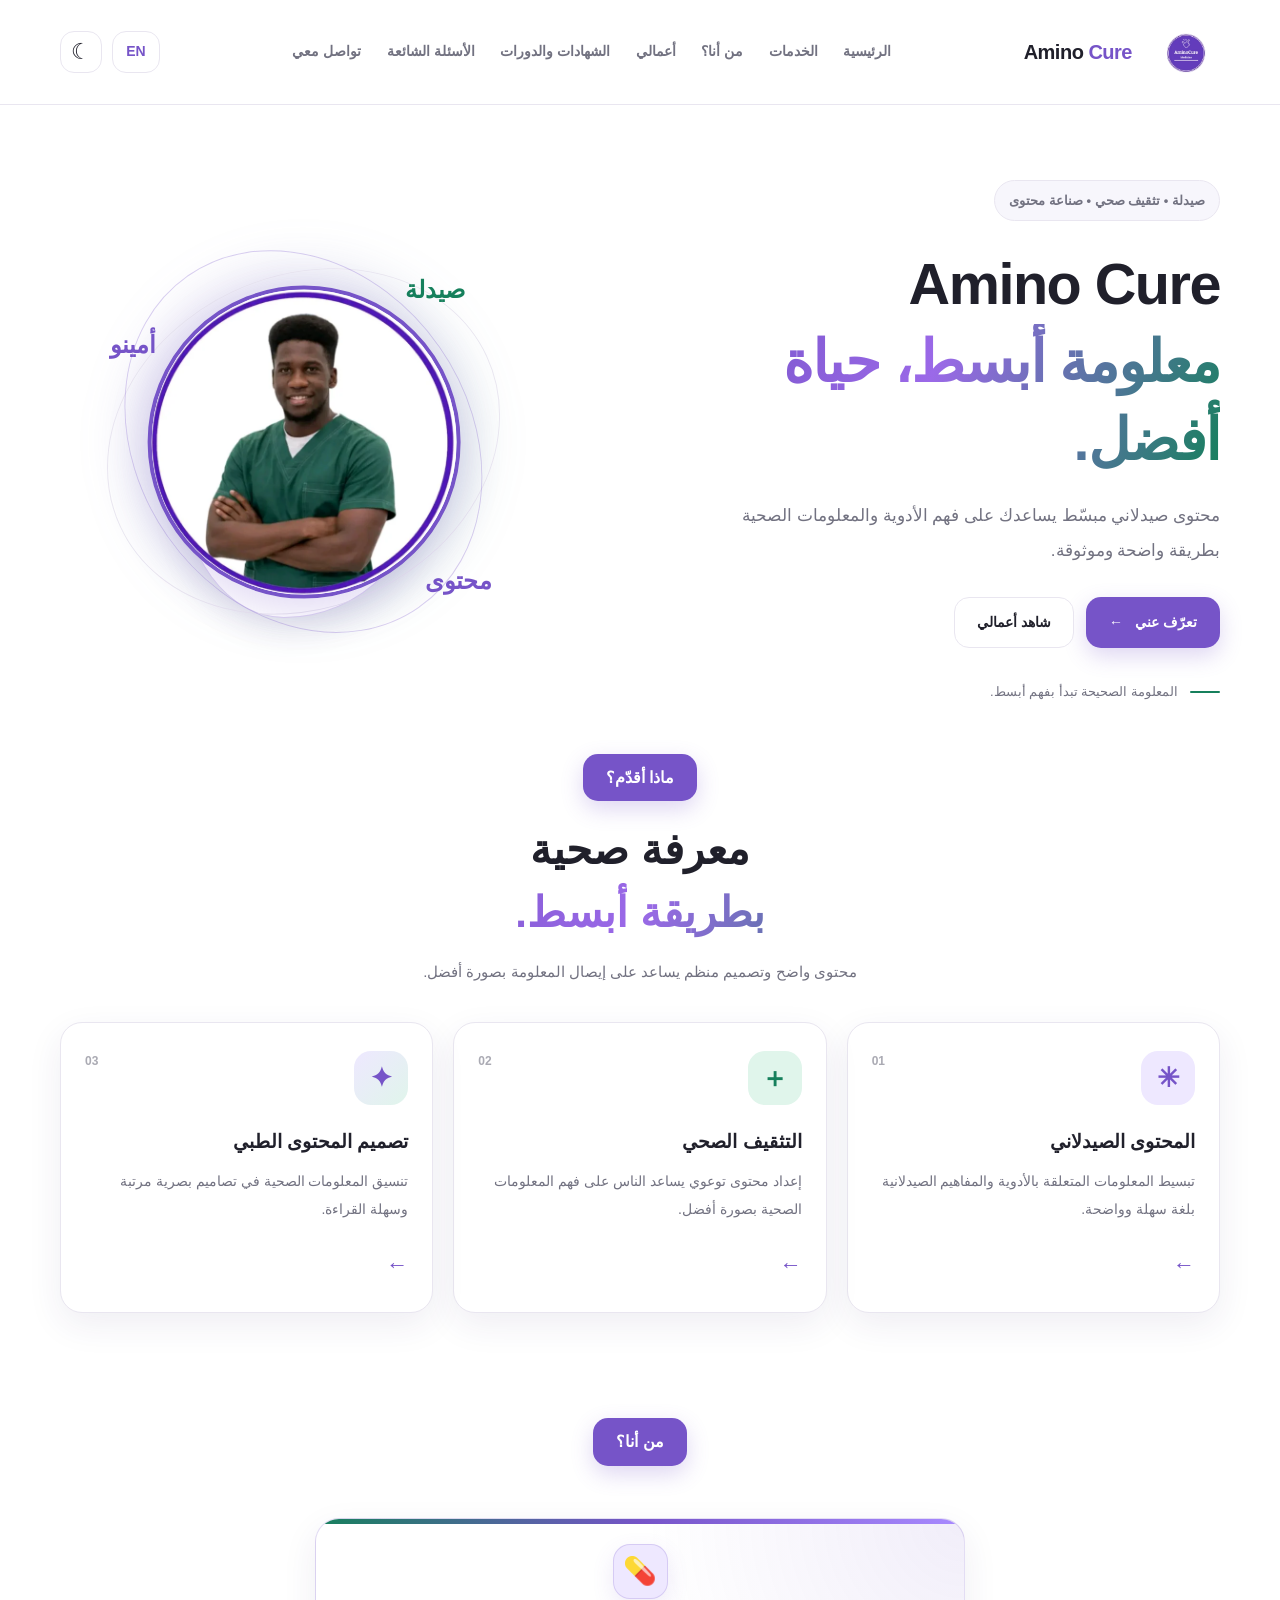
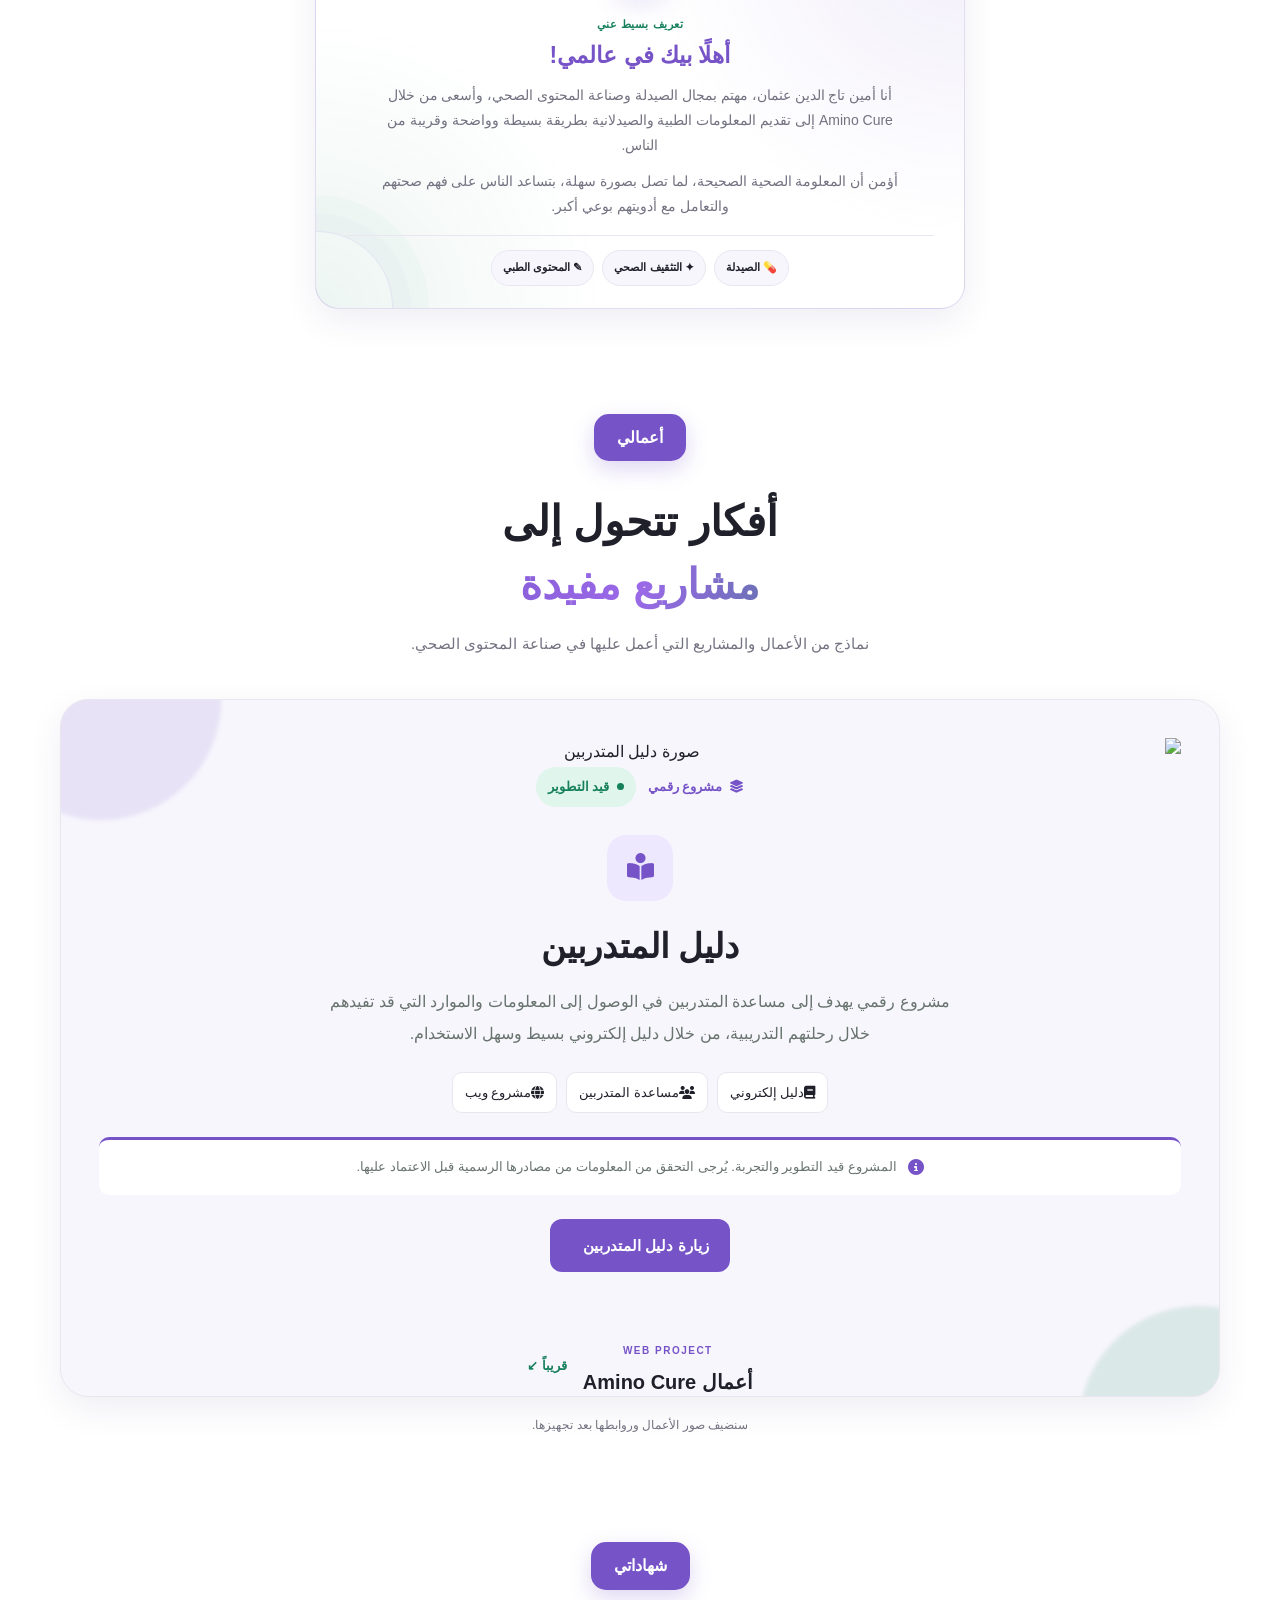
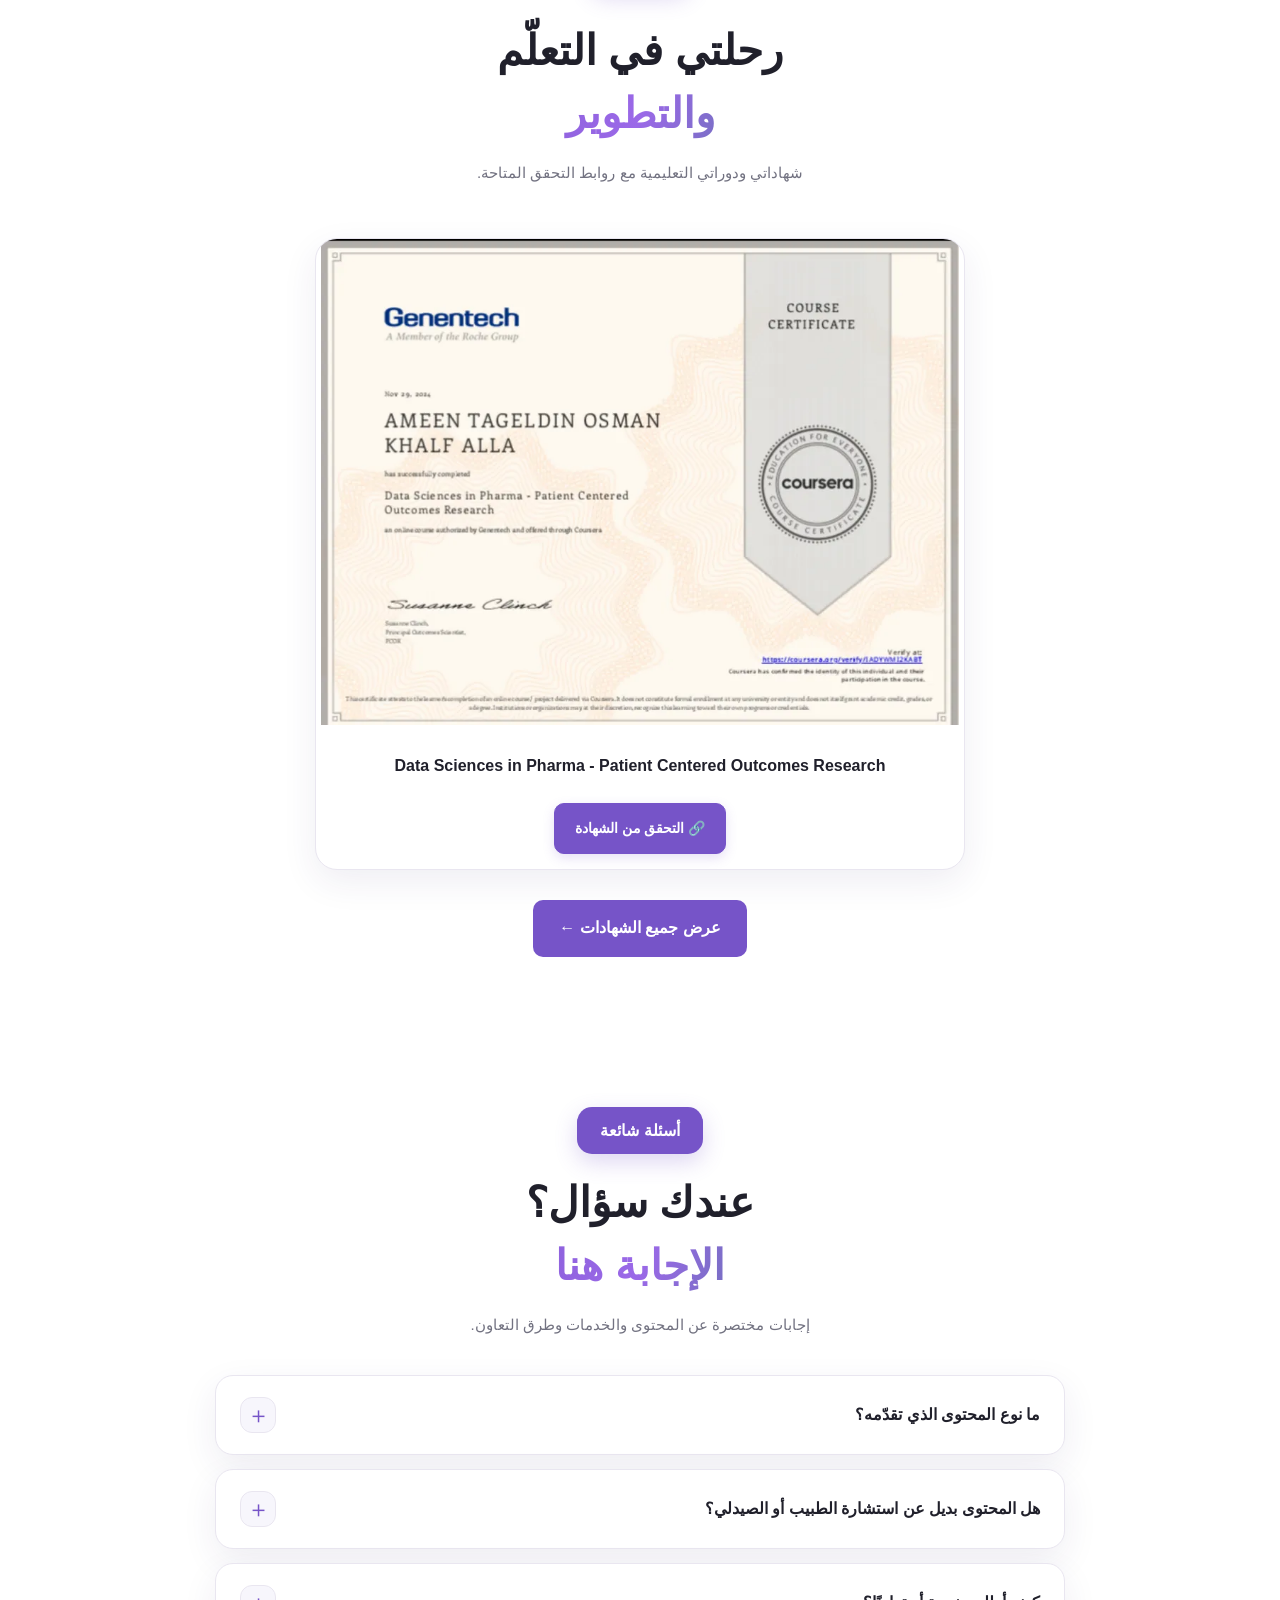
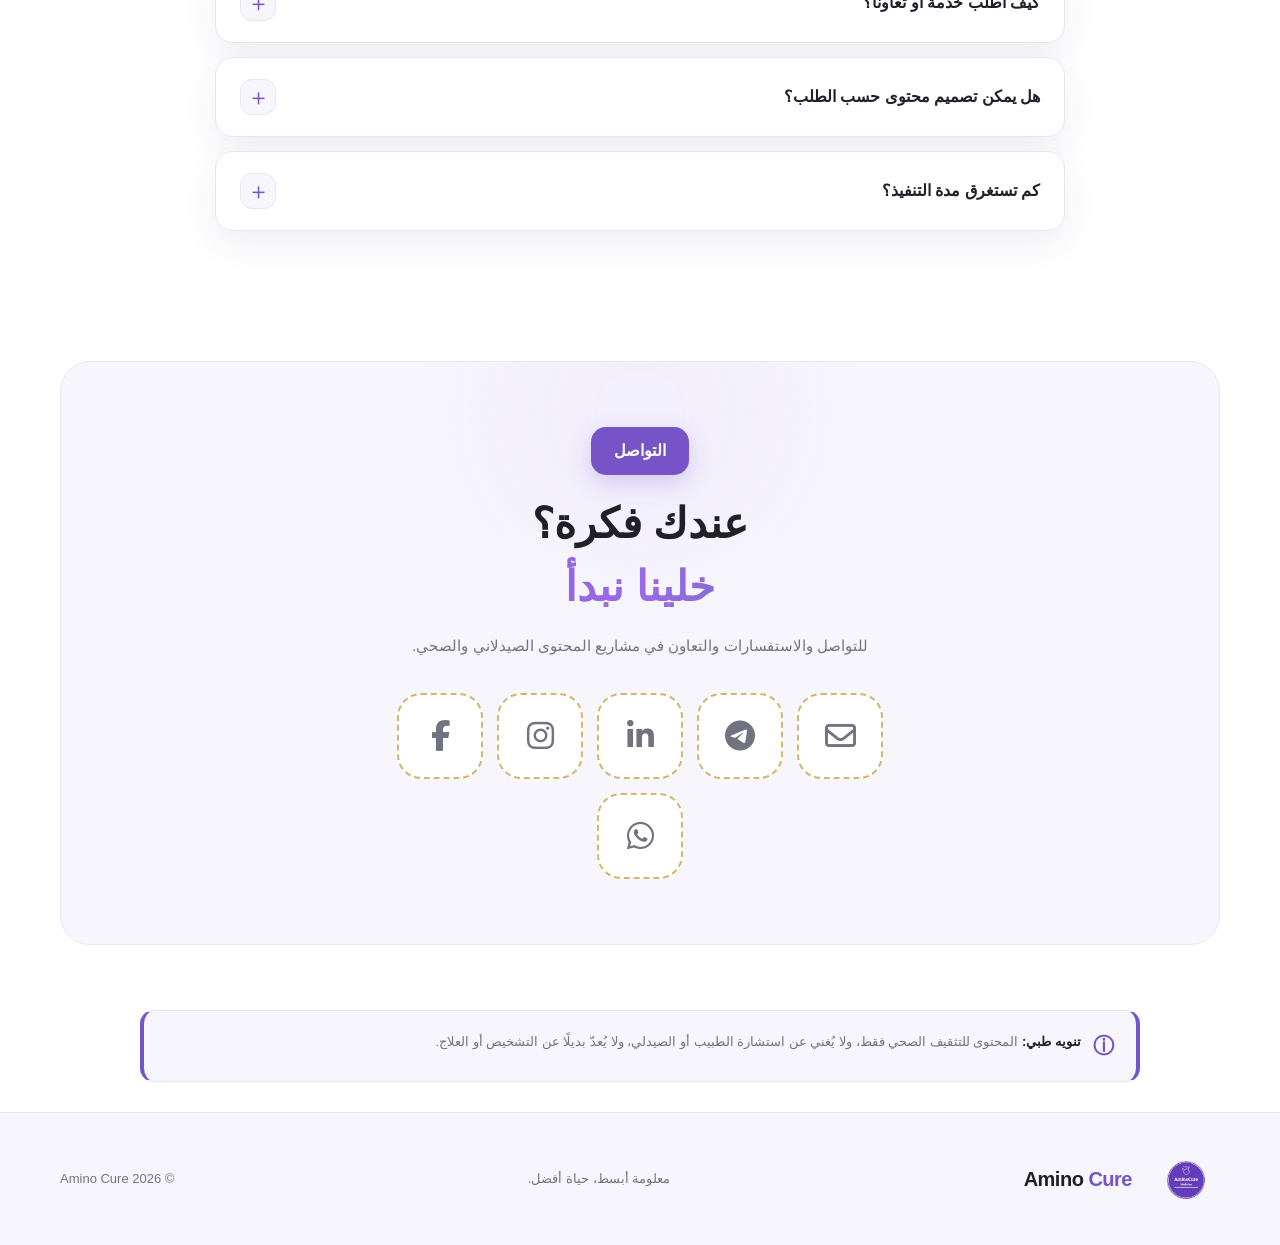
==== index.html @ ef3777fc "Add trainee project image to index.html Added an image element for the trainee project." ====
<!DOCTYPE html>
<html lang="ar" dir="rtl">
<head>
  <meta charset="UTF-8">
  <meta name="viewport" content="width=device-width, initial-scale=1.0">

  <meta name="theme-color" content="#7654c8">
  <meta name="description" content="Amino Cure | أمين تاج الدين عثمان. محتوى صيدلاني وتثقيف صحي مبسط، ومعلومات دوائية وتصميم محتوى طبي.">

  <title>Amino Cure | أمين تاج الدين عثمان</title>

  <link rel="canonical" href="https://aminocure1.github.io/AminoCure/">
  <link rel="icon" type="image/png" href="favicon1.png">
  <link rel="apple-touch-icon" href="favicon1.png">

  <!-- Open Graph -->
  <meta property="og:type" content="website">
  <meta property="og:site_name" content="Amino Cure">
  <meta property="og:title" content="Amino Cure | أمين تاج الدين عثمان">
  <meta property="og:description" content="محتوى صيدلاني وتثقيف صحي مبسط وتصميم محتوى طبي.">
  <meta property="og:url" content="https://aminocure1.github.io/AminoCure/">
  <meta property="og:image" content="https://aminocure1.github.io/AminoCure/logo.png">

  <!-- تحميل مسبق لصورة البروفايل حتى تظهر مباشرة -->
  <link rel="preload" as="image" href="profile.webp" type="image/webp" fetchpriority="high">

  <link rel="stylesheet" href="style.css">

  <!-- Font Awesome -->
  <link
    rel="stylesheet"
    href="https://cdnjs.cloudflare.com/ajax/libs/font-awesome/6.7.2/css/all.min.css">

  <!-- Structured Data -->
  <script type="application/ld+json">
  {
    "@context": "https://schema.org",
    "@graph": [
      {
        "@type": "WebSite",
        "@id": "https://aminocure1.github.io/AminoCure/#website",
        "url": "https://aminocure1.github.io/AminoCure/",
        "name": "Amino Cure",
        "alternateName": "Amino Cure | أمين تاج الدين عثمان",
        "description": "محتوى صيدلاني وتثقيف صحي مبسط وتصميم محتوى طبي.",
        "inLanguage": "ar",
        "publisher": {
          "@id": "https://aminocure1.github.io/AminoCure/#person"
        }
      },
      {
        "@type": "Person",
        "@id": "https://aminocure1.github.io/AminoCure/#person",
        "name": "أمين تاج الدين عثمان",
        "alternateName": "Amin Taj Al-Din Othman",
        "url": "https://aminocure1.github.io/AminoCure/",
        "image": "https://aminocure1.github.io/AminoCure/profile.png",
        "description": "مهتم بمجال الصيدلة وصناعة المحتوى الصيدلاني والتثقيف الصحي وتصميم المحتوى الطبي.",
        "brand": {
          "@type": "Brand",
          "name": "Amino Cure"
        },
        "sameAs": [
          "https://www.linkedin.com/in/ameentageldin",
          "https://www.instagram.com/amin.8os/",
          "https://www.facebook.com/profile.php?id=61567925348751",
          "https://t.me/Amlodipeine"
        ]
      }
    ]
  }
  </script>
</head>

<body>

  <!-- شريط التنقل -->
  <header class="header" id="top">

    <a href="#home" class="logo">
      <picture>
        <source srcset="logo.webp" type="image/webp">
        <img src="logo.png" alt="Amino Cure" class="logo-image" width="76" height="76" decoding="async">
      </picture>
      <span>Amino <b>Cure</b></span>
    </a>

    <nav class="nav" id="nav">
      <a href="#home">الرئيسية</a>
      <a href="#services">الخدمات</a>
      <a href="#about">من أنا؟</a>
      <a href="#work">أعمالي</a>
      <a href="#certificates">الشهادات والدورات</a>
      <a href="#faq">الأسئلة الشائعة</a>
      <a href="#contact">تواصل معي</a>
    </nav>

    <div class="header-actions">

      <button
        class="language-toggle"
        id="languageToggle"
        type="button"
        aria-label="Switch language"
        title="Switch language">
        EN
      </button>

      <button
        class="theme-toggle"
        id="themeToggle"
        type="button"
        aria-label="تبديل الوضع اللوني"
        title="تبديل الوضع اللوني">☾</button>

      <button
        class="menu-toggle"
        id="menuToggle"
        type="button"
        aria-label="فتح القائمة"
        aria-expanded="false">☰</button>

    </div>
  </header>

  <main>

    <!-- الواجهة الرئيسية -->
    <section class="hero section" id="home">

      <div class="hero-content">

        <span class="eyebrow">
          <span class="status-dot"></span>
          صيدلة • تثقيف صحي • صناعة محتوى
        </span>

        <h1>
          Amino Cure
          <span class="gradient-text">معلومة أبسط، حياة أفضل.</span>
        </h1>

        <p class="hero-description">
          محتوى صيدلاني مبسّط يساعدك على فهم الأدوية
          والمعلومات الصحية بطريقة واضحة وموثوقة.
        </p>

        <div class="hero-actions">

          <a href="#about" class="btn btn-primary">
            نبذة عني <span>←</span>
          </a>

          <a href="#work" class="btn btn-secondary">
            شاهد أعمالي
          </a>

        </div>

        <div class="hero-note">
          <span class="note-line"></span>
          <span>المعلومة الصحيحة تبدأ بفهم أبسط.</span>
        </div>

      </div>

      <!-- الصورة والعناصر البصرية -->
      <div class="hero-visual">

        <picture>
          <source srcset="profile.webp" type="image/webp">
          <img
            src="profile.png"
            alt="صورة صاحب Amino Cure"
            class="profile-image"
            width="640"
            height="640"
            loading="eager"
            fetchpriority="high"
            decoding="async">
        </picture>

        <div class="visual-orbit orbit-one"></div>
        <div class="visual-orbit orbit-two"></div>
        <div class="visual-glow"></div>

        <div class="hero-symbol">
          <span class="symbol-plus">+</span>
          <span class="symbol-name">Amino</span>
          <span class="symbol-name symbol-cure">Cure</span>
          <span class="symbol-caption">HEALTH • KNOWLEDGE</span>
        </div>

        <span class="float-item float-one">صيدلة</span>
        <span class="float-item float-two">محتوى</span>
        <span class="float-item float-three">أمينو</span>

      </div>

    </section>

    <!-- الخدمات -->
    <section class="section content-section reveal" id="services">

      <div class="section-heading reveal">
        <span class="section-tag">ماذا أقدّم؟</span>

        <h2>
          معرفة صحية
          <span class="gradient-text">بطريقة أبسط</span>
        </h2>

        <p>
          محتوى واضح وتصميم منظم يساعد على إيصال المعلومة بصورة أفضل.
        </p>
      </div>

      <div class="services-grid">

        <article class="service-card reveal">
          <div class="card-icon icon-purple">✳</div>
          <span class="card-number">01</span>
          <h3>المحتوى الصيدلاني</h3>
          <p>
            تبسيط المعلومات المتعلقة بالأدوية والمفاهيم الصيدلانية
            بلغة سهلة وواضحة.
          </p>
          <span class="card-arrow">←</span>
        </article>

        <article class="service-card reveal">
          <div class="card-icon icon-green">＋</div>
          <span class="card-number">02</span>
          <h3>التثقيف الصحي</h3>
          <p>
            إعداد محتوى توعوي يساعد الناس على فهم المعلومات الصحية
            بصورة أفضل.
          </p>
          <span class="card-arrow">←</span>
        </article>

        <article class="service-card reveal">
          <div class="card-icon icon-mixed">✦</div>
          <span class="card-number">03</span>
          <h3>تصميم المحتوى الطبي</h3>
          <p>
            تنسيق المعلومات الصحية في تصاميم بصرية مرتبة
            وسهلة القراءة.
          </p>
          <span class="card-arrow">←</span>
        </article>

      </div>
    </section>

    <!-- من أنا -->
    <section class="section content-section reveal" id="about">

  <div class="section-heading">
    <span class="section-tag">من أنا؟</span>
  </div>

  <div class="about-content reveal">

    <div class="about-card-icon" aria-hidden="true">
      💊
    </div>

    <span class="about-card-label">تعريف بسيط عني</span>

    <h3 class="about-card-title">
      أهلًا بيك في عالمي!
    </h3>

    <div class="about-text">
      <p>
        أنا أمين تاج الدين عثمان، مهتم بمجال الصيدلة وصناعة
        المحتوى الصحي، وأسعى من خلال Amino Cure إلى تقديم
        المعلومات الطبية والصيدلانية بطريقة بسيطة وواضحة
        وقريبة من الناس.
      </p>

      <p>
        أؤمن أن المعلومة الصحية الصحيحة، لما تصل بصورة سهلة،
        بتساعد الناس على فهم صحتهم والتعامل مع أدويتهم بوعي أكبر.
      </p>
    </div>

    <div class="about-tags">
      <span>💊 الصيدلة</span>
      <span>✦ التثقيف الصحي</span>
      <span>✎ المحتوى الطبي</span>
    </div>

  </div>
</section>

    <!-- الأعمال -->
    
    <!-- الأعمال والمشاريع -->
    <section class="section content-section reveal" id="work">

      <div class="section-heading reveal">
        <span class="section-tag">أعمالي ومشاريعي</span>

        <h2>
          أفكار تتحول إلى
          <span class="gradient-text">مشاريع مفيدة</span>
        </h2>

        <p>
          نماذج من الأعمال والمشاريع التي أعمل عليها
          في صناعة المحتوى الصحي وتطوير المبادرات الرقمية.
        </p>
      </div>

      <article class="work-panel trainee-project reveal">

        <div class="work-decoration decoration-one"></div>
        <div class="work-decoration decoration-two"></div>

        <div class="project-content">
<img
  src="about.png"
  alt="صورة دليل المتدربين"
  class="trainee-project-image"
>
          <div class="project-topline">

            <span class="project-category">
              <i class="fa-solid fa-layer-group" aria-hidden="true"></i>
              مشروع رقمي
            </span>

            <span class="project-status">
              <span class="project-status-dot"></span>
              قيد التطوير
            </span>

          </div>

          <div class="project-icon" aria-hidden="true">
            <i class="fa-solid fa-book-open-reader"></i>
          </div>

          <h3 class="project-title">
            دليل المتدربين
          </h3>

          <p class="project-description">
            مشروع رقمي يهدف إلى مساعدة المتدربين في الوصول
            إلى المعلومات والموارد التي قد تفيدهم خلال رحلتهم
            التدريبية، من خلال دليل إلكتروني بسيط وسهل الاستخدام.
          </p>

          <div class="project-tags">

            <span>
              <i class="fa-solid fa-book" aria-hidden="true"></i>
              دليل إلكتروني
            </span>

            <span>
              <i class="fa-solid fa-users" aria-hidden="true"></i>
              مساعدة المتدربين
            </span>

            <span>
              <i class="fa-solid fa-globe" aria-hidden="true"></i>
              مشروع ويب
            </span>

          </div>

          <div class="project-notice">

            <i
              class="fa-solid fa-circle-info"
              aria-hidden="true"></i>

            <p>
              المشروع قيد التطوير والتجربة. يُرجى التحقق من
              المعلومات من مصادرها الرسمية قبل الاعتماد عليها.
            </p>

          </div>

          <a
            href="https://aminocure1.github.io/AminoCure-Trainee-Guide/"
            class="project-button"
            target="_blank"
            rel="noopener noreferrer">

            <span>زيارة دليل المتدربين</span>

            <i
              class="fa-solid fa-arrow-up-left-from-circle"
              aria-hidden="true"></i>

          </a>

        </div>

        <div class="work-footer project-footer">

          <div>
            <span class="work-label">WEB PROJECT</span>
            <h3>دليل المتدربين</h3>
          </div>

          <span
            class="work-count"
            aria-label="حالة المشروع: قيد التطوير">
            قيد التطوير ↙
          </span>

        </div>

      </article>

      <p class="section-footnote reveal">
        ستُضاف المزيد من الأعمال والمشاريع عند تجهيزها.
      </p>

    </section>

    <!-- الشهادات والدورات -->
    <section class="section content-section reveal" id="certificates">

      <div class="section-heading reveal">
        <span class="section-tag">شهاداتي</span>
        <h2>رحلتي في التعلّم <span class="gradient-text">والتطوير</span></h2>
        <p>شهاداتي ودوراتي التعليمية مع روابط التحقق المتاحة.</p>
      </div>

      <div class="certificates-container">

        <!-- الشهادة الأولى -->
        <div class="certificates-grid certificates-featured-grid">

          <article class="certificate-card">

            <a
              href="certificate12.png"
              target="_blank"
              rel="noopener noreferrer"
              aria-label="عرض شهادة Data Sciences in Pharma">
              <picture>
                <source srcset="certificate12.webp" type="image/webp">
                <img
                  src="certificate12.png"
                  alt="Data Sciences in Pharma - Patient Centered Outcomes Research"
                  class="certificate-image"
                  width="900"
                  height="685"
                  loading="eager"
                  decoding="async">
              </picture>
            </a>

            <div class="certificate-content">
              <h3>Data Sciences in Pharma - Patient Centered Outcomes Research</h3>

              <a
                href="https://www.coursera.org/account/accomplishments/verify/IADYWMI2KABT"
                target="_blank"
                rel="noopener noreferrer"
                class="certificate-button">
                🔗 التحقق من الشهادة
              </a>
            </div>

          </article>

        </div>

        <!-- زر جميع الشهادات -->
        <div style="text-align: center; margin: 30px 0;">
          <a
            href="./certificates.html"
            style="
              display: inline-block;
              padding: 14px 26px;
              background: #7654c8;
              color: #ffffff;
              text-decoration: none;
              border-radius: 10px;
              font-size: 16px;
              font-weight: bold;
              cursor: pointer;
            ">
            عرض جميع الشهادات ←
          </a>
        </div>

      </div>
    </section>

    <!-- الأسئلة الشائعة -->
    <section class="section content-section reveal" id="faq">

      <div class="section-heading reveal">
        <span class="section-tag">أسئلة شائعة</span>

        <h2>
          عندك سؤال؟
          <span class="gradient-text">الإجابة هنا</span>
        </h2>

        <p>
          إجابات مختصرة عن المحتوى والخدمات وطرق التعاون.
        </p>
      </div>

      <div class="faq">

        <details class="reveal">
          <summary>
            ما نوع المحتوى الذي تقدّمه؟
            <span class="faq-icon">＋</span>
          </summary>
          <p>
            أقدّم محتوى صيدلانيًا وتثقيفًا صحيًا مبسّطًا،
            إضافة إلى تصميم منشورات وصور تساعد على توصيل المعلومة بوضوح.
          </p>
        </details>

        <details class="reveal">
          <summary>
            هل المحتوى بديل عن استشارة الطبيب أو الصيدلي؟
            <span class="faq-icon">＋</span>
          </summary>
          <p>
            لا، المحتوى للتثقيف العام فقط، ولا يغني عن استشارة الطبيب
            أو الصيدلي، خاصة عند اختيار دواء أو تعديل جرعته.
          </p>
        </details>

        <details class="reveal">
          <summary>
            كيف أطلب خدمة أو تعاونًا؟
            <span class="faq-icon">＋</span>
          </summary>
          <p>
            يمكنك التواصل معي عبر وسائل التواصل الموجودة في قسم
            «تواصل معي»، مع توضيح نوع الخدمة أو فكرة التعاون.
          </p>
        </details>

        <details class="reveal">
          <summary>
            هل يمكن تصميم محتوى حسب الطلب؟
            <span class="faq-icon">＋</span>
          </summary>
          <p>
            نعم، يمكن مناقشة فكرة المحتوى والهدف منه وتحديد
            التفاصيل المناسبة قبل بدء العمل.
          </p>
        </details>

        <details class="reveal">
          <summary>
            كم تستغرق مدة التنفيذ؟
            <span class="faq-icon">＋</span>
          </summary>
          <p>
            تختلف المدة حسب نوع العمل وحجمه، ويتم الاتفاق على
            موعد التسليم بعد تحديد التفاصيل.
          </p>
        </details>

      </div>
    </section>

    <!-- التواصل -->
    <section class="section content-section reveal" id="contact">

      <div class="contact-panel reveal">

        <div class="contact-decoration"></div>

        <span class="section-tag">التواصل</span>

        <h2>
          عندك فكرة؟
          <span class="gradient-text">خلينا نبدأ</span>
        </h2>

        <p>
          للتواصل والاستفسارات والتعاون في مشاريع
          المحتوى الصيدلاني والصحي.
        </p>

        <!-- أيقونات التواصل الاجتماعي -->
        <div class="social-links">

          <a
            href="mailto:Ameentageldin56@gmail.com"
            class="social-link"
            aria-label="البريد الإلكتروني"
            title="البريد الإلكتروني">
            <i class="fa-regular fa-envelope"></i>
          </a>

          <a
            href="https://t.me/Amlodipeine"
            class="social-link"
            aria-label="تلغرام"
            title="تلغرام"
            target="_blank"
            rel="noopener noreferrer">
            <i class="fa-brands fa-telegram"></i>
          </a>

          <a
            href="https://www.linkedin.com/in/ameentageldin?utm_source=share_via&utm_content=profile&utm_medium=member_android"
            class="social-link"
            aria-label="لينكدإن"
            title="لينكدإن"
            target="_blank"
            rel="noopener noreferrer">
            <i class="fa-brands fa-linkedin-in"></i>
          </a>

          <a
            href="https://www.instagram.com/amin.8os/"
            class="social-link"
            aria-label="إنستغرام"
            title="إنستغرام"
            target="_blank"
            rel="noopener noreferrer">
            <i class="fa-brands fa-instagram"></i>
          </a>

          <a
            href="https://www.facebook.com/profile.php?id=61567925348751"
            class="social-link"
            aria-label="فيسبوك"
            title="فيسبوك"
            target="_blank"
            rel="noopener noreferrer">
            <i class="fa-brands fa-facebook-f"></i>
          </a>

          <a
            href="https://wa.me/201130389749"
            class="social-link"
            aria-label="واتساب"
            title="واتساب"
            target="_blank"
            rel="noopener noreferrer">
            <i class="fa-brands fa-whatsapp"></i>
          </a>

        </div>

      </div>
    </section>

  </main>

  <!-- التنويه الطبي -->
  <section class="medical-disclaimer" aria-label="التنويه الطبي">
    <span class="disclaimer-icon" aria-hidden="true">ⓘ</span>
    <p>
      <strong>تنويه طبي:</strong>
      المحتوى للتثقيف الصحي فقط، ولا يُغني عن استشارة الطبيب أو الصيدلي،
      ولا يُعدّ بديلًا عن التشخيص أو العلاج.
    </p>
  </section>

  <!-- تذييل الموقع -->
  <footer class="footer">

    <a href="#top" class="logo">
      <picture>
        <source srcset="logo.webp" type="image/webp">
        <img src="logo.png" alt="Amino Cure" class="logo-image" width="76" height="76" decoding="async">
      </picture>
      <span>Amino <b>Cure</b></span>
    </a>

    <p>معلومة أبسط، حياة أفضل.</p>

    <p class="copyright">
      © <span id="year">2026</span> Amino Cure
    </p>

  </footer>

  <!-- زر الرجوع للأعلى -->
  <button
    class="back-to-top"
    id="backToTop"
    type="button"
    aria-label="الرجوع إلى أعلى الصفحة"
    title="الرجوع للأعلى">
    ↑
  </button>

  <script src="script.js"></script>

  <!-- توسيط بطاقة الشهادة في الصفحة الرئيسية فقط -->
  <style>
    #certificates .certificates-featured-grid {
      display: grid;
      grid-template-columns: minmax(0, 650px);
      justify-content: center;
      width: 100%;
      margin-inline: auto;
    }

    #certificates .certificates-featured-grid .certificate-card {
      width: 100%;
      min-width: 0;
    }

    @media (max-width: 600px) {
      #certificates .certificates-featured-grid {
        grid-template-columns: minmax(0, 1fr);
      }
    }
  </style>

</body>
  </html>
---- style.css ----
/* ========================================
   AMINO CURE — DESIGN SYSTEM
   Responsive • RTL • Light & Dark Mode
======================================== */

/* 1. الألوان والإعدادات الأساسية */

:root {
  color-scheme: light;

  --purple: #7654c8;
  --purple-dark: #5d3db0;
  --purple-light: #eee8ff;

  --green: #16805c;
  --green-light: #e0f5eb;

  --bg: #ffffff;
  --bg-soft: #f7f6fc;
  --surface: #ffffff;

  --text: #20202b;
  --text-muted: #727281;

  --border: #e9e6f0;
  --shadow: 0 12px 35px rgba(57, 39, 100, 0.08);
  --shadow-hover: 0 20px 45px rgba(83, 53, 155, 0.15);

  --header-bg: rgba(255, 255, 255, 0.88);

  --radius: 22px;
  --container: 1160px;

  --transition: 250ms ease;
}

/* 2. الوضع الداكن */

body.dark {
  color-scheme: dark;

  --purple: #a88aff;
  --purple-dark: #8b68e8;
  --purple-light: #30254a;

  --green: #55d6a1;
  --green-light: #193b30;

  --bg: #111116;
  --bg-soft: #191920;
  --surface: #202027;

  --text: #f3f1f8;
  --text-muted: #b2afc0;

  --border: #33313e;
  --shadow: 0 12px 35px rgba(0, 0, 0, 0.2);
  --shadow-hover: 0 20px 45px rgba(0, 0, 0, 0.35);

  --header-bg: rgba(17, 17, 22, 0.88);
}

/* 3. إعادة ضبط العناصر */

* {
  box-sizing: border-box;
}

html {
  scroll-behavior: smooth;
  scroll-padding-top: 100px;
}

body {
  margin: 0;
  min-width: 0;
  width: 100%;
  overflow-x: clip;

  font-family: Tahoma, Arial, sans-serif;
  font-size: 16px;
  line-height: 1.8;

  background: var(--bg);
  color: var(--text);

  transition:
    background-color var(--transition),
    color var(--transition);
}

body,
button,
a {
  -webkit-tap-highlight-color: transparent;
}

button,
input,
textarea {
  font: inherit;
}

button,
a {
  touch-action: manipulation;
}

button {
  color: inherit;
}

a {
  color: inherit;
  text-decoration: none;
}

img,
video,
svg {
  display: block;
  max-width: 100%;
}

button:focus-visible,
a:focus-visible {
  outline: 3px solid var(--purple);
  outline-offset: 4px;
}

::selection {
  background: var(--purple);
  color: #ffffff;
}

/* 4. الحاويات العامة */

.section {
  width: min(
    calc(100% - 48px),
    var(--container)
  );

  margin-inline: auto;
}

main {
  width: 100%;
  min-width: 0;
}

h1,
h2,
h3,
p {
  overflow-wrap: anywhere;
}

h1,
h2,
h3 {
  line-height: 1.35;
}

p {
  margin-top: 0;
}

/* 5. شريط التنقل */

.header {
  position: sticky;
  top: 0;
  z-index: 1000;

  display: flex;
  align-items: center;
  justify-content: space-between;
  gap: 24px;

  width: 100%;
  padding: 14px max(24px, calc((100% - 1160px) / 2));

  background: var(--header-bg);
  border-bottom: 1px solid var(--border);

  -webkit-backdrop-filter: blur(16px);
  backdrop-filter: blur(16px);

  transition:
    background-color var(--transition),
    border-color var(--transition);
}

.logo {
  display: inline-flex;
  align-items: center;
  gap: 10px;

  flex-shrink: 0;

  font-size: 20px;
  font-weight: 800;
  letter-spacing: -0.5px;
}

.logo b {
  color: var(--purple);
}

.logo-icon {
  display: grid;
  place-items: center;

  width: 42px;
  height: 42px;

  border-radius: 14px;
  background: var(--purple);
  color: #ffffff;

  font-size: 17px;
  font-weight: 900;

  box-shadow: 0 6px 18px rgba(118, 84, 200, 0.25);
}

.nav {
  display: flex;
  align-items: center;
  justify-content: center;
  gap: clamp(12px, 2vw, 28px);
}

.nav a {
  position: relative;
  padding: 8px 0;

  color: var(--text-muted);
  font-size: 14px;
  font-weight: 700;

  transition: color var(--transition);
}

.nav a::after {
  content: "";
  position: absolute;
  bottom: 0;
  right: 0;

  width: 0;
  height: 2px;
  border-radius: 10px;

  background: var(--purple);

  transition: width var(--transition);
}

.nav a:hover {
  color: var(--purple);
}

.nav a:hover::after {
  width: 100%;
}

.header-actions {
  display: flex;
  align-items: center;
  gap: 10px;
}

.theme-toggle,
.menu-toggle {
  display: grid;
  place-items: center;

  width: 42px;
  height: 42px;
  padding: 0;

  border: 1px solid var(--border);
  border-radius: 14px;

  background: var(--surface);
  color: var(--text);

  cursor: pointer;

  transition:
    transform var(--transition),
    background-color var(--transition),
    border-color var(--transition);
}

.theme-toggle {
  font-size: 22px;
}

.menu-toggle {
  display: none;
  font-size: 22px;
}

.theme-toggle:hover,
.menu-toggle:hover {
  transform: translateY(-2px);
  border-color: var(--purple);
}

/* 6. الواجهة الرئيسية */

.hero {
  position: relative;

  display: grid;
  grid-template-columns: minmax(0, 1.1fr) minmax(0, 0.9fr);
  align-items: center;

  gap: clamp(28px, 6vw, 80px);

  min-height: 610px;
  padding-top: 75px;
  padding-bottom: 85px;
}

.hero-content {
  position: relative;
  z-index: 2;

  min-width: 0;

  animation: hero-enter 800ms ease both;
}

.eyebrow {
  display: inline-flex;
  align-items: center;
  flex-wrap: wrap;
  gap: 9px;

  max-width: 100%;
  padding: 8px 14px;

  border: 1px solid var(--border);
  border-radius: 50px;

  background: var(--bg-soft);
  color: var(--text-muted);

  font-size: 13px;
  font-weight: 700;
}

.status-dot {
  flex: 0 0 auto;

  width: 8px;
  height: 8px;

  border-radius: 50%;
  background: var(--green);

  box-shadow: 0 0 0 5px var(--green-light);
}

.hero h1 {
  margin: 25px 0 18px;

  font-size: clamp(34px, 4.5vw, 58px);
  font-weight: 900;
  letter-spacing: -1.5px;

  line-height: 1.35;
}

.gradient-text {
  display: block;

  max-width: 100%;

  background: linear-gradient(
    110deg,
    var(--purple) 10%,
    #9b69e8 50%,
    var(--green) 100%
  );

  -webkit-background-clip: text;
  background-clip: text;
  color: transparent;
}

.hero-description {
  max-width: 510px;
  margin-bottom: 28px;

  color: var(--text-muted);
  font-size: clamp(15px, 1.5vw, 17px);
  line-height: 2.1;
}

.hero-actions {
  display: flex;
  flex-wrap: wrap;
  align-items: center;
  gap: 12px;
}

.btn {
  display: inline-flex;
  align-items: center;
  justify-content: center;
  gap: 12px;

  min-height: 50px;
  max-width: 100%;
  padding: 12px 22px;

  border: 1px solid transparent;
  border-radius: 15px;

  font-size: 14px;
  font-weight: 800;
  text-align: center;

  cursor: pointer;

  transition:
    transform var(--transition),
    box-shadow var(--transition),
    background-color var(--transition),
    border-color var(--transition);
}

.btn-primary {
  background: var(--purple);
  color: #ffffff;

  box-shadow: 0 8px 22px rgba(118, 84, 200, 0.24);
}

body.dark .btn-primary {
  color: #17111f;
}

.btn-primary:hover {
  transform: translateY(-3px);
  box-shadow: 0 14px 28px rgba(118, 84, 200, 0.3);
}

.btn-secondary {
  border-color: var(--border);
  background: var(--surface);
  color: var(--text);
}

.btn-secondary:hover {
  transform: translateY(-3px);
  border-color: var(--purple);
  color: var(--purple);
}

.hero-note {
  display: flex;
  align-items: center;
  gap: 12px;

  margin-top: 32px;

  color: var(--text-muted);
  font-size: 13px;
}

.note-line {
  width: 30px;
  height: 2px;
  flex: 0 0 auto;

  border-radius: 10px;
  background: var(--green);
}

/* 7. المساحة البصرية المؤقتة */

.hero-visual {
  position: relative;

  display: grid;
  place-items: center;

  width: 100%;
  max-width: 460px;
  aspect-ratio: 1 / 1;

  justify-self: center;
  isolation: isolate;
}

.visual-glow {
  position: absolute;
  z-index: -1;

  width: 75%;
  height: 75%;

  border-radius: 50%;

  background: linear-gradient(
    135deg,
    rgba(118, 84, 200, 0.19),
    rgba(22, 128, 92, 0.15)
  );

  filter: blur(25px);

  animation: glow-breathe 6s ease-in-out infinite alternate;
}

.visual-orbit {
  position: absolute;

  width: 88%;
  height: 88%;

  border: 1px solid var(--border);
  border-radius: 50%;
}

.orbit-one {
  transform: rotate(-25deg) scaleY(0.82);
}

.orbit-two {
  transform: rotate(55deg) scaleY(0.82);
  border-color: rgba(118, 84, 200, 0.28);
}

.hero-symbol {
  display: flex;
  flex-direction: column;
  align-items: center;
  justify-content: center;

  width: min(64%, 245px);
  aspect-ratio: 1 / 1;

  border: 1px solid rgba(118, 84, 200, 0.25);
  border-radius: 34% 66% 58% 42% / 43% 40% 60% 57%;

  background: var(--surface);
  box-shadow: var(--shadow);

  animation: symbol-float 6s ease-in-out infinite;
}

.symbol-plus {
  display: grid;
  place-items: center;

  width: 58px;
  height: 58px;
  margin-bottom: 8px;

  border-radius: 19px;

  background: var(--purple);
  color: #ffffff;

  font-size: 38px;
  font-weight: 900;

  box-shadow: 0 10px 25px rgba(118, 84, 200, 0.25);
}

.symbol-name {
  color: var(--text);
  font-size: clamp(22px, 3vw, 30px);
  font-weight: 900;
  line-height: 1.2;
}

.symbol-cure {
  color: var(--green);
}

.symbol-caption {
  margin-top: 12px;

  color: var(--text-muted);
  font-size: 8px;
  font-weight: 800;
  letter-spacing: 2px;
}

.float-item {
  position: absolute;

  display: grid;
  place-items: center;

  width: 45px;
  height: 45px;

  border: 1px solid var(--border);
  border-radius: 15px;

  background: var(--surface);
  box-shadow: var(--shadow);

  font-size: 24px;
  font-weight: 900;
}

.float-one {
  top: 12%;
  right: 15%;

  color: var(--green);

  animation: float-one 5s ease-in-out infinite;
}

.float-two {
  bottom: 15%;
  right: 9%;

  color: var(--purple);

  animation: float-two 4.5s ease-in-out infinite;
}

.float-three {
  top: 24%;
  left: 8%;

  color: var(--purple);

  animation: float-three 5.5s ease-in-out infinite;
}

/* 8. التذييل */

.footer {
  display: flex;
  flex-wrap: wrap;
  align-items: center;
  justify-content: space-between;
  gap: 16px;

  width: 100%;
  padding: 28px max(24px, calc((100% - 1160px) / 2));

  border-top: 1px solid var(--border);
  background: var(--bg-soft);
}

.footer p {
  margin: 0;
  color: var(--text-muted);
  font-size: 13px;
}

.copyright {
  direction: rtl;
}

/* 9. الحركات */

@keyframes hero-enter {
  from {
    opacity: 0;
    transform: translateY(22px);
  }

  to {
    opacity: 1;
    transform: translateY(0);
  }
}

@keyframes symbol-float {
  0%, 100% {
    transform: translateY(0) rotate(-2deg);
  }

  50% {
    transform: translateY(-10px) rotate(2deg);
  }
}

@keyframes glow-breathe {
  from {
    opacity: 0.65;
    transform: scale(0.94);
  }

  to {
    opacity: 1;
    transform: scale(1.06);
  }
}

@keyframes float-one {
  0%, 100% {
    transform: translateY(0) rotate(0);
  }

  50% {
    transform: translateY(-12px) rotate(10deg);
  }
}

@keyframes float-two {
  0%, 100% {
    transform: translateY(0);
  }

  50% {
    transform: translateY(10px);
  }
}

@keyframes float-three {
  0%, 100% {
    transform: translateY(0) rotate(0);
  }

  50% {
    transform: translateY(-9px) rotate(-12deg);
  }
}

/* 10. الأجهزة المتوسطة */

@media (max-width: 950px) {
  .header {
    gap: 14px;
  }

  .nav {
    gap: 13px;
  }

  .nav a {
    font-size: 12px;
  }

  .logo {
    font-size: 18px;
  }

  .hero {
    gap: 25px;
    min-height: 540px;
  }

  .hero h1 {
    letter-spacing: -0.7px;
  }
}

/* 11. الهواتف والأجهزة الصغيرة */

@media (max-width: 700px) {
  html {
    scroll-padding-top: 85px;
  }

  .section {
    width: calc(100% - 36px);
  }

  .header {
    padding: 12px 18px;
    gap: 10px;
  }

  .logo {
    gap: 8px;
    font-size: 17px;
  }

  .logo-icon {
    width: 38px;
    height: 38px;
    border-radius: 12px;
  }

  .header-actions {
    gap: 8px;
  }

  .theme-toggle,
  .menu-toggle {
    width: 40px;
    height: 40px;
    border-radius: 12px;
  }

  .menu-toggle {
    display: grid;
  }

  .nav {
    position: absolute;
    top: calc(100% + 8px);
    right: 18px;
    left: 18px;

    display: flex;
    flex-direction: column;
    align-items: stretch;
    gap: 4px;

    max-height: calc(100dvh - 100px);
    overflow-y: auto;

    padding: 10px;

    border: 1px solid var(--border);
    border-radius: 18px;

    background: var(--surface);
    box-shadow: var(--shadow);

    visibility: hidden;
    opacity: 0;
    pointer-events: none;

    transform: translateY(-8px);

    transition:
      opacity var(--transition),
      transform var(--transition),
      visibility var(--transition);
  }

  .nav.open {
    visibility: visible;
    opacity: 1;
    pointer-events: auto;
    transform: translateY(0);
  }

  .nav a {
    padding: 11px 14px;
    border-radius: 10px;
    font-size: 14px;
  }

  .nav a:hover {
    background: var(--bg-soft);
  }

  .nav a::after {
    display: none;
  }

  .hero {
    grid-template-columns: minmax(0, 1fr);
    gap: 20px;

    min-height: auto;
    padding-top: 52px;
    padding-bottom: 55px;
  }

  .hero-content {
    text-align: center;
  }

  .eyebrow {
    justify-content: center;
    font-size: 11px;
  }

  .hero h1 {
    margin-top: 22px;
    font-size: clamp(32px, 8vw, 46px);
    letter-spacing: -0.8px;
  }

  .hero-description {
    margin-inline: auto;
    max-width: 500px;
    font-size: 15px;
    line-height: 2;
  }

  .hero-actions {
    justify-content: center;
  }

  .btn {
    min-height: 48px;
    padding: 11px 17px;
  }

  .hero-note {
    justify-content: center;
    flex-wrap: wrap;
    margin-top: 24px;
  }

  .hero-visual {
    width: min(100%, 340px);
    margin-inline: auto;
  }

  .footer {
    flex-direction: column;
    justify-content: center;
    text-align: center;
    padding: 28px 18px;
  }
}

/* 12. الهواتف الضيقة */

@media (max-width: 380px) {
  .section {
    width: calc(100% - 28px);
  }

  .header {
    padding-inline: 14px;
  }

  .logo {
    font-size: 15px;
    gap: 6px;
  }

  .logo-icon {
    width: 34px;
    height: 34px;
  }

  .header-actions {
    gap: 6px;
  }

  .theme-toggle,
  .menu-toggle {
    width: 36px;
    height: 36px;
  }

  .hero {
    padding-top: 38px;
  }

  .hero h1 {
    font-size: 31px;
  }

  .hero-actions {
    flex-direction: column;
    align-items: stretch;
  }

  .hero-actions .btn {
    width: 100%;
  }

  .hero-visual {
    width: min(100%, 290px);
  }

  .float-item {
    width: 38px;
    height: 38px;
  }
}

/* 13. تقليل الحركة لمن يفضّل ذلك */

@media (prefers-reduced-motion: reduce) {
  *,
  *::before,
  *::after {
    scroll-behavior: auto !important;
    animation-duration: 0.01ms !important;
    animation-iteration-count: 1 !important;
    transition-duration: 0.01ms !important;
  }
}

/* ========================================
   CONTENT SECTIONS
======================================== */

.content-section {
  padding-top: 85px;
  padding-bottom: 85px;
}

.section-heading {
  max-width: 700px;
  margin: 0 auto 42px;
  text-align: center;
}

.section-tag {
  display: inline-block;
  padding: 6px 13px;

  border: 1px solid var(--border);
  border-radius: 30px;

  background: var(--bg-soft);
  color: var(--purple);

  font-size: 12px;
  font-weight: 800;
}

.section-heading h2,
.contact-panel h2 {
  margin: 17px 0 13px;
  font-size: clamp(27px, 4vw, 42px);
  font-weight: 900;
  overflow-wrap: anywhere;
}

.section-heading p,
.contact-panel > p {
  max-width: 580px;
  margin: 0 auto;

  color: var(--text-muted);
  font-size: 15px;
  line-height: 2;
}

/* بطاقات الخدمات */

.services-grid {
  display: grid;
  grid-template-columns: repeat(3, minmax(0, 1fr));
  gap: 20px;
}

.service-card {
  position: relative;
  min-width: 0;
  padding: 28px 24px;

  overflow: hidden;

  border: 1px solid var(--border);
  border-radius: var(--radius);

  background: var(--surface);
  box-shadow: var(--shadow);

  transition:
    transform 300ms ease,
    border-color 300ms ease,
    box-shadow 300ms ease,
    background-color 250ms ease;
}

.service-card::before {
  content: "";
  position: absolute;
  top: 0;
  right: 0;

  width: 100%;
  height: 3px;

  background: linear-gradient(
    90deg,
    var(--purple),
    var(--green)
  );

  transform: scaleX(0);
  transform-origin: right;

  transition: transform 300ms ease;
}

.service-card:hover {
  transform: translateY(-8px);
  border-color: var(--purple);
  box-shadow: var(--shadow-hover);
}

.service-card:hover::before {
  transform: scaleX(1);
}

.card-icon {
  display: grid;
  place-items: center;

  width: 54px;
  height: 54px;
  margin-bottom: 24px;

  border-radius: 17px;
  font-size: 27px;
  font-weight: 900;
}

.icon-purple {
  background: var(--purple-light);
  color: var(--purple);
}

.icon-green {
  background: var(--green-light);
  color: var(--green);
}

.icon-mixed {
  background: linear-gradient(
    135deg,
    var(--purple-light),
    var(--green-light)
  );
  color: var(--purple);
}

.card-number {
  position: absolute;
  top: 28px;
  left: 24px;

  color: var(--text-muted);
  opacity: 0.6;

  font-size: 12px;
  font-weight: 800;
  direction: ltr;
}

.service-card h3 {
  margin: 0 0 12px;
  font-size: 19px;
}

.service-card p {
  margin: 0;
  color: var(--text-muted);
  font-size: 14px;
  line-height: 2;
}

.card-arrow {
  display: inline-block;
  margin-top: 22px;

  color: var(--purple);
  font-size: 22px;

  transition: transform 250ms ease;
}

.service-card:hover .card-arrow {
  transform: translateX(-5px);
}

/* مساحة الأعمال */

.work-panel {
  position: relative;
  overflow: hidden;

  min-width: 0;
  padding: clamp(22px, 5vw, 45px);

  border: 1px solid var(--border);
  border-radius: 28px;

  background: var(--bg-soft);
  box-shadow: var(--shadow);
}

.work-decoration {
  position: absolute;
  pointer-events: none;

  width: 240px;
  height: 240px;

  border-radius: 50%;
  filter: blur(2px);
}

.decoration-one {
  top: -120px;
  left: -80px;

  background: rgba(118, 84, 200, 0.12);
}

.decoration-two {
  right: -100px;
  bottom: -150px;

  background: rgba(22, 128, 92, 0.12);
}

.work-placeholder {
  position: relative;
  z-index: 1;

  display: flex;
  flex-direction: column;
  align-items: center;
  justify-content: center;
  gap: 8px;

  min-height: 210px;
  padding: 25px 15px;

  border: 1px dashed var(--border);
  border-radius: 20px;

  background: var(--surface);
  text-align: center;
}

.work-placeholder-icon {
  display: grid;
  place-items: center;

  width: 58px;
  height: 58px;
  margin-bottom: 8px;

  border-radius: 19px;
  background: var(--purple-light);
  color: var(--purple);

  font-size: 30px;
}

.work-placeholder-title {
  font-size: 19px;
  font-weight: 900;
}

.work-placeholder-text {
  color: var(--text-muted);
  font-size: 13px;
}

.work-footer {
  position: relative;
  z-index: 1;

  display: flex;
  flex-wrap: wrap;
  align-items: center;
  justify-content: space-between;
  gap: 15px;

  padding-top: 25px;
}

.work-footer h3 {
  margin: 6px 0 0;
  font-size: 20px;
}

.work-label {
  color: var(--purple);
  font-size: 10px;
  font-weight: 900;
  letter-spacing: 1.5px;
  direction: ltr;
}

.work-count {
  color: var(--green);
  font-size: 13px;
  font-weight: 800;
}

.section-footnote {
  margin: 18px 0 0;
  color: var(--text-muted);
  font-size: 12px;
  text-align: center;
}

/* الشهادات */

.certificate-card {
  display: flex;
  align-items: center;
  gap: 22px;

  min-width: 0;
  padding: 28px;

  border: 1px solid var(--border);
  border-radius: var(--radius);

  background: var(--surface);
  box-shadow: var(--shadow);

  transition:
    transform 250ms ease,
    border-color 250ms ease;
}

.certificate-card:hover {
  transform: translateY(-4px);
  border-color: var(--purple);
}

.certificate-symbol {
  display: grid;
  place-items: center;

  flex: 0 0 65px;
  height: 65px;

  border-radius: 20px;
  background: var(--purple-light);
  color: var(--purple);

  font-size: 35px;
}

.certificate-content {
  flex: 1;
  min-width: 0;
}

.certificate-content h3 {
  margin: 7px 0;
  font-size: 20px;
}

.certificate-content p {
  margin: 0;
  color: var(--text-muted);
  font-size: 14px;
  line-height: 2;
}

.certificate-arrow {
  flex: 0 0 auto;
  color: var(--green);
  font-size: 25px;
}

/* التواصل */

.contact-panel {
  position: relative;
  isolation: isolate;
  overflow: hidden;

  padding: clamp(28px, 6vw, 65px) 24px;

  border: 1px solid var(--border);
  border-radius: 30px;

  background: var(--bg-soft);
  text-align: center;
}

.contact-decoration {
  position: absolute;
  z-index: -1;
  top: -100px;
  left: 50%;

  width: 300px;
  height: 300px;

  border-radius: 50%;
  background: var(--purple-light);
  opacity: 0.5;
  filter: blur(45px);

  transform: translateX(-50%);
  pointer-events: none;
}

.contact-panel > p {
  position: relative;
}

.contact-placeholder {
  display: flex;
  align-items: center;
  justify-content: center;
  flex-wrap: wrap;
  gap: 12px;

  width: fit-content;
  max-width: 100%;
  margin: 26px auto 0;
  padding: 13px 18px;

  border: 1px dashed var(--border);
  border-radius: 15px;

  background: var(--surface);
  color: var(--text-muted);
  font-size: 13px;
}

.contact-symbol {
  color: var(--green);
  font-size: 20px;
}

/* ظهور العناصر عند التمرير */

.reveal {
  opacity: 0;
  transform: translateY(22px);

  transition:
    opacity 650ms ease,
    transform 650ms ease;
}

.reveal.visible {
  opacity: 1;
  transform: translateY(0);
}

/* الأجهزة المتوسطة */

@media (max-width: 850px) {
  .services-grid {
    grid-template-columns: repeat(2, minmax(0, 1fr));
  }

  .service-card:last-child {
    grid-column: 1 / -1;
  }

  .content-section {
    padding-top: 65px;
    padding-bottom: 65px;
  }
}

/* الهواتف */

@media (max-width: 600px) {
  .content-section {
    padding-top: 48px;
    padding-bottom: 48px;
  }

  .section-heading {
    margin-bottom: 28px;
  }

  .section-heading h2,
  .contact-panel h2 {
    font-size: clamp(25px, 7vw, 33px);
  }

  .section-heading p,
  .contact-panel > p {
    font-size: 14px;
  }

  .services-grid {
    grid-template-columns: minmax(0, 1fr);
    gap: 14px;
  }

  .service-card,
  .service-card:last-child {
    grid-column: auto;
    padding: 24px 20px;
  }

  .service-card h3 {
    font-size: 18px;
  }

  .work-panel {
    padding: 18px;
    border-radius: 22px;
  }

  .work-placeholder {
    min-height: 180px;
  }

  .work-footer h3 {
    font-size: 17px;
  }

  .certificate-card {
    align-items: flex-start;
    gap: 14px;
    padding: 20px 16px;
  }

  .certificate-symbol {
    flex-basis: 45px;
    height: 45px;
    border-radius: 14px;
    font-size: 26px;
  }

  .certificate-content h3 {
    font-size: 17px;
  }

  .certificate-content p {
    font-size: 13px;
  }

  .certificate-arrow {
    font-size: 19px;
  }

  .contact-panel {
    padding: 35px 18px;
    border-radius: 23px;
  }

  .contact-placeholder {
    width: 100%;
  }
}

/* الشاشات الضيقة */

@media (max-width: 360px) {
  .section {
    width: calc(100% - 28px);
  }

  .service-card {
    padding: 21px 17px;
  }

  .certificate-card {
    flex-wrap: wrap;
  }

  .certificate-arrow {
    margin-inline-start: auto;
  }
}

/* احترام تفضيل تقليل الحركة */

@media (prefers-reduced-motion: reduce) {
  .reveal {
    opacity: 1;
    transform: none;
    transition: none;
  }

  .service-card,
  .certificate-card {
    transition: none;
  }
}


/* ========================================
   FINAL OVERRIDES — AMINO CURE
======================================== */

/* عناوين الأقسام الصغيرة */
.section-heading .section-tag,
.contact-panel > .section-tag {
  display: inline-block;
  padding: 8px 16px;
  font-size: 23px;
  font-weight: 800;
  line-height: 1.6;
}

/* العناوين الرئيسية للأقسام */
.section-heading h2,
.contact-panel h2 {
  font-size: clamp(30px, 4vw, 42px);
  line-height: 1.5;
  font-weight: 900;
}

/* اللوقو في الشريط العلوي والتذييل */
.header .logo-image,
.footer .logo-image {
  display: block;
  width: 76px !important;
  height: 76px !important;
  min-width: 76px;
  max-width: none;
  object-fit: contain;
  flex-shrink: 0;
}

/* تنسيق اسم Amino Cure بجانب اللوقو */
.header .logo,
.footer .logo {
  display: inline-flex;
  align-items: center;
  gap: 12px;
  flex-shrink: 0;
}

/* ارتفاع شريط التنقل */
.header {
  gap: 16px;
}

/* صورة البروفايل */
.hero-visual {
  position: relative;
  isolation: isolate;
}

.hero-visual .profile-image {
  position: absolute;
  z-index: 3;
  width: 68%;
  height: auto;
  aspect-ratio: 1 / 1;
  max-width: 320px;
  object-fit: cover;
  object-position: center top;
  border: 4px solid var(--purple);
  border-radius: 50%;
  top: 50%;
  left: 50%;
  transform: translate(-50%, -50%);
  box-shadow: 0 12px 40px rgba(118, 84, 200, 0.22);
}

/* تأثير ظهور الأقسام */
.reveal {
  transition:
    opacity 650ms ease,
    transform 650ms ease;
}

.reveal.visible {
  opacity: 1;
  transform: translateY(0);
}

/* تحسين الشاشات المتوسطة */
@media (max-width: 950px) {
  .header .logo-image {
    width: 64px !important;
    height: 64px !important;
    min-width: 64px;
  }

  .header .logo {
    gap: 8px;
    font-size: 17px;
  }
}

/* الهاتف */
@media (max-width: 700px) {
  .header {
    padding: 10px 14px;
    gap: 8px;
  }

  .header .logo-image {
    width: 58px !important;
    height: 58px !important;
    min-width: 58px;
  }

  .footer .logo-image {
    width: 50px !important;
    height: 50px !important;
    min-width: 50px;
  }

  .header .logo,
  .footer .logo {
    gap: 8px;
  }

  .header .logo {
    font-size: 16px;
  }

  .section-heading .section-tag,
  .contact-panel > .section-tag {
    font-size: 21px;
  }

  .section-heading h2,
  .contact-panel h2 {
    font-size: clamp(27px, 7vw, 34px);
  }

  .hero-visual .profile-image {
    width: 65%;
    max-width: 250px;
  }
}

/* الهواتف الصغيرة جدًا */
@media (max-width: 360px) {
  .header .logo-image {
    width: 48px !important;
    height: 48px !important;
    min-width: 48px;
  }

  .header .logo {
    font-size: 14px;
    gap: 6px;
  }

  .header {
    padding-inline: 10px;
  }
}

/* احترام إعداد تقليل الحركة */
@media (prefers-reduced-motion: reduce) {
  .reveal {
    transition: none;
  }
}
.logo-image {
  width: 100px !important;
  height: 100px !important;
  min-width: 100px !important;
  max-width: none !important;
  object-fit: contain;
  display: block;
}
.header a.logo img.logo-image,
.footer a.logo img.logo-image {
  display: block !important;
  width: 120px !important;
  height: 120px !important;
  min-width: 120px !important;
  max-width: none !important;
  flex: 0 0 120px !important;
  object-fit: contain !important;
}

/* ========================================
   FINAL FIX — AMINO CURE
   المسافات + قسم من أنا؟
======================================== */

/* تقليل المسافة بين البروفايل والخدمات */
.hero {
  padding-bottom: 30px !important;
}

#services {
  padding-top: 30px !important;
  margin-top: 0 !important;
}

/* تنسيق قسم من أنا */
#about {
  padding-top: 65px;
  padding-bottom: 65px;
  scroll-margin-top: 100px;
}

#about .section-heading {
  margin-bottom: 25px;
}

#about .about-content {
  max-width: 800px;
  margin-inline: auto;
  padding: 30px;
  border: 1px solid var(--border);
  border-radius: var(--radius);
  background: var(--surface);
  box-shadow: var(--shadow);
  text-align: right;
}

#about .about-content p {
  margin: 0 0 16px;
  color: var(--text-muted);
  font-size: 16px;
  line-height: 2.1;
}

#about .about-content p:last-child {
  margin-bottom: 0;
}

/* تحسين المسافات على الهاتف */
@media (max-width: 700px) {
  .hero {
    padding-bottom: 22px !important;
  }

  #services {
    padding-top: 25px !important;
  }

  #about {
    padding-top: 45px;
    padding-bottom: 45px;
    scroll-margin-top: 85px;
  }

  #about .section-heading {
    margin-bottom: 20px;
  }

  #about .about-content {
    padding: 20px 17px;
    border-radius: 18px;
  }

  #about .about-content p {
    font-size: 14px;
    line-height: 2;
  }
}

/* الهواتف الصغيرة */
@media (max-width: 360px) {
  #about .about-content {
    padding: 17px 14px;
  }
}
/* صورة قسم من أنا */
.about-image {
  width: 240px;
  aspect-ratio: 1 / 1;
  margin-inline: auto;
  overflow: hidden;
  border-radius: 50%;
}

.about-image img {
  display: block;
  width: 100%;
  height: 100%;
  object-fit: cover;
  object-position: center;
}

/* الهواتف */
@media (max-width: 768px) {
  .about-image {
    width: 200px;
  }
}
/* ========================================
   SOCIAL LINKS — AMINO CURE
======================================== */

.social-links {
  position: relative;
  z-index: 2;

  display: flex;
  flex-wrap: wrap;
  align-items: center;
  justify-content: center;
  gap: 14px;

  width: 100%;
  max-width: 520px;
  margin: 32px auto 0;
}

.social-link {
  display: flex;
  align-items: center;
  justify-content: center;

  width: 86px;
  height: 86px;
  flex: 0 0 86px;

  border: 2px dashed rgba(190, 145, 35, 0.65);
  border-radius: 24px;

  background: var(--surface);
  color: var(--text-muted);

  font-size: 31px;
  text-decoration: none;

  transition:
    color 250ms ease,
    background-color 250ms ease,
    border-color 250ms ease,
    transform 250ms ease,
    box-shadow 250ms ease;
}

.social-link i {
  display: block;
  line-height: 1;
}

.social-link:hover {
  transform: translateY(-5px);

  border-color: var(--purple);
  background: var(--purple-light);
  color: var(--purple);

  box-shadow: 0 8px 22px rgba(118, 84, 200, 0.16);
}

/* تحسين مظهر الروابط في الوضع الداكن */
body.dark .social-link {
  border-color: rgba(190, 145, 35, 0.65);
  background: var(--surface);
  color: var(--text-muted);
}

body.dark .social-link:hover {
  border-color: var(--purple);
  background: var(--purple-light);
  color: var(--purple);
}

/* الشاشات المتوسطة */
@media (max-width: 700px) {
  .social-links {
    gap: 10px;
    max-width: 100%;
    margin-top: 28px;
  }

  .social-link {
    width: 72px;
    height: 72px;
    flex-basis: 72px;

    border-radius: 21px;
    font-size: 27px;
  }
}

/* الهواتف الصغيرة */
@media (max-width: 400px) {
  .social-links {
    gap: 9px;
  }

  .social-link {
    width: 58px;
    height: 58px;
    flex-basis: 58px;

    border-radius: 17px;
    font-size: 23px;
  }
}

/* تقليل الحركة عند الحاجة */
@media (prefers-reduced-motion: reduce) {
  .social-link {
    transition: none;
  }

  .social-link:hover {
    transform: none;
  }
}
/* ========================================
   FAQ — AMINO CURE
   الأسئلة الشائعة
======================================== */

#faq {
  scroll-margin-top: 100px;
}

/* قائمة الأسئلة */
#faq .faq {
  display: flex;
  flex-direction: column;
  gap: 14px;

  width: 100%;
  max-width: 850px;
  margin-inline: auto;
}

/* بطاقة السؤال */
#faq .faq details {
  min-width: 0;
  overflow: hidden;

  border: 1px solid var(--border);
  border-radius: 18px;

  background: var(--surface);
  box-shadow: var(--shadow);

  transition:
    border-color 250ms ease,
    background-color 250ms ease,
    box-shadow 250ms ease;
}

/* عنوان السؤال */
#faq .faq summary {
  display: flex;
  align-items: center;
  justify-content: space-between;
  gap: 18px;

  padding: 21px 24px;

  color: var(--text);
  font-size: 16px;
  font-weight: 800;
  line-height: 1.8;

  cursor: pointer;
  list-style: none;

  transition:
    color 250ms ease,
    background-color 250ms ease;
}

/* إخفاء علامة الفتح الافتراضية */
#faq .faq summary::-webkit-details-marker {
  display: none;
}

#faq .faq summary::marker {
  content: "";
}

/* أيقونة + */
#faq .faq .faq-icon {
  display: grid;
  place-items: center;

  flex: 0 0 36px;
  width: 36px;
  height: 36px;

  border: 1px solid var(--border);
  border-radius: 12px;

  background: var(--bg-soft);
  color: var(--purple);

  font-size: 23px;
  font-weight: 500;
  line-height: 1;

  transition:
    transform 250ms ease,
    background-color 250ms ease,
    color 250ms ease,
    border-color 250ms ease;
}

/* حالة فتح السؤال */
#faq .faq details[open] {
  border-color: var(--purple);
  box-shadow: var(--shadow-hover);
}

#faq .faq details[open] summary {
  color: var(--purple);
  background: var(--bg-soft);
}

#faq .faq details[open] .faq-icon {
  transform: rotate(45deg);

  background: var(--purple);
  border-color: var(--purple);
  color: #ffffff;
}

/* إجابة السؤال */
#faq .faq details > p {
  margin: 0;
  padding: 0 24px 23px;

  color: var(--text-muted);
  font-size: 14px;
  line-height: 2.1;

  animation: faq-answer-in 250ms ease both;
}

/* تأثير ظهور الإجابة */
@keyframes faq-answer-in {
  from {
    opacity: 0;
    transform: translateY(-5px);
  }

  to {
    opacity: 1;
    transform: translateY(0);
  }
}

/* تأثير المرور بالفأرة */
@media (hover: hover) {
  #faq .faq details:not([open]):hover {
    border-color: var(--purple);
    box-shadow: var(--shadow-hover);
  }

  #faq .faq details:not([open]):hover summary {
    color: var(--purple);
  }
}

/* دعم لوحة المفاتيح */
#faq .faq summary:focus-visible {
  outline: 3px solid var(--purple);
  outline-offset: -4px;
  border-radius: 18px;
}

/* الهواتف */
@media (max-width: 600px) {
  #faq {
    scroll-margin-top: 85px;
  }

  #faq .faq {
    gap: 11px;
  }

  #faq .faq details {
    border-radius: 15px;
  }

  #faq .faq summary {
    gap: 12px;
    padding: 17px 15px;
    font-size: 14px;
    line-height: 1.9;
  }

  #faq .faq .faq-icon {
    flex-basis: 32px;
    width: 32px;
    height: 32px;
    border-radius: 10px;
    font-size: 21px;
  }

  #faq .faq details > p {
    padding: 0 15px 19px;
    font-size: 13px;
    line-height: 2;
  }
}

/* الهواتف الصغيرة */
@media (max-width: 360px) {
  #faq .faq summary {
    padding: 15px 12px;
    font-size: 13px;
  }

  #faq .faq .faq-icon {
    flex-basis: 29px;
    width: 29px;
    height: 29px;
  }

  #faq .faq details > p {
    padding-inline: 12px;
  }
}

/* احترام تفضيل تقليل الحركة */
@media (prefers-reduced-motion: reduce) {
  #faq .faq details,
  #faq .faq summary,
  #faq .faq .faq-icon {
    transition: none;
  }

  #faq .faq details > p {
    animation: none;
  }
}
/* ========================================
   BACK TO TOP — AMINO CURE
======================================== */

.back-to-top {
  position: fixed;
  left: 22px;
  bottom: 22px;
  z-index: 999;

  display: grid;
  place-items: center;

  width: 48px;
  height: 48px;
  padding: 0;

  border: 1px solid var(--border);
  border-radius: 16px;

  background: var(--purple);
  color: #ffffff;

  font-size: 28px;
  font-weight: 700;
  line-height: 1;

  box-shadow: var(--shadow);

  cursor: pointer;

  opacity: 0;
  visibility: hidden;
  pointer-events: none;
  transform: translateY(12px);

  transition:
    opacity 250ms ease,
    visibility 250ms ease,
    transform 250ms ease,
    background-color 250ms ease,
    box-shadow 250ms ease;
}

.back-to-top.visible {
  opacity: 1;
  visibility: visible;
  pointer-events: auto;
  transform: translateY(0);
}

.back-to-top:hover {
  background: var(--purple-dark);
  box-shadow: var(--shadow-hover);
  transform: translateY(-4px);
}

.back-to-top:focus-visible {
  outline: 3px solid var(--green);
  outline-offset: 4px;
}

@media (max-width: 600px) {
  .back-to-top {
    left: 15px;
    bottom: 15px;
    width: 44px;
    height: 44px;
    border-radius: 14px;
    font-size: 25px;
  }
}

@media (prefers-reduced-motion: reduce) {
  .back-to-top {
    transition: none;
  }

  .back-to-top:hover {
    transform: none;
  }
}

/* ========================================
   FINAL SPACING ADJUSTMENT — AMINO CURE
   تقليل المسافات بين الأقسام
======================================== */

/* الكمبيوتر */
.content-section {
  padding-top: 65px;
  padding-bottom: 65px;
}

/* الشاشات المتوسطة */
@media (max-width: 850px) {
  .content-section {
    padding-top: 55px;
    padding-bottom: 55px;
  }
}

/* الهواتف */
@media (max-width: 600px) {
  .content-section {
    padding-top: 38px;
    padding-bottom: 38px;
  }
}

/* ========================================
   MEDICAL DISCLAIMER — AMINO CURE
======================================== */

.medical-disclaimer {
  display: flex;
  align-items: flex-start;
  gap: 12px;

  width: min(calc(100% - 48px), 1000px);
  margin: 0 auto 30px;
  padding: 18px 22px;

  border: 1px solid var(--border);
  border-right: 4px solid var(--purple);
  border-radius: 14px;

  background: var(--bg-soft);
  color: var(--text-muted);
}

.disclaimer-icon {
  flex: 0 0 auto;
  color: var(--purple);
  font-size: 21px;
  font-weight: 700;
  line-height: 1.6;
}

.medical-disclaimer p {
  margin: 0;
  font-size: 13px;
  line-height: 2;
}

.medical-disclaimer strong {
  color: var(--text);
}

/* الهواتف */
@media (max-width: 600px) {
  .medical-disclaimer {
    width: calc(100% - 36px);
    margin-bottom: 24px;
    padding: 14px 15px;
    gap: 9px;
  }

  .medical-disclaimer p {
    font-size: 12px;
    line-height: 2;
  }
}
/* إزالة المربعات خلف الكلمات العائمة */
.float-item {
  background: transparent !important;
  border: none !important;
  box-shadow: none !important;
  border-radius: 0 !important;
}
/* توسيط عناوين الأقسام ورفعها قليلًا */
.section-heading {
  text-align: center;
  margin-top: -10px;
  margin-bottom: 35px;
}

.section-heading h2,
.section-heading p,
.section-heading .section-tag {
  text-align: center;
}

/* ضبط المسافة على الهواتف */
@media (max-width: 600px) {
  .section-heading {
    margin-top: -6px;
    margin-bottom: 28px;
  }
}
/* رفع عناوين من أنا وأعمالي والشهادات */
#about .section-heading,
#work .section-heading,
#certificates .section-heading {
  position: relative;
  top: -15px;
}
/* زيادة المسافة بين عنوان القسم والوصف */
#about .section-heading,
#work .section-heading,
#certificates .section-heading {
  margin-bottom: 25px;
}

/* مسافة إضافية أسفل عنوان القسم */
#about .section-tag,
#work .section-tag,
#certificates .section-tag {
  display: inline-block;
  margin-bottom: 12px;
}
/* توحيد جانبي التنويه الطبي */
.medical-disclaimer {
  border-right: 4px solid var(--purple);
  border-left: 4px solid var(--purple);
}
/* ========================================
   LANGUAGE TOGGLE — AMINO CURE
======================================== */

.language-toggle {
  display: grid;
  place-items: center;

  min-width: 48px;
  height: 42px;
  padding: 0 10px;

  border: 1px solid var(--border);
  border-radius: 14px;

  background: var(--surface);
  color: var(--purple);

  font-family: Arial, sans-serif;
  font-size: 14px;
  font-weight: 800;
  direction: ltr;

  cursor: pointer;

  transition:
    transform var(--transition),
    background-color var(--transition),
    border-color var(--transition);
}

.language-toggle:hover {
  transform: translateY(-2px);
  border-color: var(--purple);
  background: var(--purple-light);
}

@media (max-width: 700px) {
  .language-toggle {
    min-width: 44px;
    height: 40px;
    padding: 0 8px;
    border-radius: 12px;
    font-size: 13px;
  }
}

@media (max-width: 380px) {
  .language-toggle {
    min-width: 38px;
    height: 36px;
    padding: 0 6px;
  }
}

/* اتجاه الصفحة الإنجليزية */
html[lang="en"] body {
  direction: ltr;
}

html[lang="en"] .nav a::after {
  right: auto;
  left: 0;
  transform-origin: left;
}

html[lang="en"] .service-card::before {
  right: auto;
  left: 0;
  transform-origin: left;
}

html[lang="en"] #about .about-content {
  text-align: left;
}

html[lang="en"] .card-number {
  left: auto;
  right: 24px;
}

html[lang="en"] .copyright {
  direction: ltr;
}

html[lang="en"] .nav {
  direction: ltr;
}

@media (max-width: 700px) {
  html[lang="en"] .nav {
    right: 18px;
    left: 18px;
  }
}

@media (max-width: 380px) {
  html[lang="en"] .nav {
    right: 14px;
    left: 14px;
  }
}

/* ========================================
   SECTION TITLES — AMINO CURE
   توحيد عناوين الأقسام مع زر تعرّف عني
======================================== */

.section-heading .section-tag,
.contact-panel > .section-tag {
  display: inline-flex;
  align-items: center;
  justify-content: center;

  padding: 10px 22px;

  border: 1px solid transparent;
  border-radius: 15px;

  background: var(--purple);
  color: #ffffff;

  font-size: 16px;
  font-weight: 800;
  line-height: 1.6;

  box-shadow: 0 8px 22px rgba(118, 84, 200, 0.24);
}

/* الهواتف */
@media (max-width: 600px) {
  .section-heading .section-tag,
  .contact-panel > .section-tag {
    padding: 9px 18px;
    border-radius: 13px;
    font-size: 15px;
  }
}
/* ========================================
   AMINO CURE — CERTIFICATES
======================================== */

.certificates-container {
  width: 100%;
  max-width: 850px;
  margin: 35px auto 0;
}

.certificate-item {
  display: grid;
  grid-template-columns: minmax(0, 0.9fr) minmax(0, 1.1fr);
  gap: 25px;
  align-items: center;
  padding: 24px;
  margin-bottom: 22px;
  background: var(--card-bg, #ffffff);
  border: 1px solid rgba(118, 84, 200, 0.18);
  border-radius: 22px;
  box-shadow: 0 10px 30px rgba(30, 25, 50, 0.06);
}

.certificate-image-link {
  display: block;
  overflow: hidden;
  border-radius: 14px;
  background: var(--purple-light, #eee8ff);
}

.certificate-image {
  display: block;
  width: 100%;
  aspect-ratio: 4 / 3;
  object-fit: contain;
  transition: transform 0.3s ease;
}

.certificate-image-link:hover .certificate-image {
  transform: scale(1.03);
}

.certificate-info h3 {
  margin: 12px 0;
  color: var(--text-color, #17201c);
  font-size: 21px;
  line-height: 1.6;
}

.certificate-issuer,
.certificate-description {
  color: var(--text-muted, #68736e);
  font-size: 14px;
  line-height: 1.9;
  margin: 8px 0;
}

.certificate-actions {
  display: flex;
  flex-wrap: wrap;
  gap: 10px;
  margin-top: 20px;
}

.certificate-actions .btn {
  text-decoration: none;
  text-align: center;
  justify-content: center;
  font-size: 13px;
  padding: 10px 14px;
}

/* زر عرض بقية الشهادات */

.more-certificates {
  margin-top: 25px;
  text-align: center;
}

.more-certificates > summary {
  display: flex;
  align-items: center;
  justify-content: center;
  gap: 12px;
  width: fit-content;
  max-width: 100%;
  margin: 0 auto;
  padding: 13px 25px;
  border: 1px solid var(--purple, #7654c8);
  border-radius: 14px;
  color: var(--purple, #7654c8);
  background: transparent;
  font-weight: 700;
  cursor: pointer;
  list-style: none;
  transition: background 0.25s ease, color 0.25s ease;
}

.more-certificates > summary::-webkit-details-marker {
  display: none;
}

.more-certificates > summary:hover {
  background: var(--purple, #7654c8);
  color: #ffffff;
}

.more-certificates > summary span {
  font-size: 20px;
  transition: transform 0.25s ease;
}

.more-certificates[open] > summary span {
  transform: rotate(45deg);
}

.certificates-list {
  margin-top: 25px;
  text-align: right;
}

/* دعم الوضع الداكن */

body.dark .certificate-item {
  background: var(--card-bg, #202124);
  border-color: rgba(180, 155, 255, 0.22);
}

body.dark .certificate-info h3 {
  color: var(--text-color, #ffffff);
}

body.dark .certificate-issuer,
body.dark .certificate-description {
  color: var(--text-muted, #c0c0c0);
}

/* الهواتف */

@media (max-width: 650px) {
  .certificates-container {
    margin-top: 25px;
  }

  .certificate-item {
    grid-template-columns: 1fr;
    gap: 18px;
    padding: 16px;
    border-radius: 18px;
  }

  .certificate-image {
    aspect-ratio: 4 / 3;
  }

  .certificate-info h3 {
    font-size: 19px;
  }

  .certificate-actions {
    flex-direction: column;
  }

  .certificate-actions .btn {
    width: 100%;
    box-sizing: border-box;
  }

  .more-certificates > summary {
    width: 100%;
    box-sizing: border-box;
  }
}

/* ========================================
   FINAL FIXES — AMINO CURE
======================================== */

/* إصلاح حجم الشعار ومنع تعارض الأحجام */
.logo-image {
  display: block;
  width: 76px;
  height: 76px;
  min-width: 0;
  max-width: 100%;
  object-fit: contain;
  flex-shrink: 0;
}

/* الشعار في الشريط العلوي والتذييل */
.header a.logo img.logo-image,
.footer a.logo img.logo-image {
  width: 76px !important;
  height: 76px !important;
  min-width: 0 !important;
  max-width: 100% !important;
  flex: 0 1 auto !important;
  object-fit: contain !important;
}

/* الشعار على الأجهزة المتوسطة */
@media (max-width: 950px) {
  .header a.logo img.logo-image {
    width: 64px !important;
    height: 64px !important;
  }
}

/* الشعار على الهاتف */
@media (max-width: 700px) {
  .header a.logo img.logo-image {
    width: 58px !important;
    height: 58px !important;
  }

  .footer a.logo img.logo-image {
    width: 50px !important;
    height: 50px !important;
  }
}

/* الشعار على الهواتف الصغيرة */
@media (max-width: 360px) {
  .header a.logo img.logo-image {
    width: 48px !important;
    height: 48px !important;
  }
}

/* إصلاح لون عناوين الشهادات */
.certificates-grid .certificate-card .certificate-content {
  display: block;
  min-width: 0;
  padding: 15px;
  text-align: center;
  visibility: visible;
  opacity: 1;
}

.certificates-grid .certificate-card .certificate-content h3 {
  display: block;
  color: var(--text);
  font-size: 16px;
  line-height: 1.7;
  margin: 12px 0;
  visibility: visible;
  opacity: 1;
  overflow-wrap: anywhere;
  white-space: normal;
}

/* ترتيب بطاقات الشهادات */
.certificates-grid {
  display: grid;
  grid-template-columns: repeat(2, minmax(0, 1fr));
  gap: 20px;
  width: 100%;
}

/* تنسيق البطاقة والصورة */
.certificates-grid .certificate-card {
  min-width: 0;
  display: flex;
  flex-direction: column;
  align-items: stretch;
  gap: 0;
  overflow: hidden;
  padding: 0;
}

.certificates-grid .certificate-card > a {
  display: block;
  width: 100%;
  overflow: hidden;
}

.certificates-grid .certificate-card img {
  display: block;
  width: 100%;
  height: auto;
  aspect-ratio: 4 / 3;
  object-fit: contain;
}

/* الشهادات على الهاتف */
@media (max-width: 600px) {
  .certificates-grid {
    grid-template-columns: minmax(0, 1fr);
    gap: 16px;
  }

  .certificates-grid .certificate-card .certificate-content {
    padding: 12px 15px 18px;
  }
}

/* احترام إعداد تقليل الحركة */
@media (prefers-reduced-motion: reduce) {
  .certificates-grid .certificate-card {
    transition: none;
  }
}
/* توسيط النص التعريفي في قسم من أنا */
#about .about-text {
  max-width: 750px;
  width: 100%;
  margin: 0 auto;
  text-align: justify;
  text-align-last: center;
  line-height: 2;
}

#about .about-text p {
  margin-bottom: 20px;
}
/* أزرار التحقق من الشهادات */
.certificate-button {
  display: inline-flex;
  align-items: center;
  justify-content: center;
  gap: 8px;

  padding: 12px 20px;
  margin-top: 12px;

  background: #7654c8;
  color: #ffffff !important;

  font-size: 14px;
  font-weight: bold;
  text-align: center;
  text-decoration: none !important;

  border: 1px solid #7654c8;
  border-radius: 10px;

  transition:
    background 0.25s ease,
    transform 0.25s ease,
    box-shadow 0.25s ease;

  box-shadow: 0 4px 12px rgba(118, 84, 200, 0.18);
}

/* عند مرور المؤشر */
.certificate-button:hover {
  background: #5d3db0;
  border-color: #5d3db0;
  color: #ffffff !important;

  transform: translateY(-2px);
  box-shadow: 0 7px 18px rgba(118, 84, 200, 0.28);
}

/* عند الضغط */
.certificate-button:active {
  transform: scale(0.97);
}

/* عند التنقل باستخدام لوحة المفاتيح */
.certificate-button:focus-visible {
  outline: 3px solid #b8a5f0;
  outline-offset: 3px;
}

/* الوضع الداكن */
[data-theme="dark"] .certificate-button {
  background: #8b6be0;
  border-color: #8b6be0;
  color: #ffffff !important;
}

[data-theme="dark"] .certificate-button:hover {
  background: #a18ae9;
  border-color: #a18ae9;
}
/* ========================================
   ABOUT CARD — AMINO CURE
   بطاقة تعريفية عصرية
======================================== */

#about .about-content {
  position: relative;
  isolation: isolate;
  overflow: hidden;

  max-width: 820px;
  width: 100%;
  margin: 0 auto;
  padding: 42px 35px 32px;

  border: 1px solid rgba(118, 84, 200, 0.2);
  border-radius: 28px;

  background:
    radial-gradient(
      circle at top right,
      rgba(118, 84, 200, 0.10),
      transparent 42%
    ),
    radial-gradient(
      circle at bottom left,
      rgba(22, 128, 92, 0.08),
      transparent 38%
    ),
    var(--surface);

  box-shadow: var(--shadow);

  text-align: center;

  transition:
    border-color 250ms ease,
    box-shadow 250ms ease,
    transform 250ms ease;
}

/* خط زخرفي أعلى البطاقة */
#about .about-content::before {
  content: "";
  position: absolute;
  top: 0;
  right: 0;

  width: 100%;
  height: 5px;

  background: linear-gradient(
    90deg,
    var(--green),
    var(--purple),
    #a88aff
  );
}

/* دوائر زخرفية هادئة */
#about .about-content::after {
  content: "";
  position: absolute;
  z-index: -1;

  width: 150px;
  height: 150px;
  left: -75px;
  bottom: -75px;

  border: 1px solid rgba(118, 84, 200, 0.12);
  border-radius: 50%;

  box-shadow:
    0 0 0 18px rgba(118, 84, 200, 0.025),
    0 0 0 36px rgba(22, 128, 92, 0.025);

  pointer-events: none;
}

/* أيقونة الصيدلة */
#about .about-card-icon {
  display: grid;
  place-items: center;

  width: 72px;
  height: 72px;
  margin: 0 auto 17px;

  border: 1px solid rgba(118, 84, 200, 0.2);
  border-radius: 23px;

  background: var(--purple-light);

  font-size: 35px;

  box-shadow: 0 8px 22px rgba(118, 84, 200, 0.12);

  animation: about-icon-float 4s ease-in-out infinite;
}

/* العبارة الصغيرة */
#about .about-card-label {
  display: inline-block;
  margin-bottom: 8px;

  color: var(--green);

  font-size: 12px;
  font-weight: 800;
  letter-spacing: 0.5px;
}

/* عنوان البطاقة */
#about .about-card-title {
  margin: 0 0 20px;

  color: var(--purple);

  font-size: clamp(22px, 3vw, 28px);
  font-weight: 900;
  line-height: 1.6;
}

/* النص التعريفي */
#about .about-text {
  position: relative;
  z-index: 1;

  max-width: 680px;
  width: 100%;
  margin: 0 auto;

  text-align: center;
  line-height: 2.2;
}

#about .about-text p {
  margin: 0 0 15px;

  color: var(--text-muted);

  font-size: 16px;
  line-height: 2.2;
  text-align: center;
}

#about .about-text p:last-child {
  margin-bottom: 0;
}

/* علامات التخصص والاهتمامات */
#about .about-tags {
  display: flex;
  align-items: center;
  justify-content: center;
  flex-wrap: wrap;
  gap: 10px;

  margin-top: 27px;
  padding-top: 23px;

  border-top: 1px solid var(--border);
}

#about .about-tags span {
  display: inline-flex;
  align-items: center;
  justify-content: center;
  gap: 7px;

  padding: 9px 14px;

  border: 1px solid var(--border);
  border-radius: 30px;

  background: var(--bg-soft);
  color: var(--text);

  font-size: 12px;
  font-weight: 700;

  transition:
    transform 250ms ease,
    border-color 250ms ease,
    color 250ms ease;
}

#about .about-tags span:hover {
  transform: translateY(-3px);
  border-color: var(--purple);
  color: var(--purple);
}

/* حركة الأيقونة */
@keyframes about-icon-float {
  0%, 100% {
    transform: translateY(0);
  }

  50% {
    transform: translateY(-5px);
  }
}

/* الوضع الداكن */
body.dark #about .about-content {
  border-color: rgba(168, 138, 255, 0.25);

  background:
    radial-gradient(
      circle at top right,
      rgba(168, 138, 255, 0.10),
      transparent 42%
    ),
    radial-gradient(
      circle at bottom left,
      rgba(85, 214, 161, 0.07),
      transparent 38%
    ),
    var(--surface);
}

body.dark #about .about-card-title {
  color: var(--purple);
}

body.dark #about .about-tags span {
  background: var(--bg-soft);
}

/* الهواتف */
@media (max-width: 700px) {
  #about .about-content {
    padding: 32px 20px 24px;
    border-radius: 23px;
  }

  #about .about-card-icon {
    width: 62px;
    height: 62px;
    border-radius: 20px;
    font-size: 30px;
  }

  #about .about-card-title {
    font-size: 23px;
    margin-bottom: 15px;
  }

  #about .about-text p {
    font-size: 14px;
    line-height: 2.1;
  }

  #about .about-tags {
    gap: 8px;
    margin-top: 22px;
    padding-top: 19px;
  }

  #about .about-tags span {
    padding: 8px 11px;
    font-size: 11px;
  }
}

/* الهواتف الصغيرة */
@media (max-width: 380px) {
  #about .about-content {
    padding: 28px 15px 21px;
  }

  #about .about-tags {
    gap: 7px;
  }

  #about .about-tags span {
    padding: 7px 9px;
    font-size: 10px;
  }
}

/* احترام تفضيل تقليل الحركة */
@media (prefers-reduced-motion: reduce) {
  #about .about-card-icon {
    animation: none;
  }

  #about .about-content,
  #about .about-tags span {
    transition: none;
  }
}
/* ========================================
   AMINO CURE — بطاقة من أنا؟ بشكل مربع
======================================== */

#about .about-content {
  max-width: 650px;
  min-height: 0;
  margin: 0 auto;
  padding: 25px 30px 22px;
  border-radius: 24px;
}

#about .about-card-icon {
  width: 55px;
  height: 55px;
  margin-bottom: 10px;
  border-radius: 17px;
  font-size: 27px;
}

#about .about-card-label {
  margin-bottom: 4px;
  font-size: 11px;
}

#about .about-card-title {
  margin-bottom: 12px;
  font-size: 23px;
  line-height: 1.4;
}

#about .about-text {
  max-width: 540px;
  line-height: 1.8;
}

#about .about-text p {
  margin-bottom: 10px;
  font-size: 14px;
  line-height: 1.8;
}

#about .about-tags {
  gap: 8px;
  margin-top: 16px;
  padding-top: 14px;
}

#about .about-tags span {
  padding: 7px 11px;
  font-size: 11px;
}

/* تنسيق الموبايل */
@media (max-width: 600px) {
  #about .about-content {
    max-width: 100%;
    padding: 23px 17px 19px;
    border-radius: 21px;
  }

  #about .about-card-icon {
    width: 50px;
    height: 50px;
    font-size: 25px;
  }

  #about .about-card-title {
    font-size: 21px;
  }

  #about .about-text p {
    font-size: 13px;
    line-height: 1.9;
  }

  #about .about-tags {
    gap: 7px;
    margin-top: 14px;
    padding-top: 12px;
  }

  #about .about-tags span {
    padding: 7px 9px;
    font-size: 10px;
  }
}
/* ========================================
   مشروع دليل المتدربين
======================================== */

.trainee-project {
  position: relative;
  overflow: hidden;
  padding: 0;
}

.project-content {
  position: relative;
  z-index: 1;
  padding: clamp(22px, 4vw, 38px);
}

.project-topline {
  display: flex;
  align-items: center;
  justify-content: space-between;
  flex-wrap: wrap;
  gap: 12px;
  margin-bottom: 28px;
}

.project-category,
.project-status {
  display: inline-flex;
  align-items: center;
  gap: 7px;
  font-size: 13px;
  font-weight: 700;
}

.project-category {
  color: var(--purple, #7654c8);
}

.project-status {
  color: var(--green, #16805c);
  background: var(--green-light, #e0f5eb);
  padding: 8px 12px;
  border-radius: 30px;
}

.project-status-dot {
  width: 7px;
  height: 7px;
  flex: 0 0 7px;
  border-radius: 50%;
  background: currentColor;
}

.project-icon {
  display: grid;
  place-items: center;
  width: 66px;
  height: 66px;
  margin-bottom: 20px;
  border-radius: 19px;
  color: var(--purple, #7654c8);
  background: var(--purple-light, #eee8ff);
  font-size: 27px;
}

.project-title {
  margin: 0 0 14px;
  font-size: clamp(25px, 4vw, 34px);
  line-height: 1.5;
  color: var(--text, #20202b);
}

.project-description {
  max-width: 650px;
  margin: 0 0 22px;
  font-size: 16px;
  line-height: 2;
  color: var(--gray, #68736e);
}

.project-tags {
  display: flex;
  flex-wrap: wrap;
  gap: 9px;
  margin-bottom: 24px;
}

.project-tags span {
  display: inline-flex;
  align-items: center;
  padding: 8px 12px;
  border: 1px solid var(--border, #e7e2f0);
  border-radius: 10px;
  font-size: 13px;
  color: var(--text, #20202b);
  background: var(--surface, #ffffff);
}

.project-notice {
  display: flex;
  align-items: flex-start;
  gap: 11px;
  padding: 15px;
  margin-bottom: 24px;
  border-right: 3px solid var(--purple, #7654c8);
  border-radius: 10px;
  background: var(--surface, #ffffff);
}

.project-notice > i {
  margin-top: 5px;
  color: var(--purple, #7654c8);
}

.project-notice p {
  margin: 0;
  font-size: 13px;
  line-height: 1.9;
  color: var(--gray, #68736e);
}

.project-button {
  display: inline-flex;
  justify-content: center;
  align-items: center;
  gap: 12px;
  min-height: 48px;
  padding: 13px 21px;
  border-radius: 12px;
  background: var(--purple, #7654c8);
  color: #ffffff;
  text-decoration: none;
  font-size: 15px;
  font-weight: 700;
  transition:
    background 0.2s ease,
    transform 0.2s ease;
}

.project-button:hover {
  background: var(--purple-dark, #5d3db0);
  transform: translateY(-2px);
}

.project-button:focus-visible {
  outline: 3px solid var(--green, #16805c);
  outline-offset: 4px;
}

.project-footer {
  position: relative;
  z-index: 1;
  gap: 16px;
}

.project-footer-mark {
  display: grid;
  place-items: center;
  width: 42px;
  height: 42px;
  flex-shrink: 0;
  border-radius: 50%;
  color: var(--purple, #7654c8);
  background: var(--purple-light, #eee8ff);
  font-size: 22px;
}

@media (max-width: 600px) {
  .project-content {
    padding: 22px 18px;
  }

  .project-topline {
    align-items: flex-start;
    flex-direction: column;
    margin-bottom: 23px;
  }

  .project-icon {
    width: 58px;
    height: 58px;
    border-radius: 16px;
    font-size: 24px;
  }

  .project-description {
    font-size: 14px;
  }

  .project-tags {
    gap: 8px;
  }

  .project-tags span {
    font-size: 12px;
    padding: 7px 9px;
  }

  .project-button {
    display: flex;
    width: 100%;
    box-sizing: border-box;
  }
}

/* توسيط جميع محتويات بطاقة دليل المتدربين */

.trainee-project .project-content {
  text-align: center;
}

.trainee-project .project-topline {
  justify-content: center;
  align-items: center;
}

.trainee-project .project-icon {
  margin-inline: auto;
}

.trainee-project .project-title,
.trainee-project .project-description {
  text-align: center;
  margin-inline: auto;
}

.trainee-project .project-tags {
  justify-content: center;
}

.trainee-project .project-notice {
  justify-content: center;
  align-items: center;
  text-align: center;
  border-right: none;
  border-top: 3px solid var(--purple, #7654c8);
}

.trainee-project .project-notice > i {
  margin-top: 0;
  flex-shrink: 0;
}

.trainee-project .project-button {
  justify-content: center;
  margin-inline: auto;
}

.trainee-project .project-footer {
  justify-content: center;
  align-items: center;
  text-align: center;
}

.trainee-project .project-footer > div {
  text-align: center;
}

.trainee-project .project-footer-mark {
  display: none;
}

@media (max-width: 600px) {
  .trainee-project .project-topline {
    flex-direction: column;
  }

  .trainee-project .project-notice {
    flex-direction: column;
  }

  .trainee-project .project-button {
    width: 100%;
    box-sizing: border-box;
  }
}
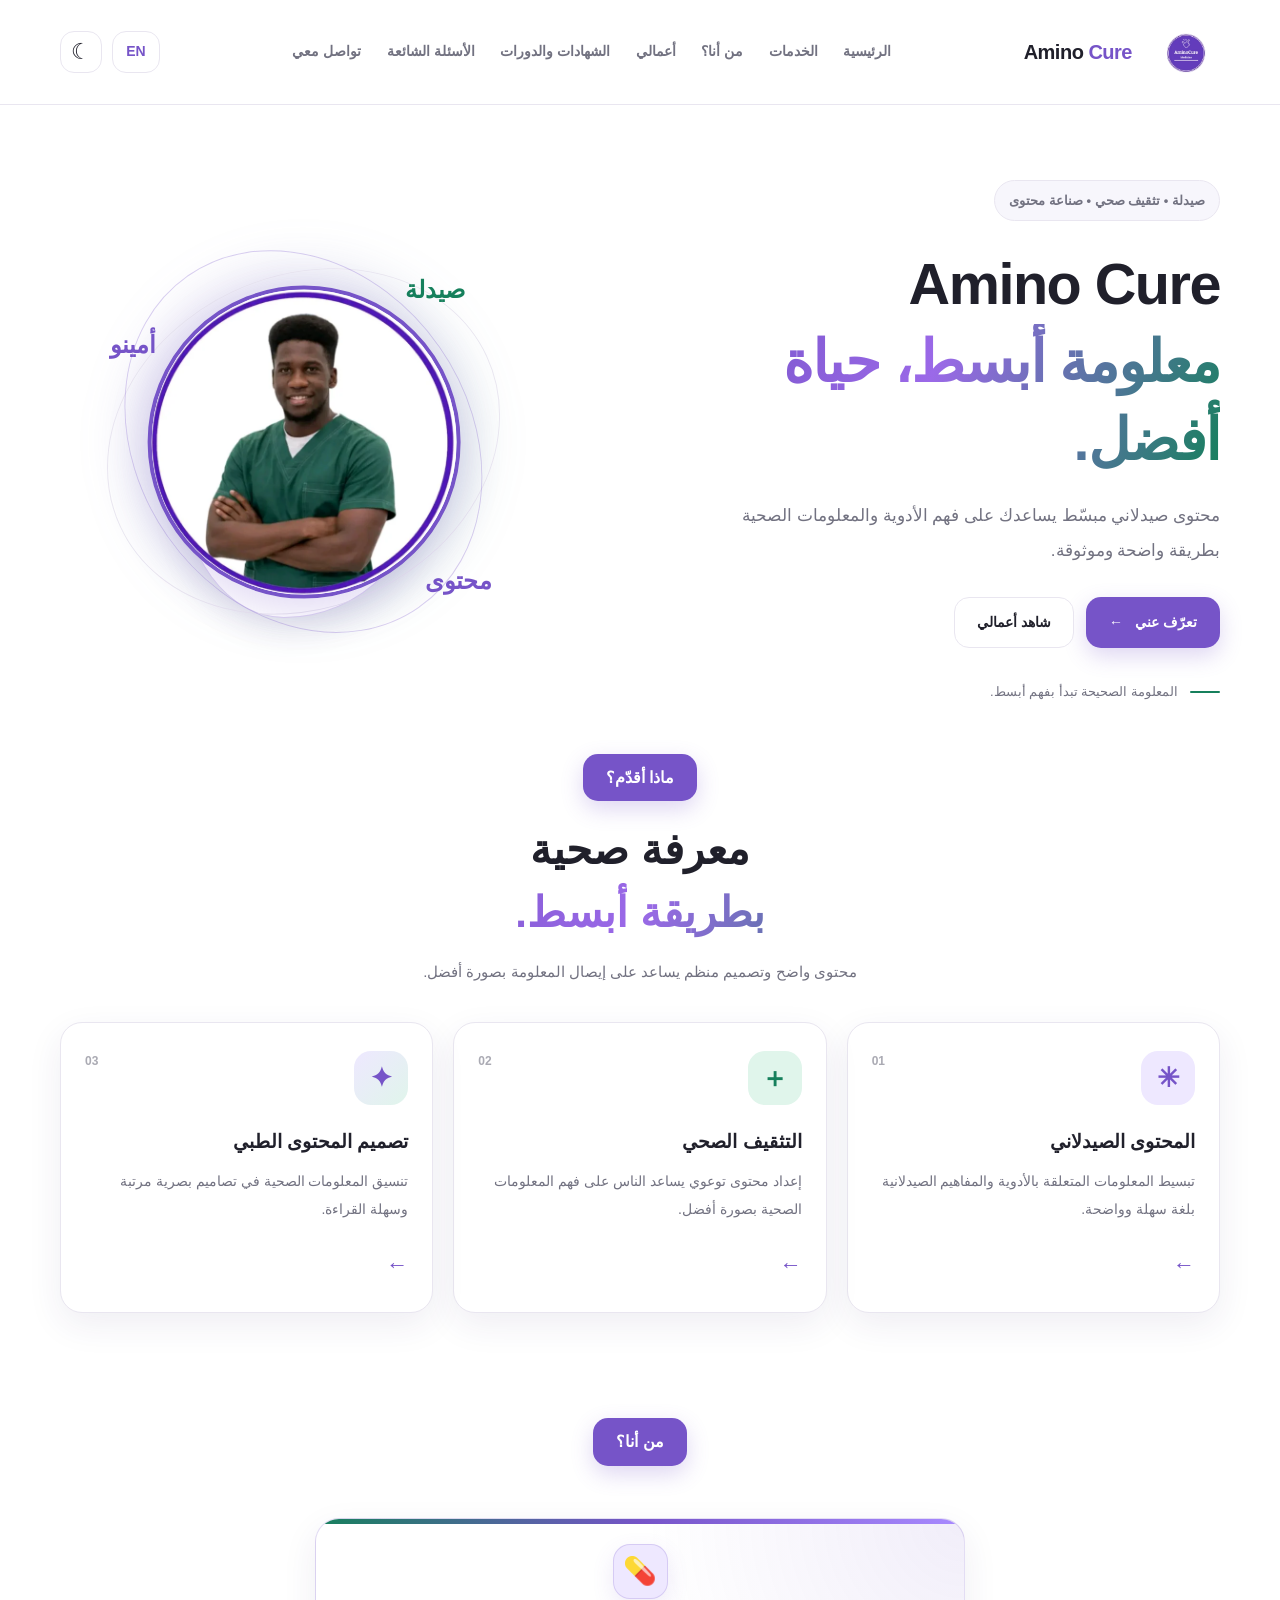
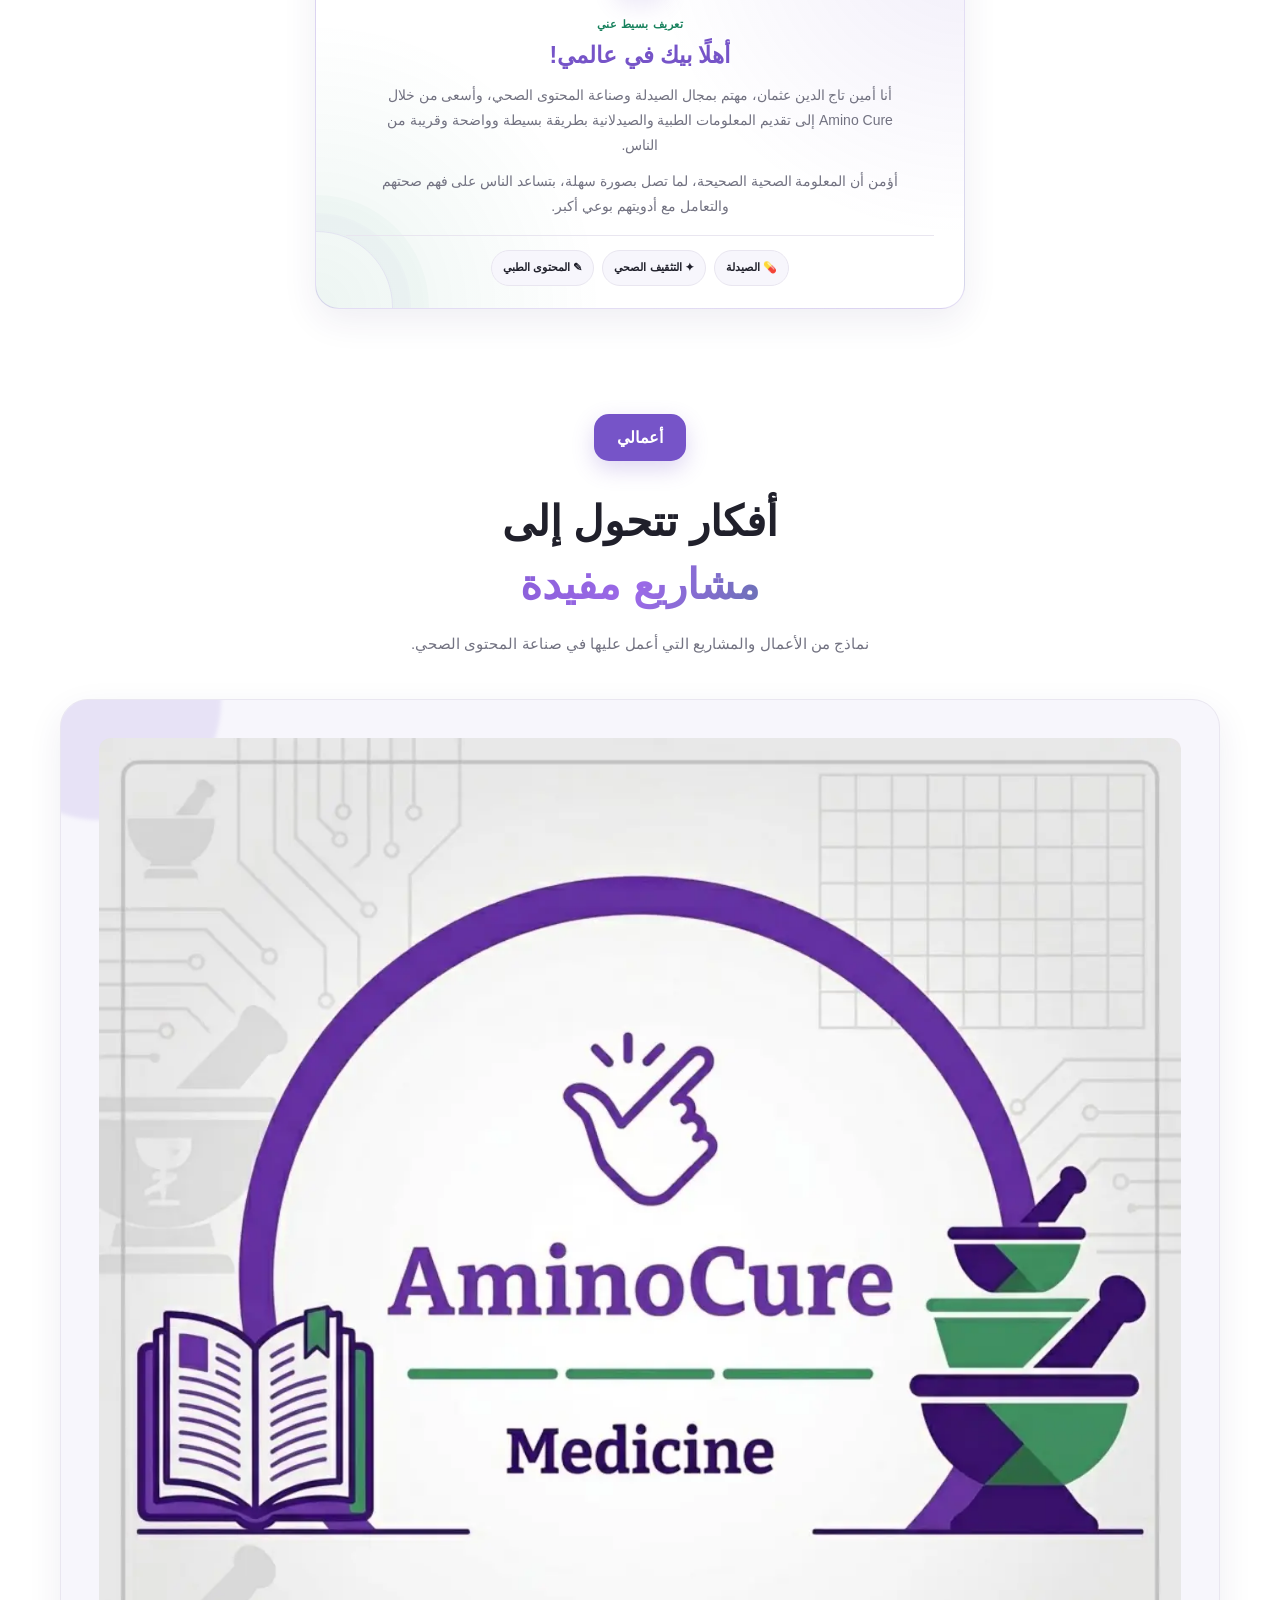
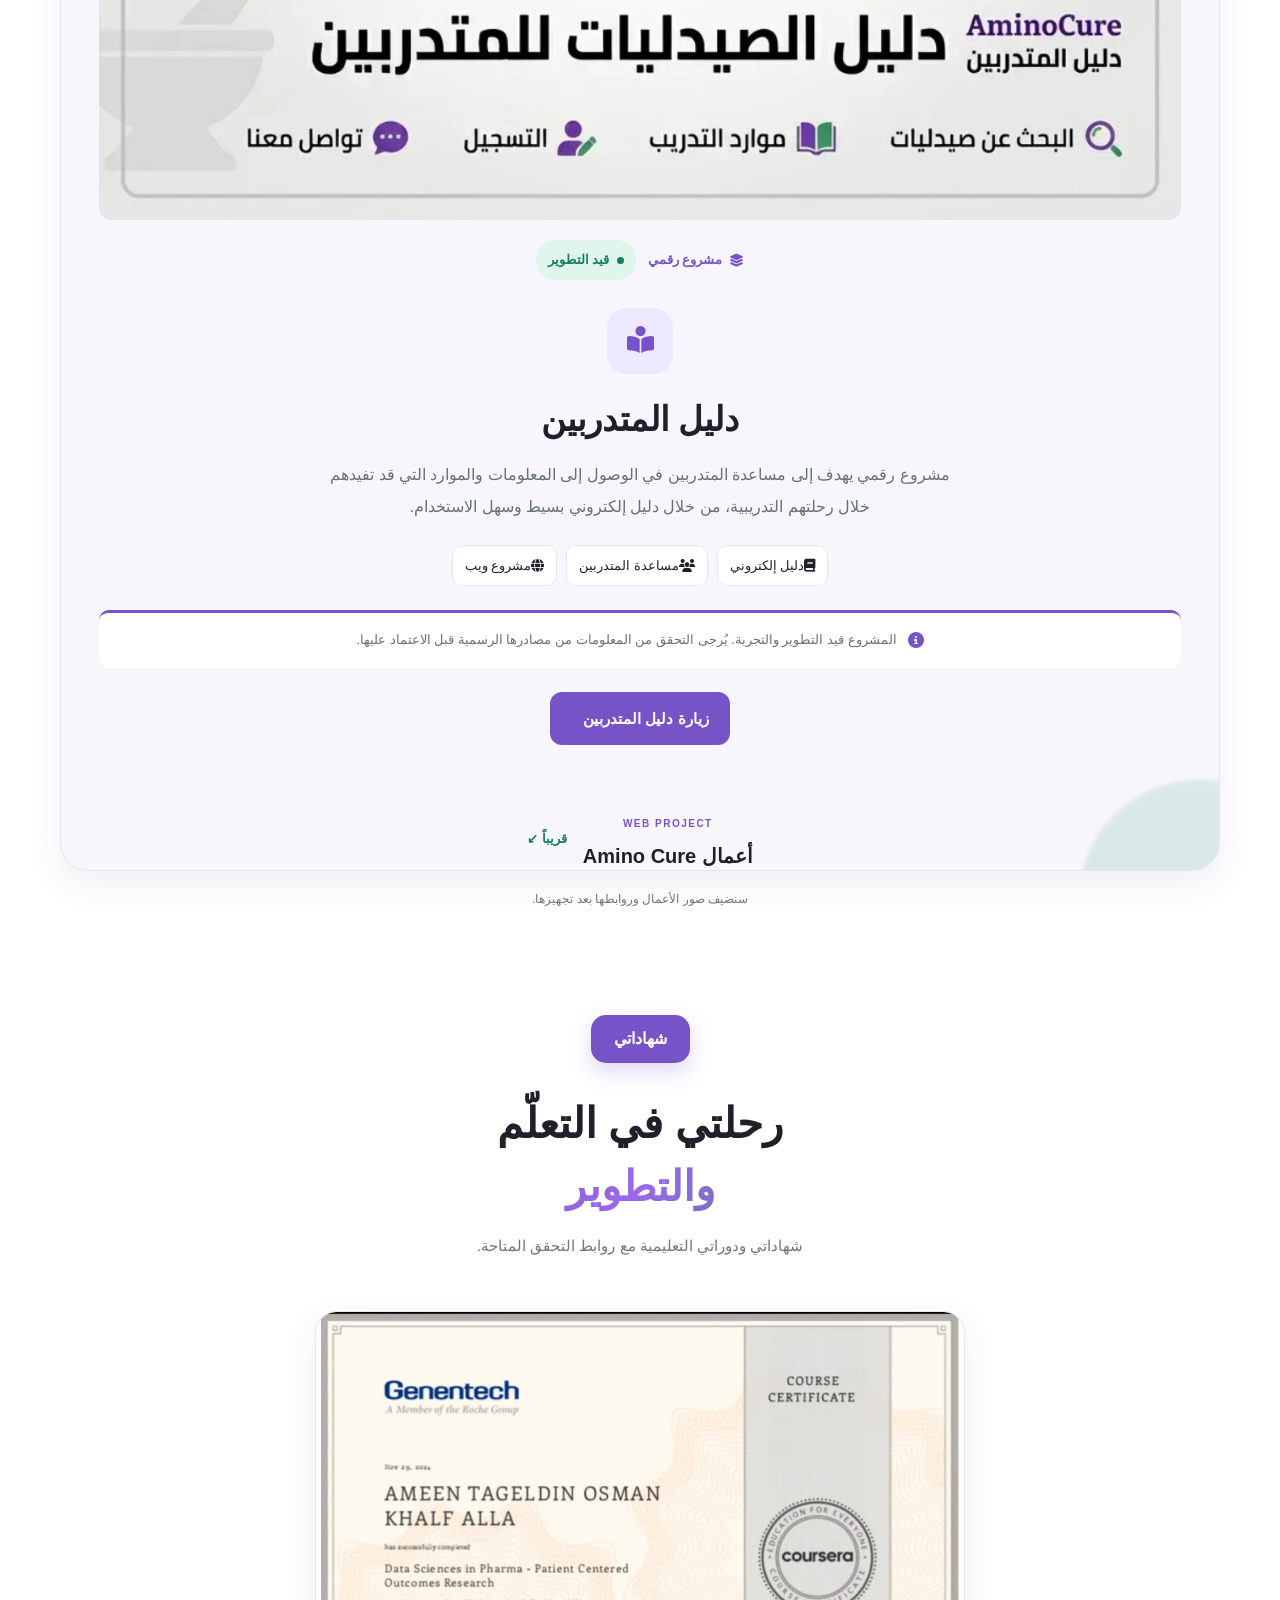
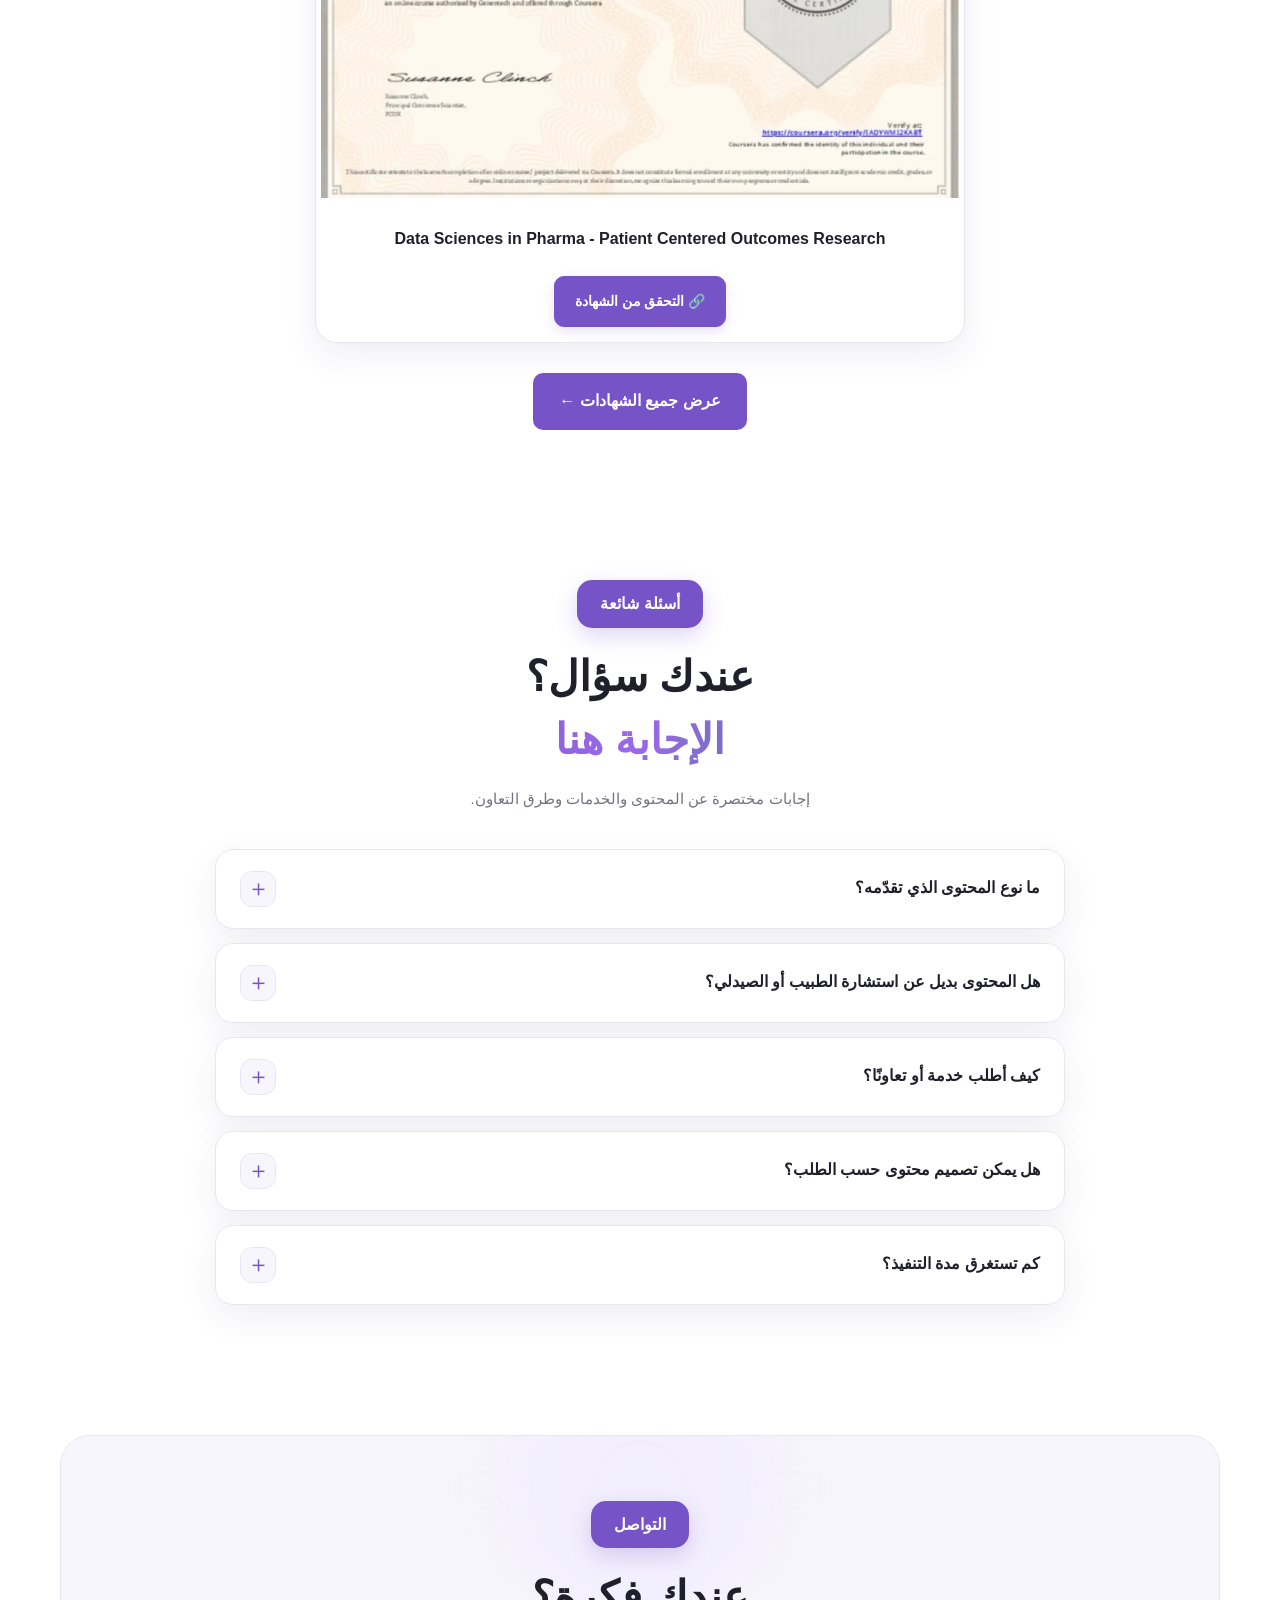
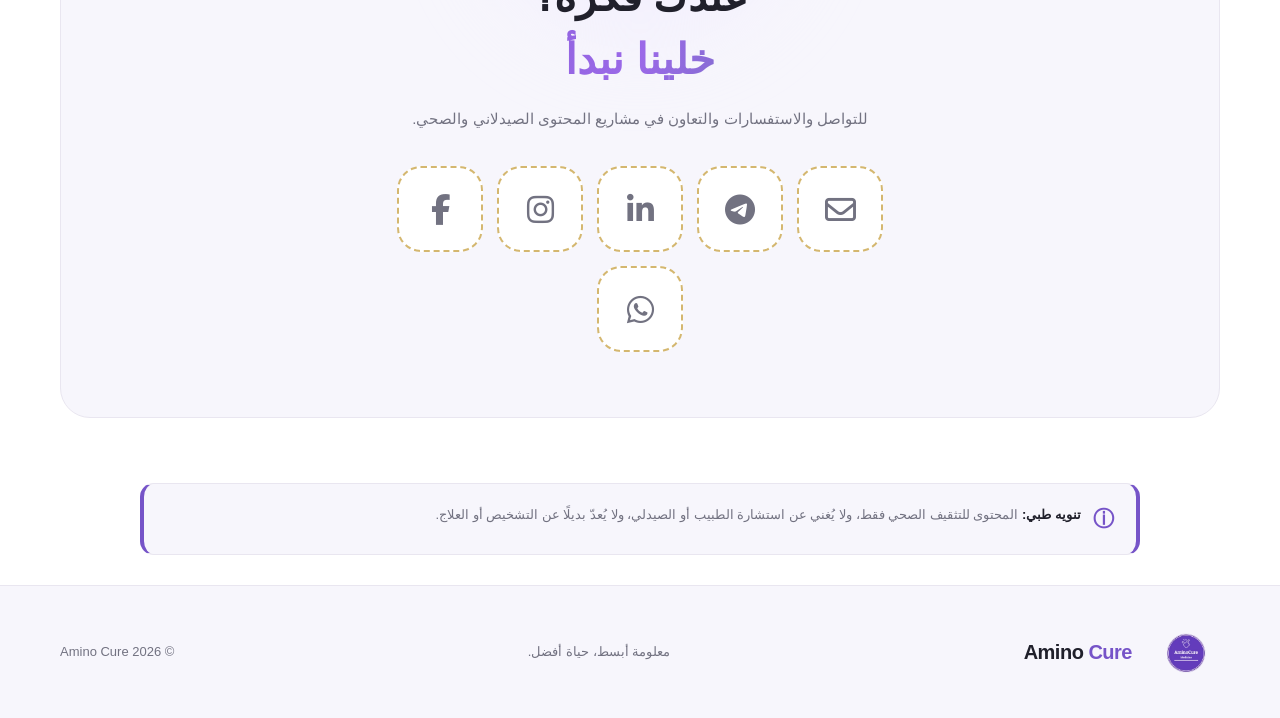
==== commit 9096cdba: "Change image format from PNG to WEBP Updated image source from about.png to about.webp." ====
--- a/index.html
+++ b/index.html
@@ -321,7 +321,7 @@
 
         <div class="project-content">
 <img
-  src="about.png"
+  src="about.webp"
   alt="صورة دليل المتدربين"
   class="trainee-project-image"
 >
--- a/style.css
+++ b/style.css
@@ -3591,3 +3591,13 @@
     box-sizing: border-box;
   }
 }
+/* معاينة دليل المتدربين داخل بطاقة الأعمال */
+.trainee-project-image {
+  display: block;
+  width: 100%;
+  max-width: 100%;
+  height: auto;
+  object-fit: contain;
+  margin: 0 auto 20px;
+  border-radius: 12px;
+}
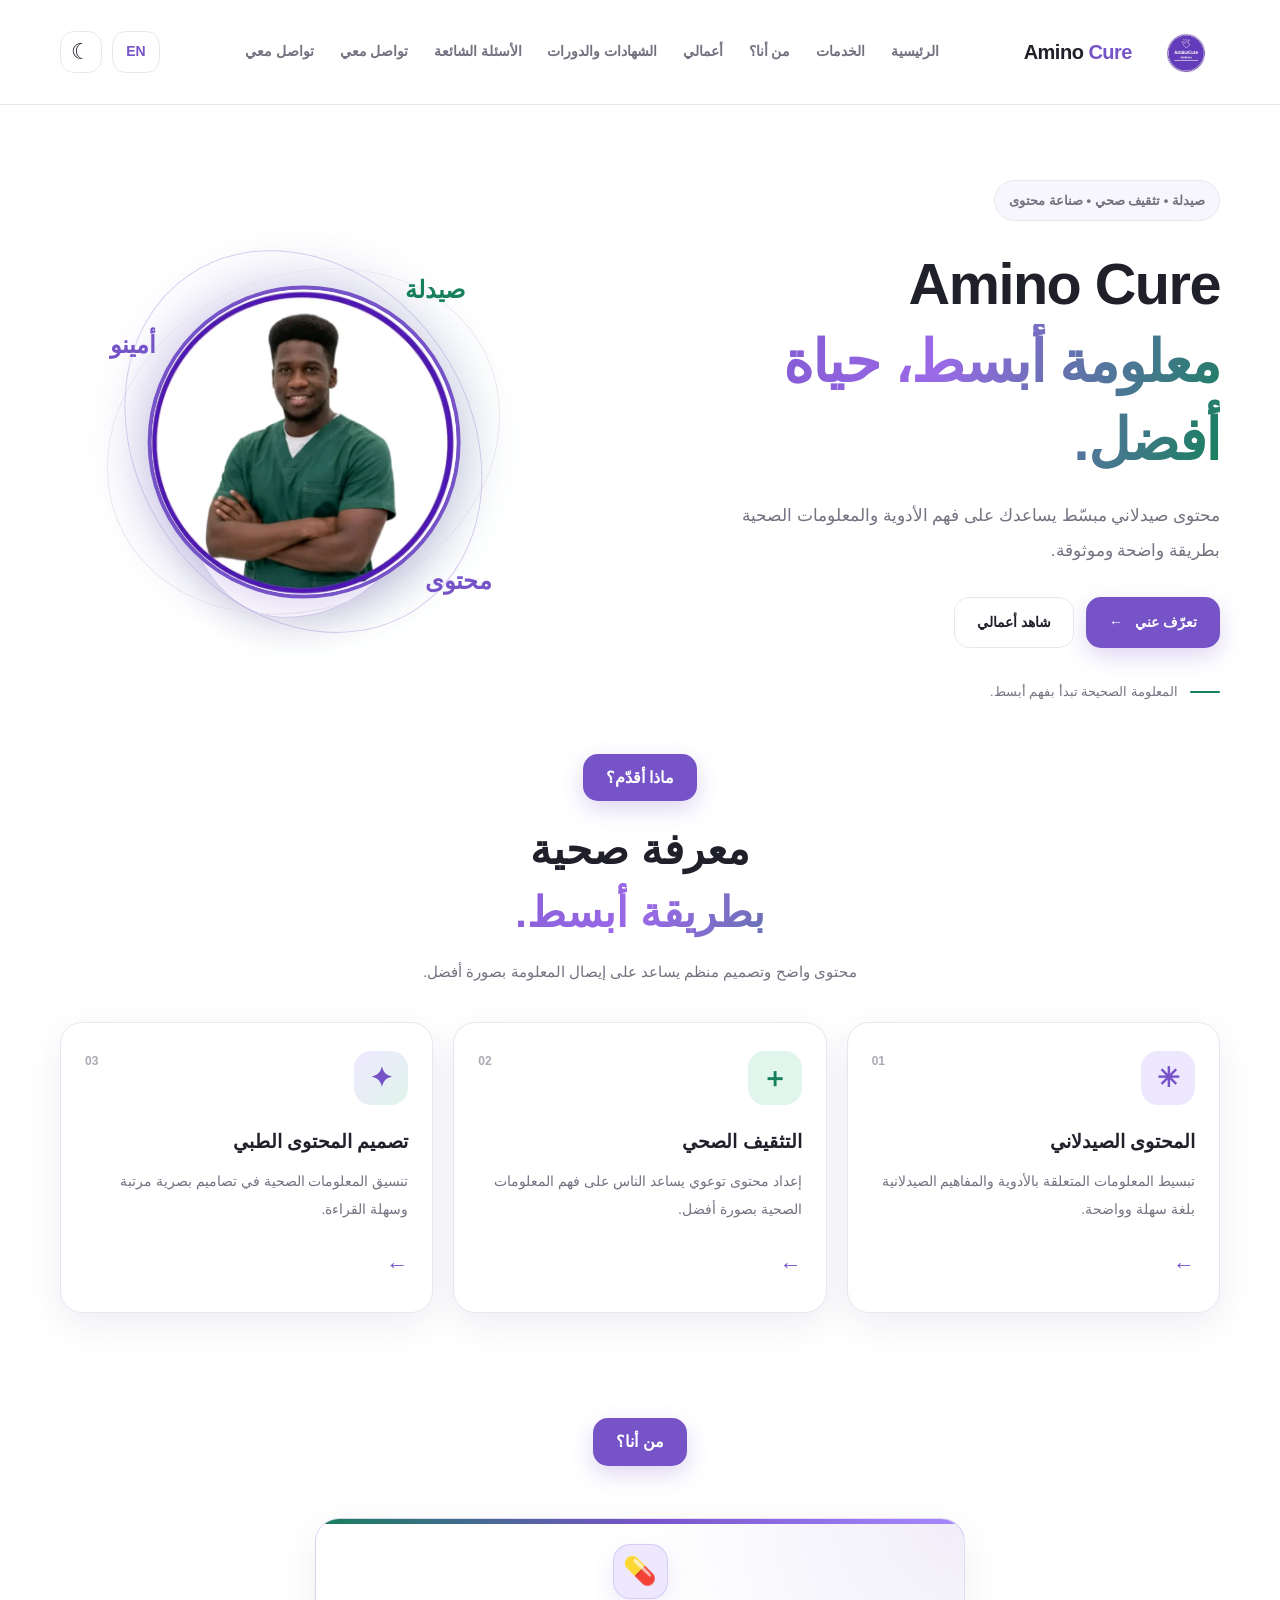
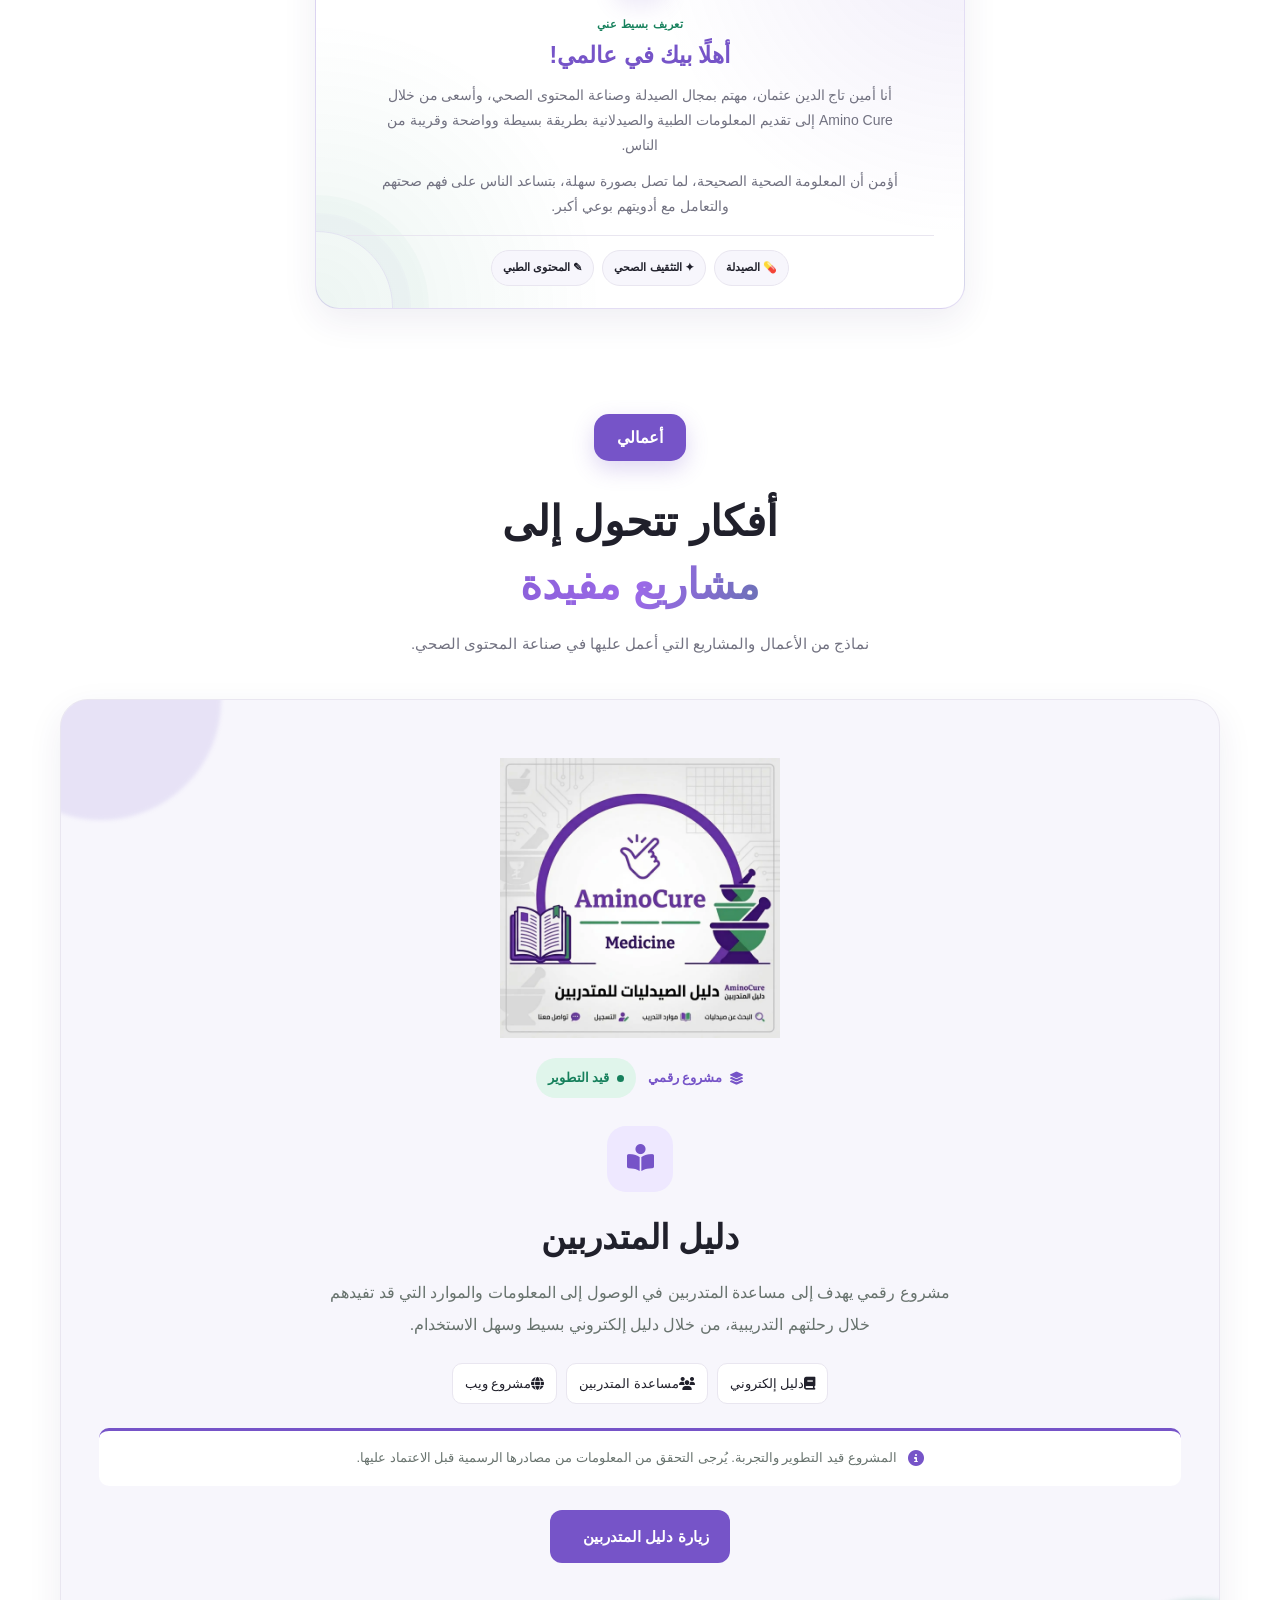
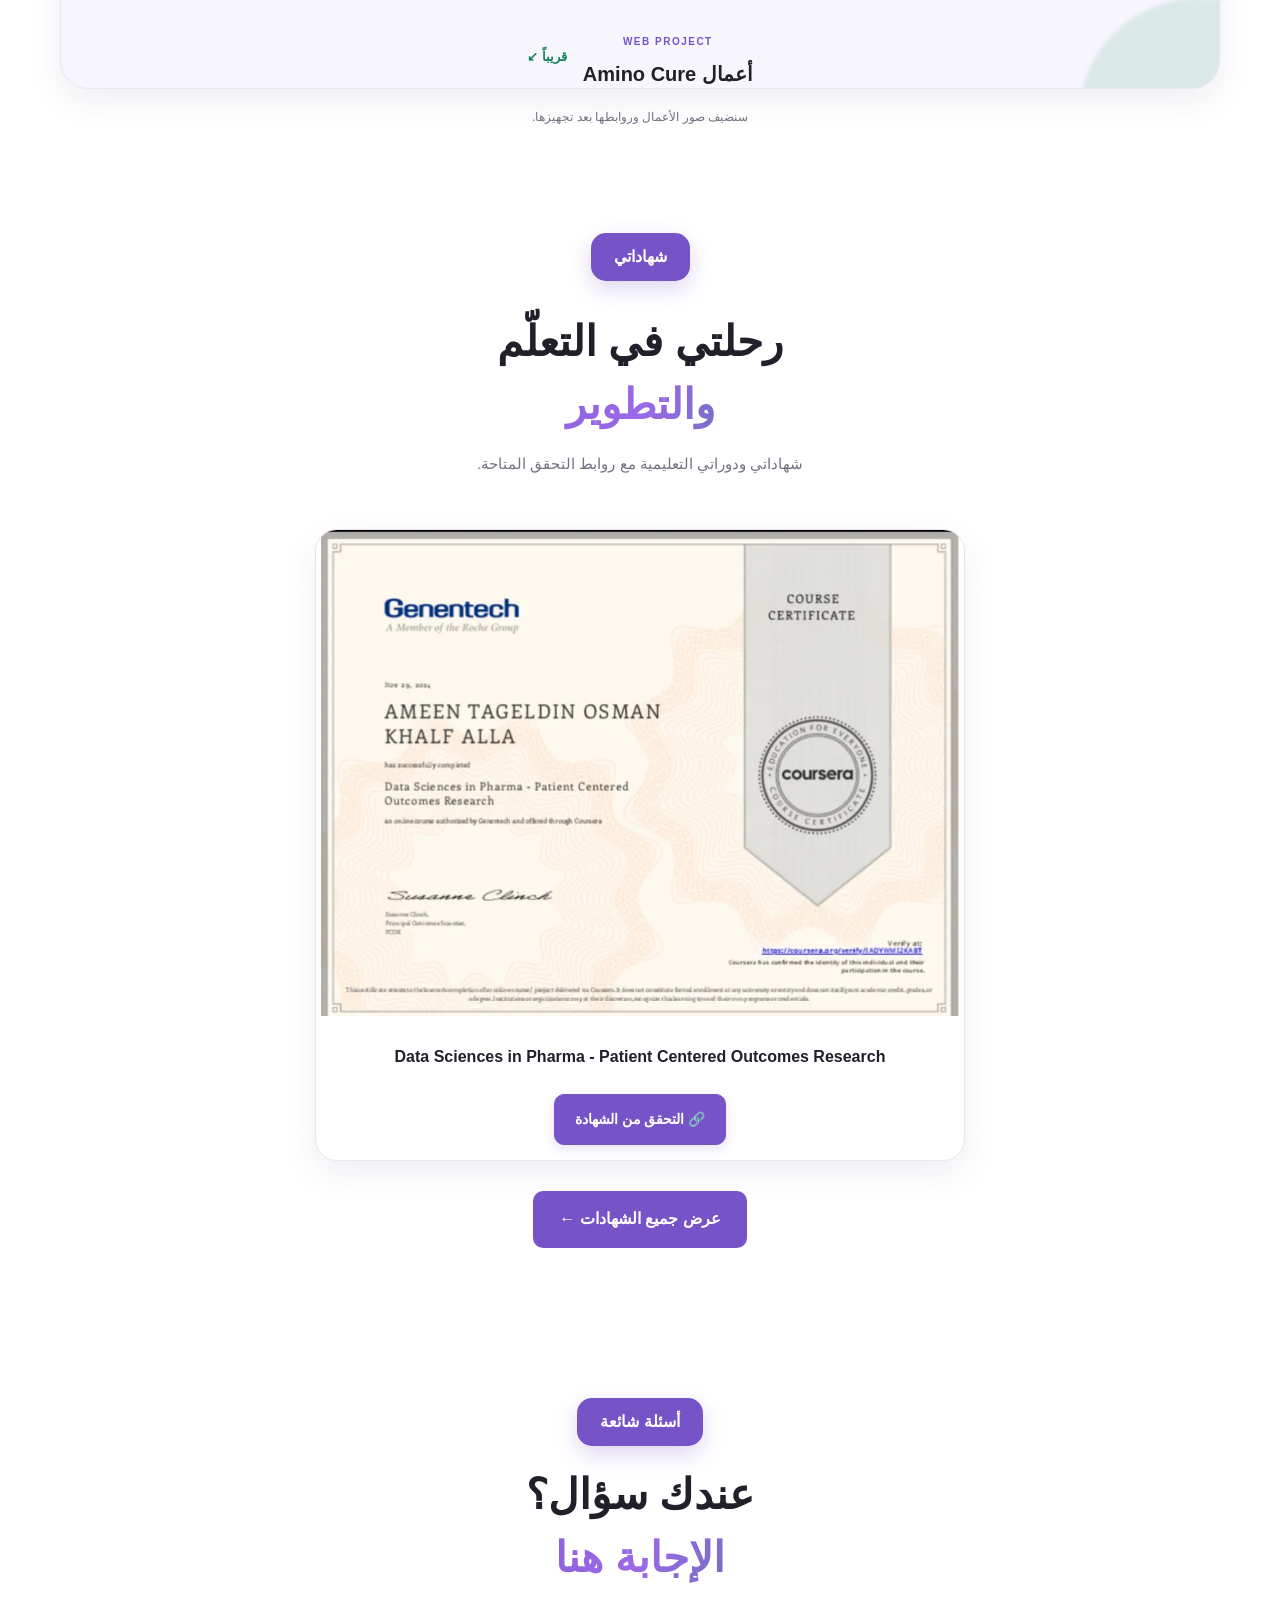
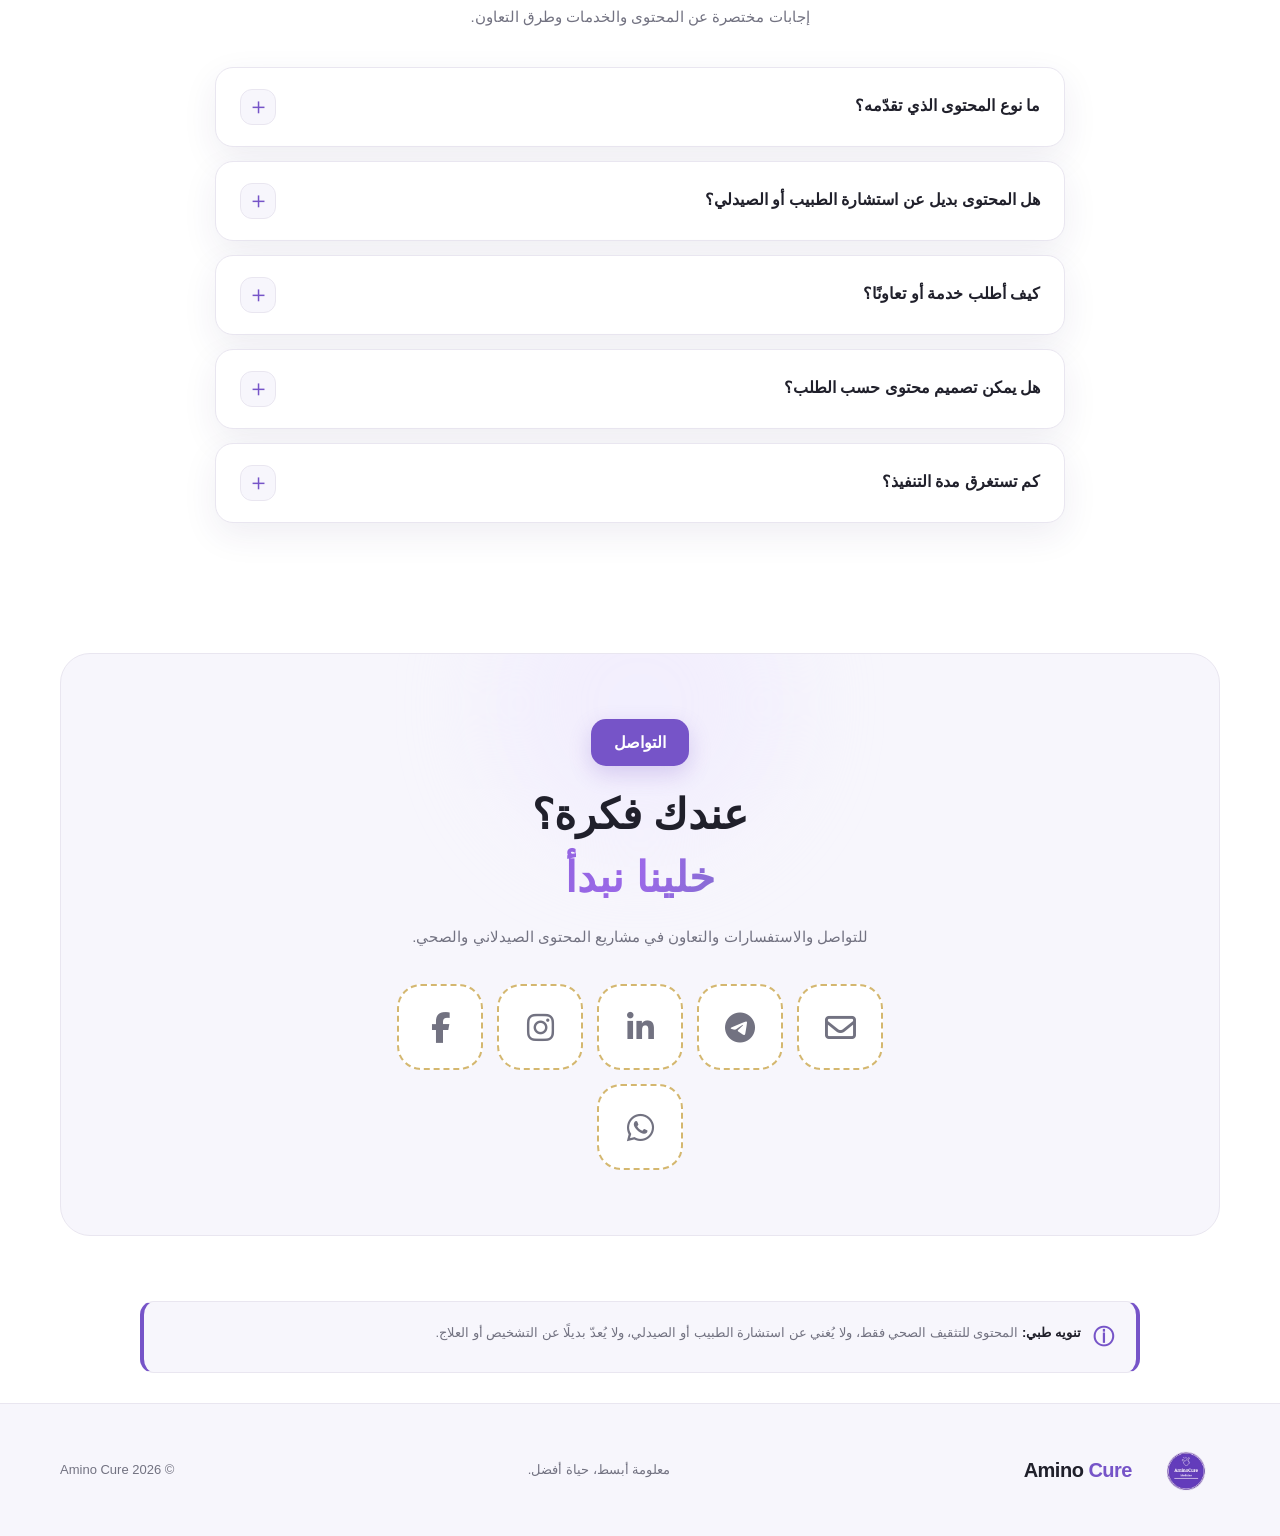
==== commit 4e9d4971: "Update index.html" ====
--- a/index.html
+++ b/index.html
@@ -90,6 +90,9 @@
       <a href="#services">الخدمات</a>
       <a href="#about">من أنا؟</a>
       <a href="#work">أعمالي</a>
+      <a href="https://aminocure1.github.io/AminoCure-Trainee-Guide/" target="_blank" rel="noopener noreferrer">
+  دليل المتدربين
+</a>
       <a href="#certificates">الشهادات والدورات</a>
       <a href="#faq">الأسئلة الشائعة</a>
       <a href="#contact">تواصل معي</a>
--- a/style.css
+++ b/style.css
@@ -3601,3 +3601,15 @@
   margin: 0 auto 20px;
   border-radius: 12px;
 }
+/* ضبط صورة دليل المتدربين على اللابتوب فقط */
+@media (min-width: 769px) {
+  .trainee-project-image {
+    display: block;
+    width: 100%;
+    max-width: 480px;
+    height: 280px;
+    object-fit: contain;
+    object-position: center;
+    margin: 20px auto;
+  }
+}
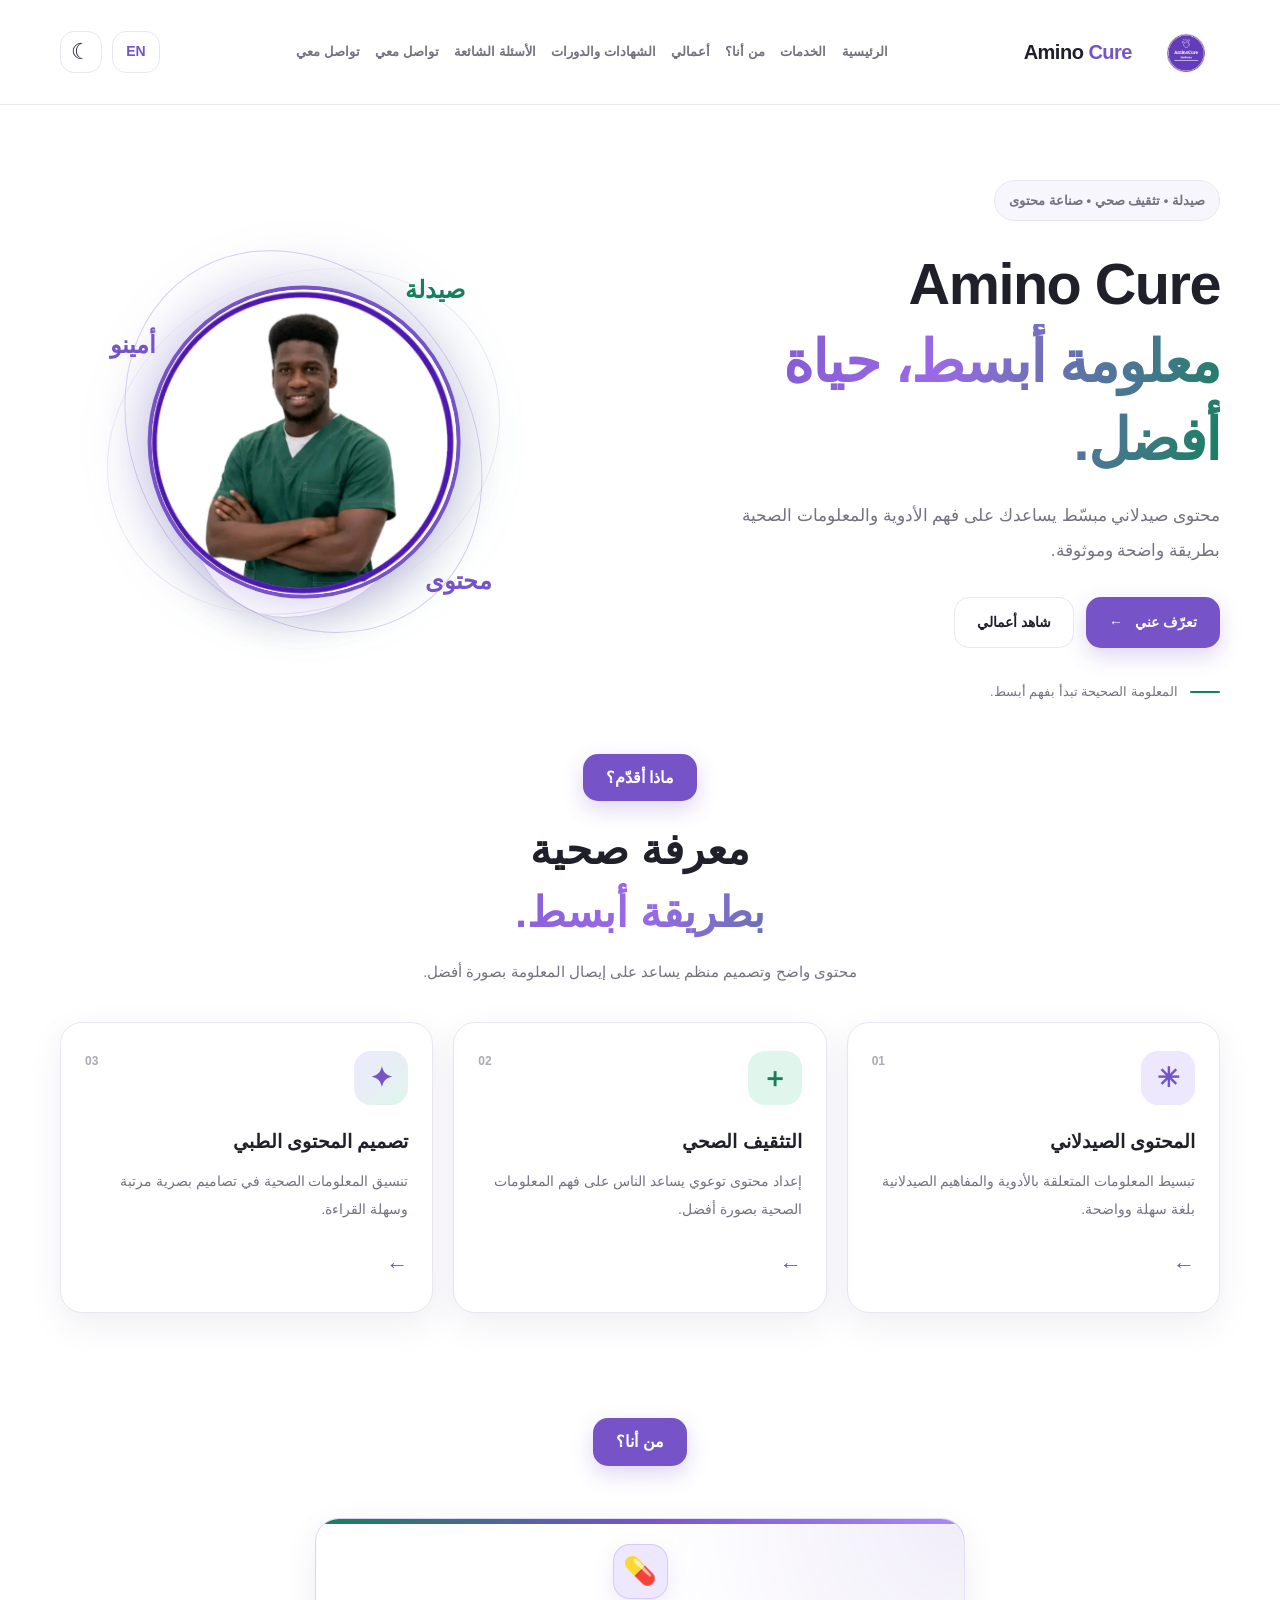
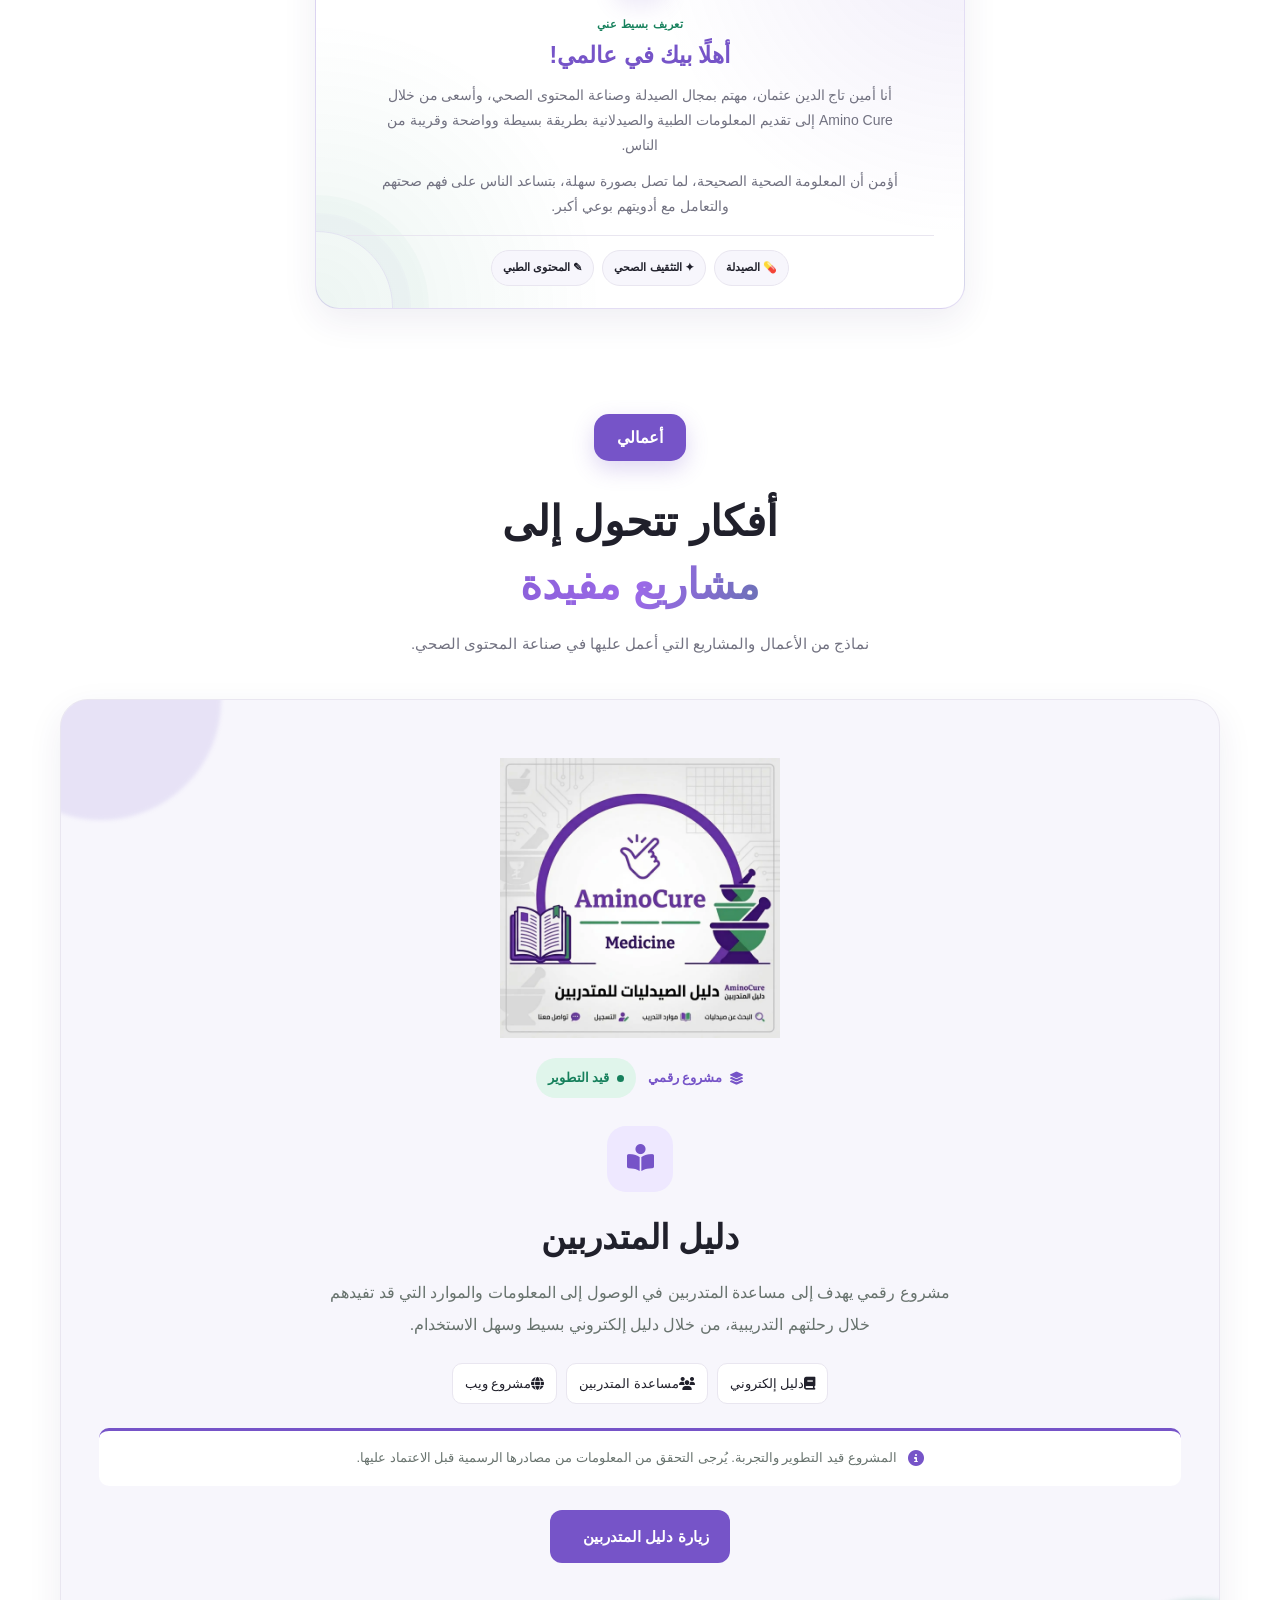
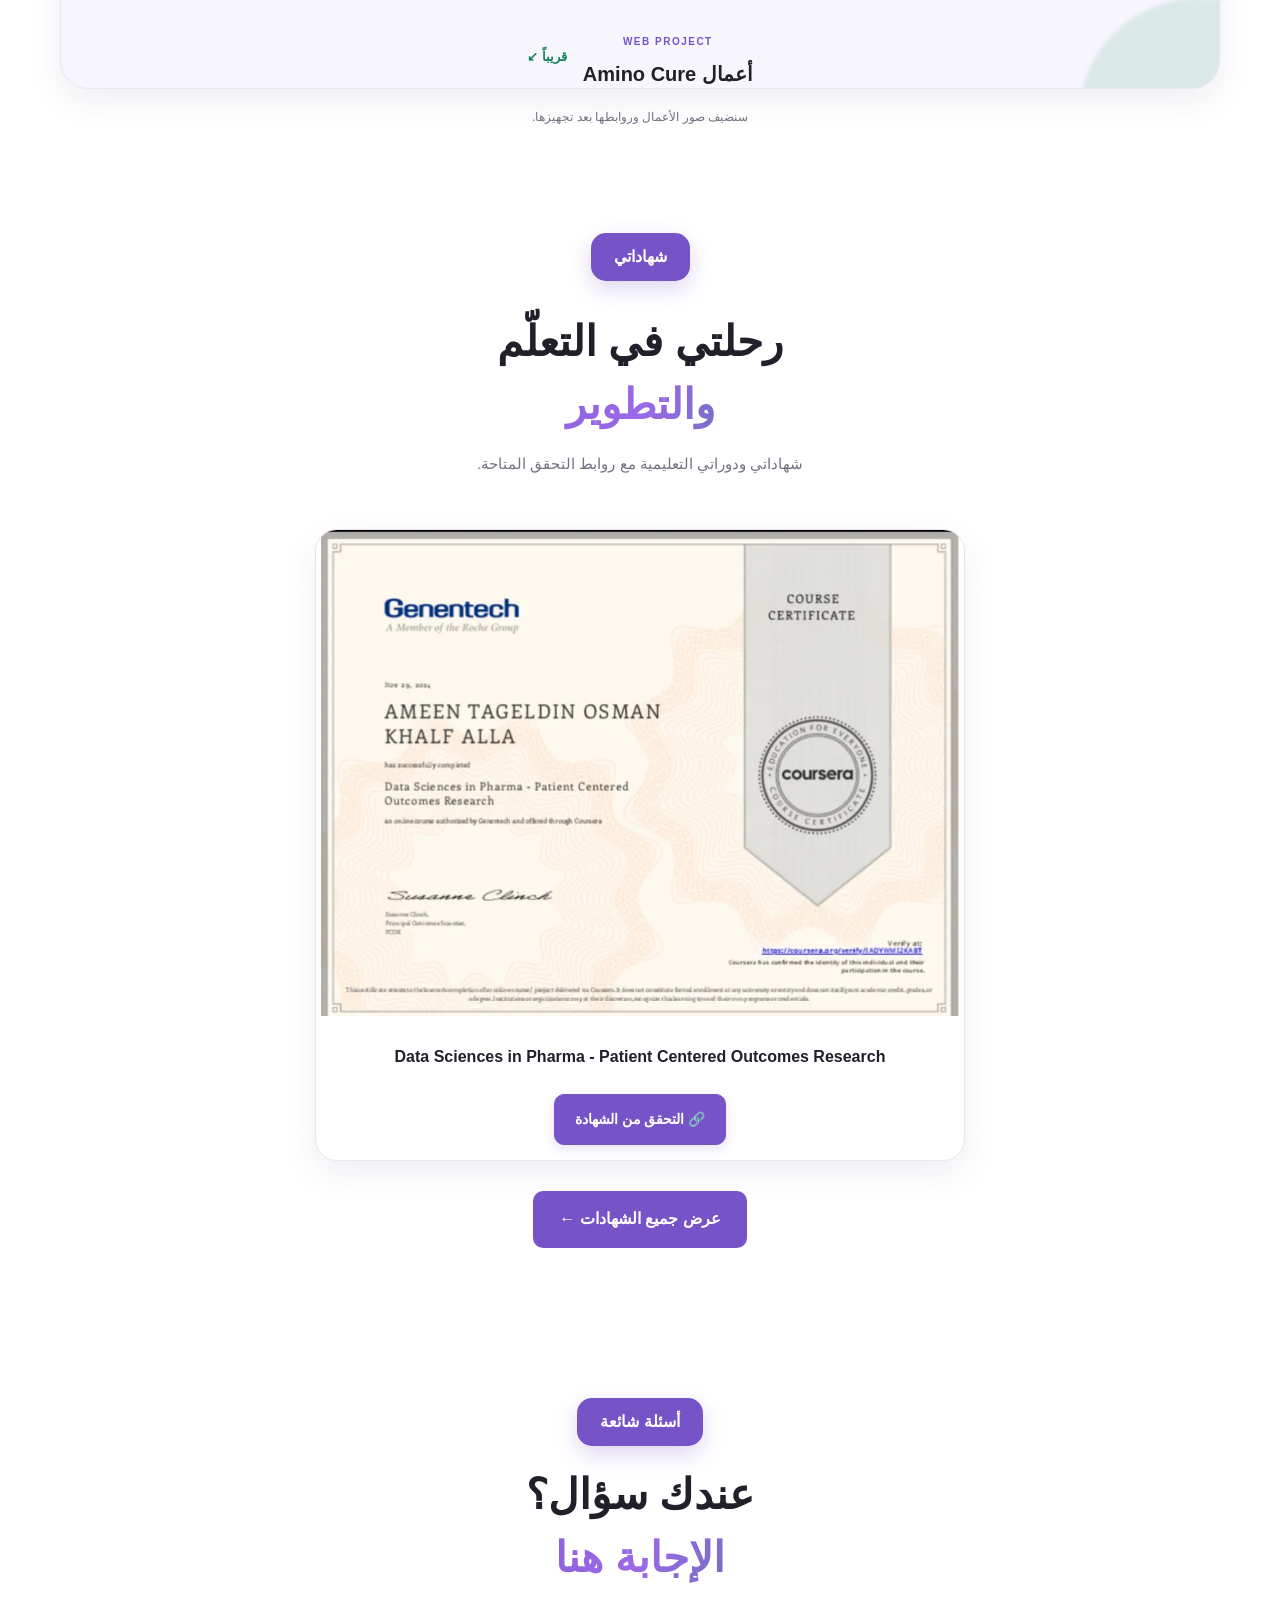
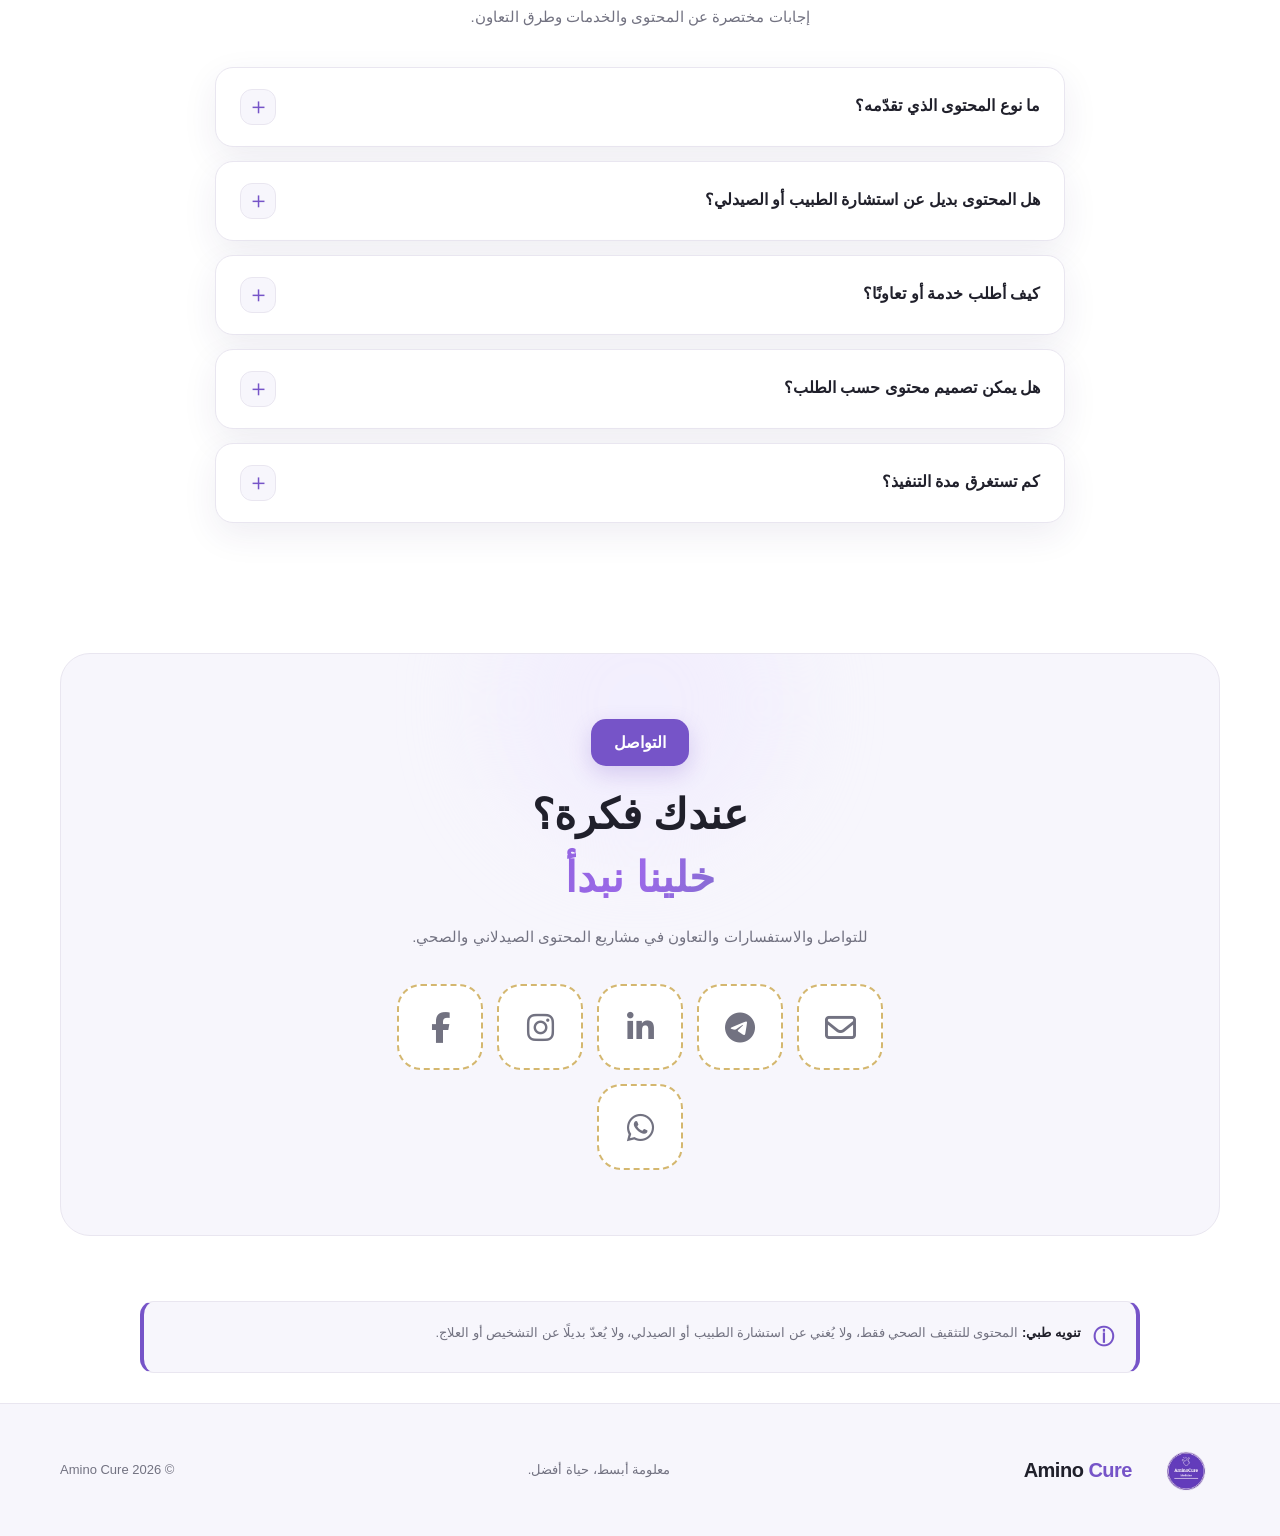
==== commit a6084d4d: "Refactor navigation links in index.html" ====
--- a/index.html
+++ b/index.html
@@ -84,19 +84,23 @@
       </picture>
       <span>Amino <b>Cure</b></span>
     </a>
-
-    <nav class="nav" id="nav">
-      <a href="#home">الرئيسية</a>
-      <a href="#services">الخدمات</a>
-      <a href="#about">من أنا؟</a>
-      <a href="#work">أعمالي</a>
-      <a href="https://aminocure1.github.io/AminoCure-Trainee-Guide/" target="_blank" rel="noopener noreferrer">
-  دليل المتدربين
-</a>
-      <a href="#certificates">الشهادات والدورات</a>
-      <a href="#faq">الأسئلة الشائعة</a>
-      <a href="#contact">تواصل معي</a>
-    </nav>
+<nav class="nav" id="nav">
+  <a href="#home">الرئيسية</a>
+  <a href="#services">الخدمات</a>
+  <a href="#about">من أنا؟</a>
+  <a href="#work">أعمالي</a>
+
+  <a
+    href="https://aminocure1.github.io/AminoCure-Trainee-Guide/"
+    target="_blank"
+    rel="noopener noreferrer">
+    دليل المتدربين
+  </a>
+
+  <a href="#certificates">الشهادات والدورات</a>
+  <a href="#faq">الأسئلة الشائعة</a>
+  <a href="#contact">تواصل معي</a>
+</nav>
 
     <div class="header-actions">
 
--- a/style.css
+++ b/style.css
@@ -3613,3 +3613,59 @@
     margin: 20px auto;
   }
 }
+/* إظهار روابط القائمة */
+.nav a {
+  display: inline-flex;
+  visibility: visible;
+  opacity: 1;
+}
+
+/* منع إخفاء رابط دليل المتدربين */
+.nav a[href*="AminoCure-Trainee-Guide"] {
+  display: inline-flex !important;
+  visibility: visible !important;
+  opacity: 1 !important;
+}
+/* =================================
+   تنظيم قائمة التنقل على اللابتوب
+================================= */
+
+@media (min-width: 1025px) {
+
+  .header {
+    display: flex;
+    align-items: center;
+    justify-content: space-between;
+    gap: 20px;
+  }
+
+  .header .logo {
+    flex-shrink: 0;
+  }
+
+  .header .nav {
+    display: flex;
+    align-items: center;
+    justify-content: center;
+    flex: 1;
+    gap: clamp(10px, 1.2vw, 20px);
+    min-width: 0;
+  }
+
+  .header .nav a {
+    display: inline-flex;
+    align-items: center;
+    justify-content: center;
+    white-space: nowrap;
+    font-size: clamp(13px, 0.95vw, 15px);
+    flex-shrink: 0;
+  }
+
+  .header .header-actions {
+    display: flex;
+    align-items: center;
+    gap: 10px;
+    flex-shrink: 0;
+  }
+
+}
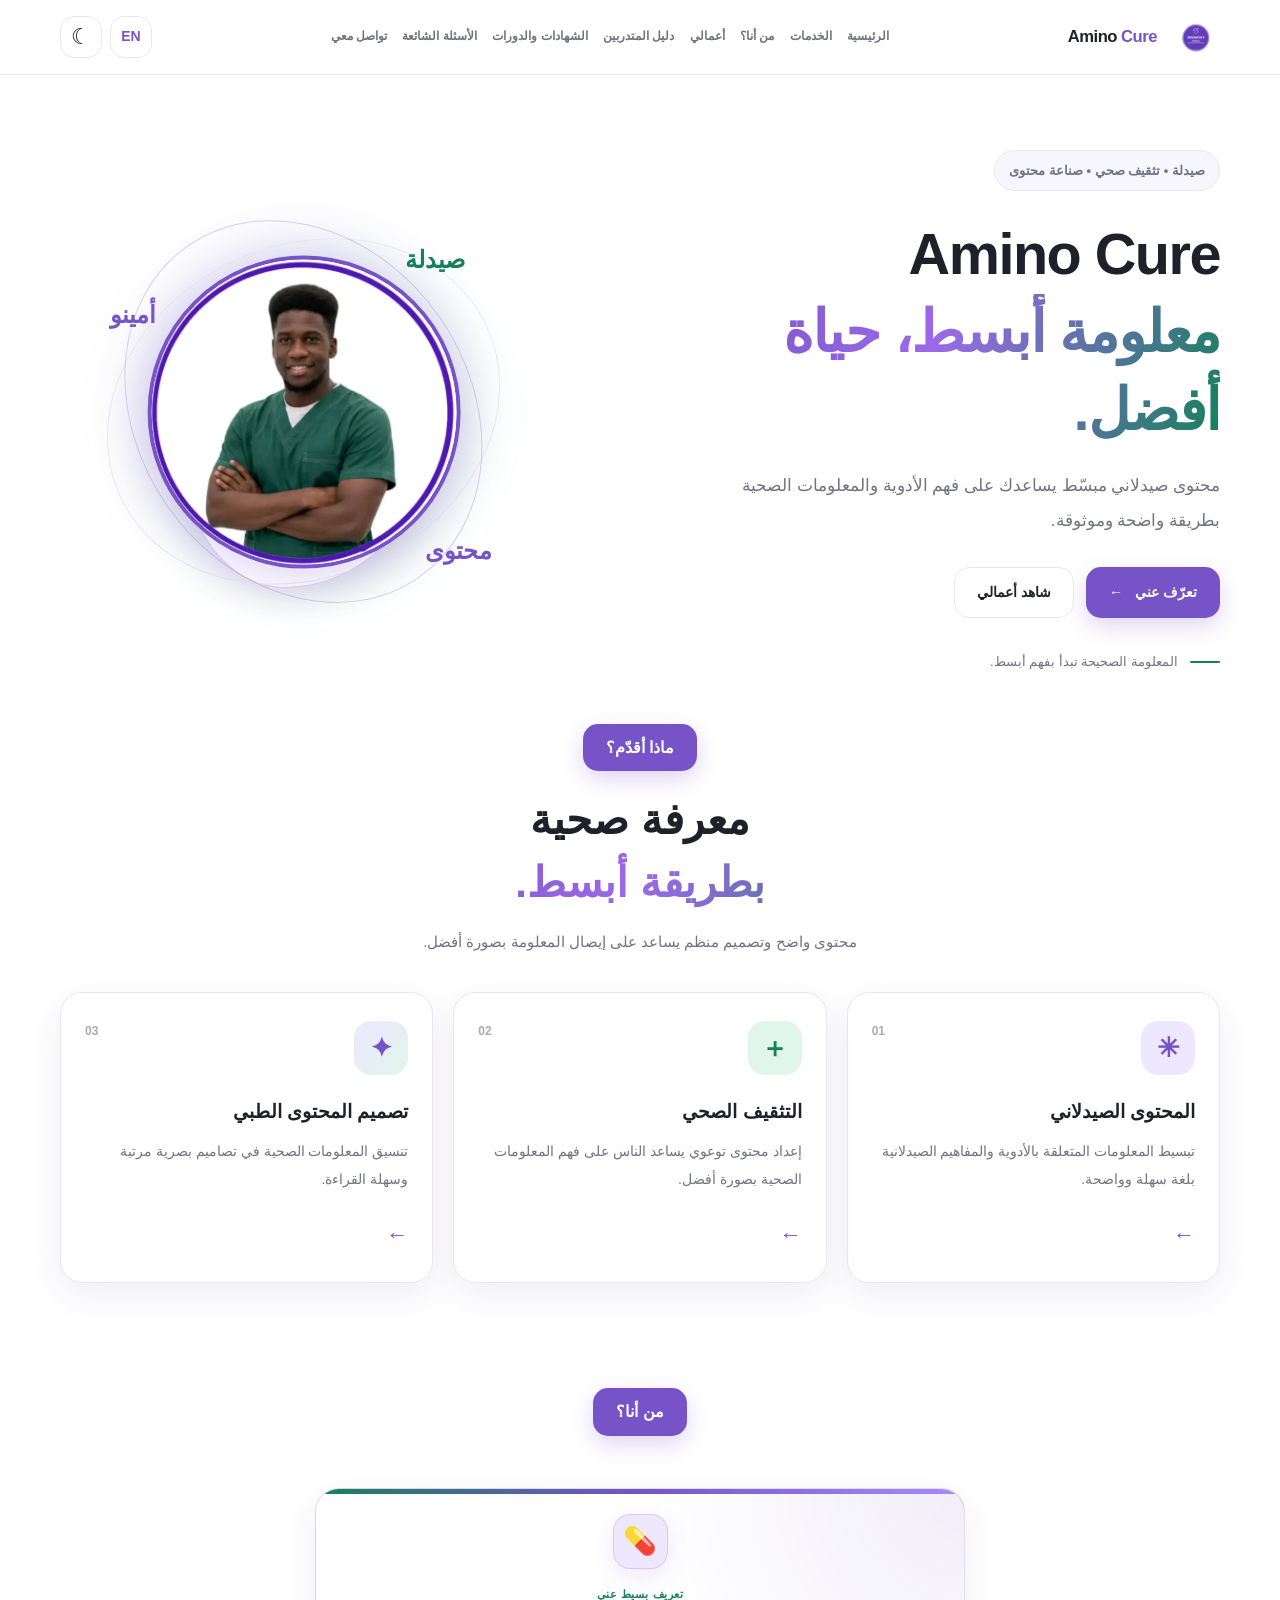
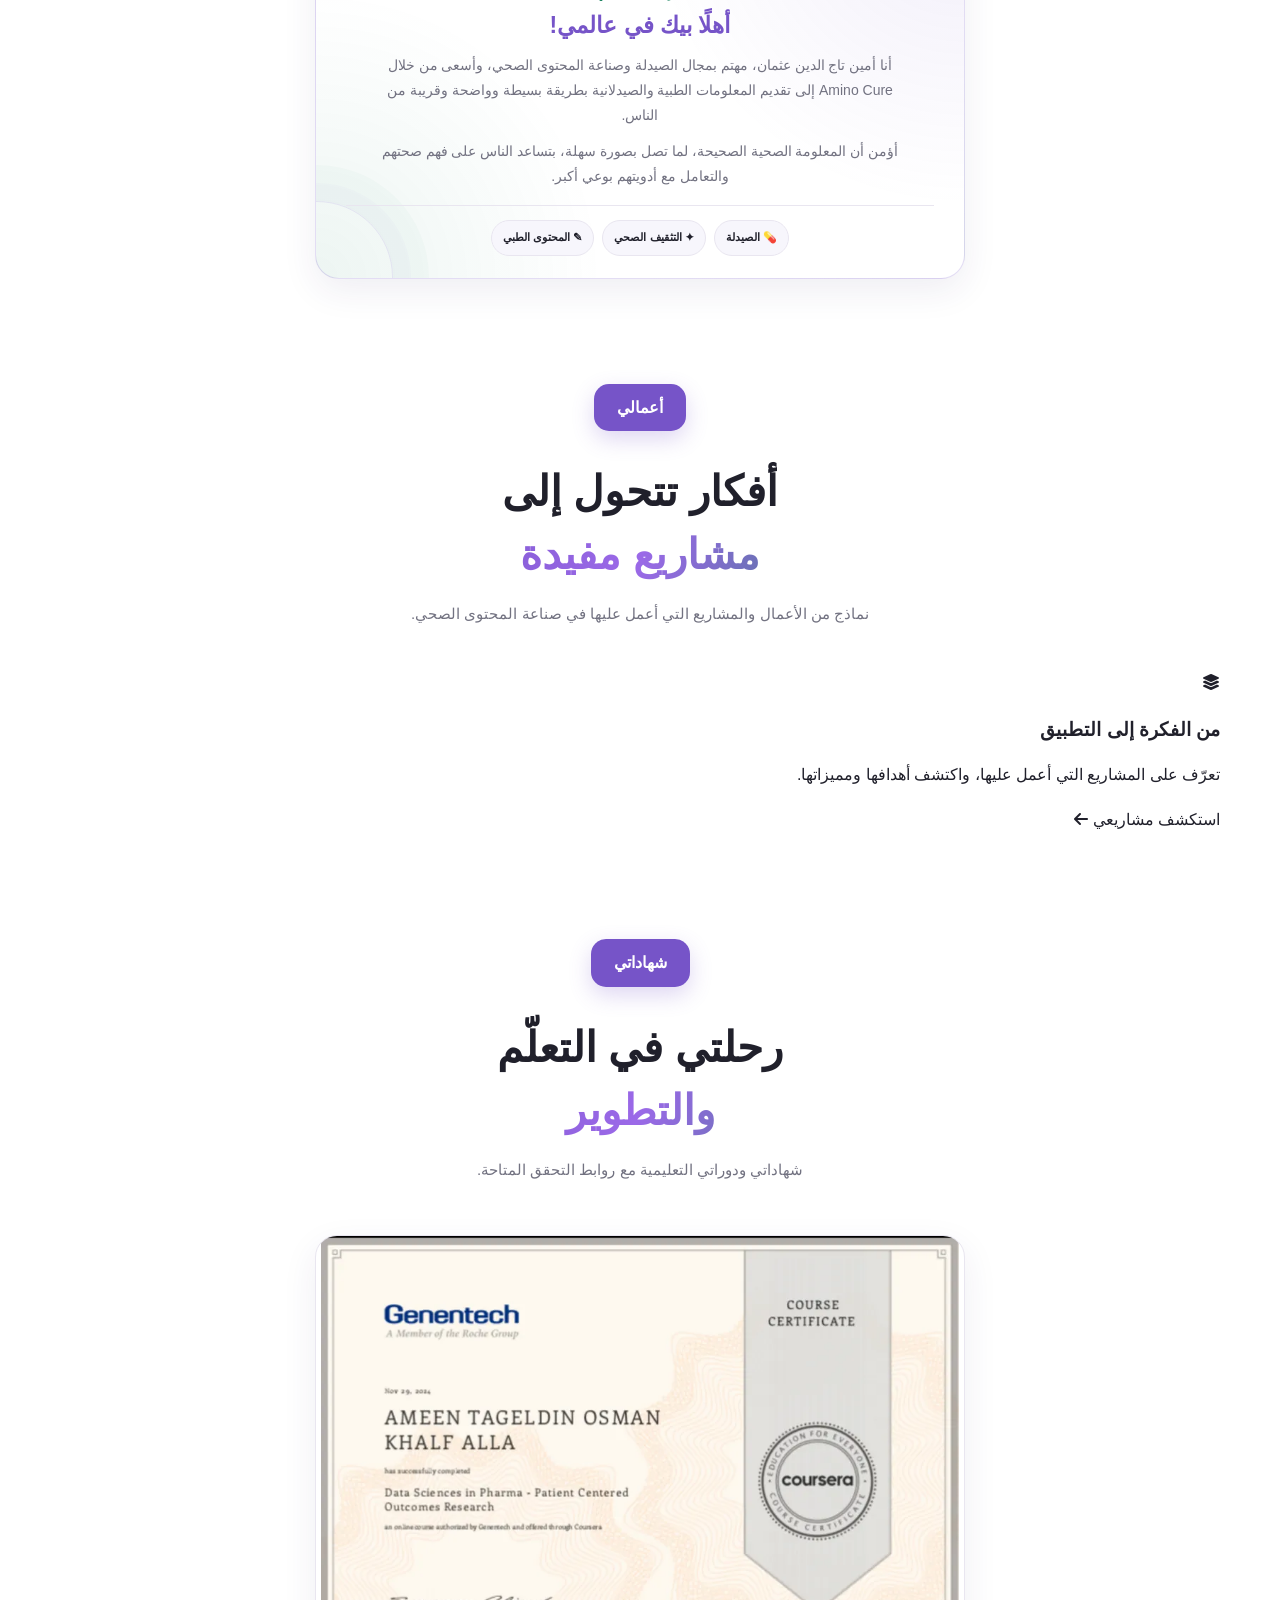
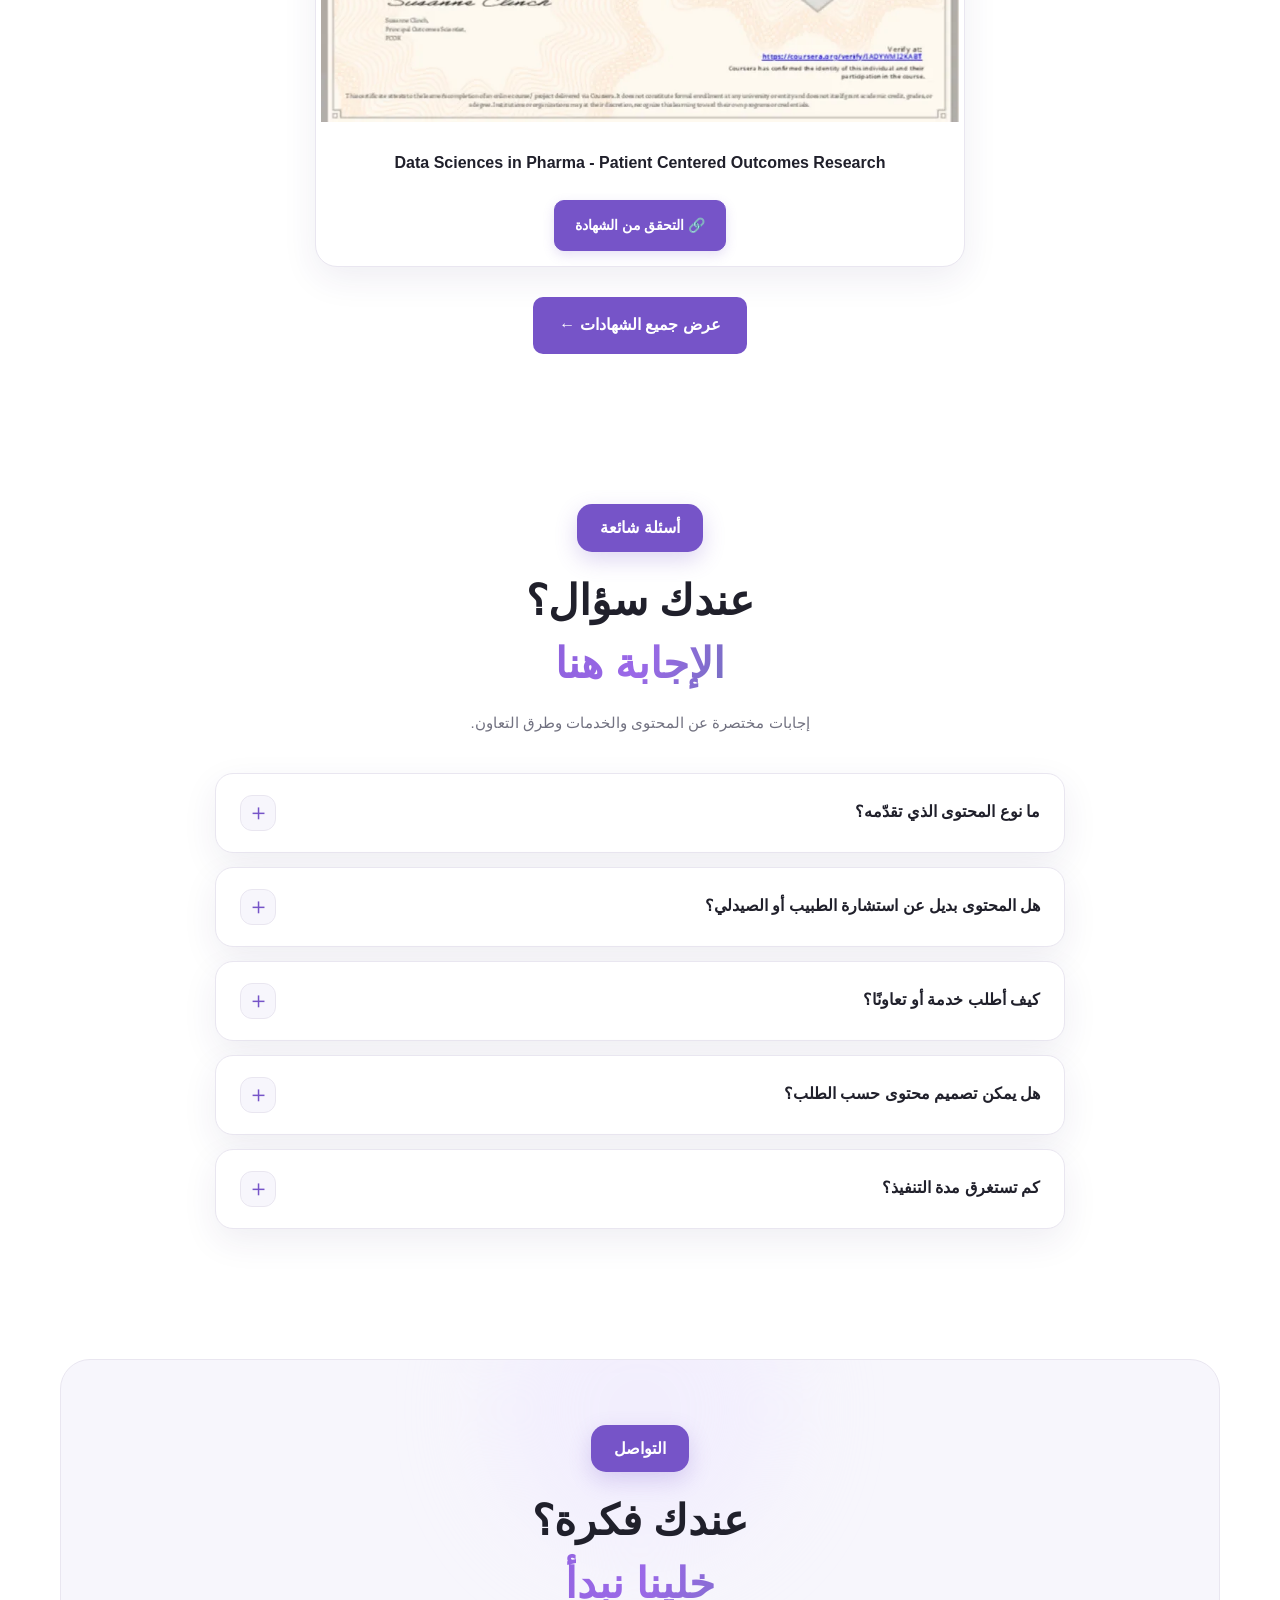
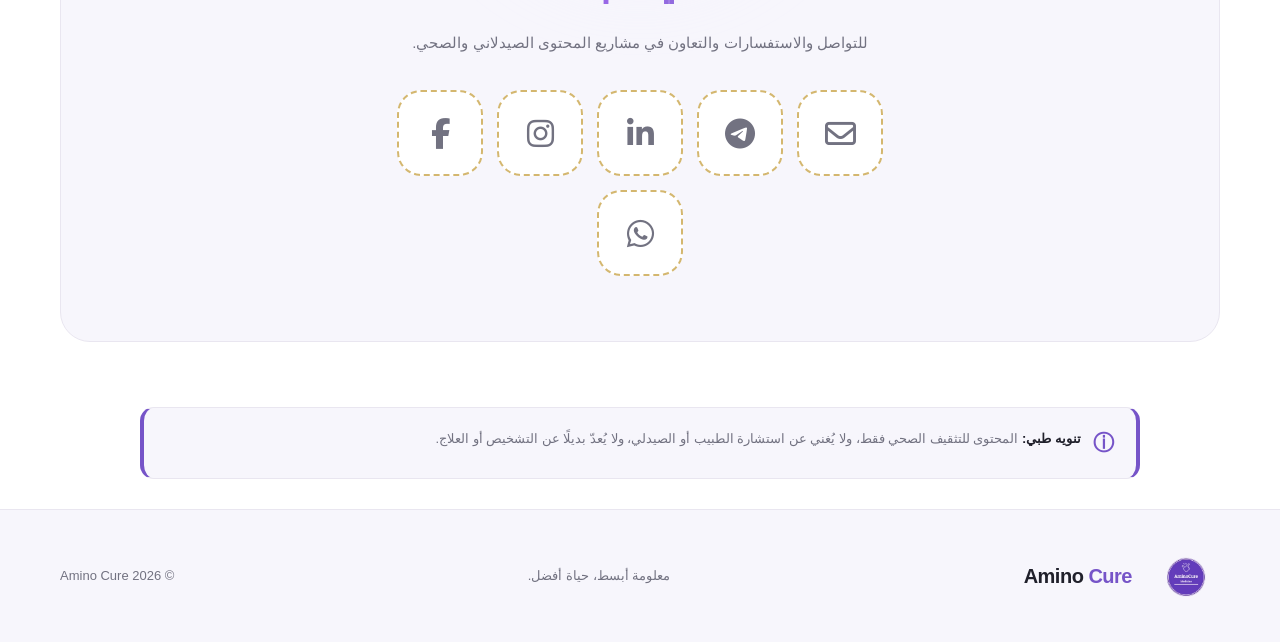
==== commit 4b7e560f: "Refactor work section in index.html" ====
--- a/index.html
+++ b/index.html
@@ -304,132 +304,44 @@
 
     <!-- الأعمال -->
     
-    <!-- الأعمال والمشاريع -->
-    <section class="section content-section reveal" id="work">
-
-      <div class="section-heading reveal">
-        <span class="section-tag">أعمالي ومشاريعي</span>
-
-        <h2>
-          أفكار تتحول إلى
-          <span class="gradient-text">مشاريع مفيدة</span>
-        </h2>
-
-        <p>
-          نماذج من الأعمال والمشاريع التي أعمل عليها
-          في صناعة المحتوى الصحي وتطوير المبادرات الرقمية.
-        </p>
-      </div>
-
-      <article class="work-panel trainee-project reveal">
-
-        <div class="work-decoration decoration-one"></div>
-        <div class="work-decoration decoration-two"></div>
-
-        <div class="project-content">
-<img
-  src="about.webp"
-  alt="صورة دليل المتدربين"
-  class="trainee-project-image"
->
-          <div class="project-topline">
-
-            <span class="project-category">
-              <i class="fa-solid fa-layer-group" aria-hidden="true"></i>
-              مشروع رقمي
-            </span>
-
-            <span class="project-status">
-              <span class="project-status-dot"></span>
-              قيد التطوير
-            </span>
-
-          </div>
-
-          <div class="project-icon" aria-hidden="true">
-            <i class="fa-solid fa-book-open-reader"></i>
-          </div>
-
-          <h3 class="project-title">
-            دليل المتدربين
-          </h3>
-
-          <p class="project-description">
-            مشروع رقمي يهدف إلى مساعدة المتدربين في الوصول
-            إلى المعلومات والموارد التي قد تفيدهم خلال رحلتهم
-            التدريبية، من خلال دليل إلكتروني بسيط وسهل الاستخدام.
-          </p>
-
-          <div class="project-tags">
-
-            <span>
-              <i class="fa-solid fa-book" aria-hidden="true"></i>
-              دليل إلكتروني
-            </span>
-
-            <span>
-              <i class="fa-solid fa-users" aria-hidden="true"></i>
-              مساعدة المتدربين
-            </span>
-
-            <span>
-              <i class="fa-solid fa-globe" aria-hidden="true"></i>
-              مشروع ويب
-            </span>
-
-          </div>
-
-          <div class="project-notice">
-
-            <i
-              class="fa-solid fa-circle-info"
-              aria-hidden="true"></i>
-
-            <p>
-              المشروع قيد التطوير والتجربة. يُرجى التحقق من
-              المعلومات من مصادرها الرسمية قبل الاعتماد عليها.
-            </p>
-
-          </div>
-
-          <a
-            href="https://aminocure1.github.io/AminoCure-Trainee-Guide/"
-            class="project-button"
-            target="_blank"
-            rel="noopener noreferrer">
-
-            <span>زيارة دليل المتدربين</span>
-
-            <i
-              class="fa-solid fa-arrow-up-left-from-circle"
-              aria-hidden="true"></i>
-
-          </a>
-
-        </div>
-
-        <div class="work-footer project-footer">
-
-          <div>
-            <span class="work-label">WEB PROJECT</span>
-            <h3>دليل المتدربين</h3>
-          </div>
-
-          <span
-            class="work-count"
-            aria-label="حالة المشروع: قيد التطوير">
-            قيد التطوير ↙
-          </span>
-
-        </div>
-
-      </article>
-
-      <p class="section-footnote reveal">
-        ستُضاف المزيد من الأعمال والمشاريع عند تجهيزها.
-      </p>
-
-    </section>
+  <!-- الأعمال والمشاريع -->
+<section class="section content-section reveal" id="work">
+
+  <div class="section-heading reveal">
+    <span class="section-tag">أعمالي ومشاريعي</span>
+
+    <h2>
+      أفكار تتحول إلى
+      <span class="gradient-text">مشاريع مفيدة</span>
+    </h2>
+
+    <p>
+      اكتشف مشاريعي الرقمية في مجال الصيدلة والتثقيف الصحي.
+    </p>
+  </div>
+
+  <div class="projects-cta reveal">
+
+    <div class="projects-cta-icon" aria-hidden="true">
+      <i class="fa-solid fa-layer-group"></i>
+    </div>
+
+    <h3>من الفكرة إلى التطبيق</h3>
+
+    <p>
+      تعرّف على المشاريع التي أعمل عليها،
+      واكتشف أهدافها ومميزاتها.
+    </p>
+
+    <a href="projects.html" class="projects-cta-button">
+      <span>استكشف مشاريعي</span>
+      <i class="fa-solid fa-arrow-left" aria-hidden="true"></i>
+    </a>
+
+  </div>
+
+</section>
+    
 
     <!-- الشهادات والدورات -->
     <section class="section content-section reveal" id="certificates">
--- a/style.css
+++ b/style.css
@@ -3669,3 +3669,283 @@
   }
 
 }
+
+/* ==========================================
+   AMINO CURE — RESPONSIVE HEADER FINAL
+   Laptop • Tablet • Modern Phones
+========================================== */
+
+/* الهيدر */
+.header {
+  position: sticky;
+  top: 0;
+  z-index: 1000;
+  display: grid;
+  grid-template-columns: auto minmax(0, 1fr) auto;
+  align-items: center;
+  gap: clamp(12px, 1.5vw, 24px);
+  width: 100%;
+  padding: 10px max(24px, calc((100% - 1160px) / 2));
+}
+
+/* ضبط الشعار ومنع تضخمه بسبب القواعد القديمة */
+.header a.logo {
+  min-width: 0;
+  gap: 9px;
+  white-space: nowrap;
+  font-size: clamp(15px, 1.3vw, 19px);
+}
+
+.header a.logo img.logo-image {
+  display: block;
+  width: 54px !important;
+  height: 54px !important;
+  min-width: 54px !important;
+  max-width: 54px !important;
+  flex: 0 0 54px !important;
+  object-fit: contain;
+}
+
+/* روابط الكمبيوتر واللابتوب */
+.header .nav {
+  position: static;
+  display: flex;
+  align-items: center;
+  justify-content: center;
+  flex-wrap: nowrap;
+  gap: clamp(9px, 1.2vw, 18px);
+  min-width: 0;
+  max-height: none;
+  overflow: visible;
+  padding: 0;
+  border: 0;
+  border-radius: 0;
+  background: transparent;
+  box-shadow: none;
+  visibility: visible;
+  opacity: 1;
+  pointer-events: auto;
+  transform: none;
+  direction: inherit;
+}
+
+.header .nav a {
+  flex: 0 0 auto;
+  padding: 9px 0;
+  font-size: clamp(11px, 0.95vw, 13px);
+  line-height: 1.6;
+  white-space: nowrap;
+}
+
+/* أزرار الهيدر */
+.header .header-actions {
+  display: flex;
+  align-items: center;
+  justify-content: flex-end;
+  gap: 8px;
+  flex-shrink: 0;
+}
+
+.header .theme-toggle,
+.header .language-toggle {
+  flex: 0 0 auto;
+  min-width: 42px;
+  height: 42px;
+}
+
+.header .menu-toggle {
+  display: none;
+}
+
+/* اللابتوبات الصغيرة والأجهزة اللوحية */
+@media (max-width: 1100px) {
+  .header {
+    grid-template-columns: minmax(0, 1fr) auto;
+    gap: 12px;
+    padding: 10px 22px;
+  }
+
+  .header a.logo img.logo-image {
+    width: 48px !important;
+    height: 48px !important;
+    min-width: 48px !important;
+    max-width: 48px !important;
+    flex-basis: 48px !important;
+  }
+
+  .header .nav {
+    position: absolute;
+    top: calc(100% + 8px);
+    inset-inline: 22px;
+
+    display: flex;
+    flex-direction: column;
+    align-items: stretch;
+    justify-content: flex-start;
+    gap: 4px;
+
+    max-height: calc(100vh - 100px);
+    max-height: calc(100dvh - 100px);
+    overflow-x: hidden;
+    overflow-y: auto;
+    overscroll-behavior: contain;
+    -webkit-overflow-scrolling: touch;
+
+    padding: 10px;
+    border: 1px solid var(--border);
+    border-radius: 18px;
+    background: var(--surface);
+    box-shadow: var(--shadow);
+
+    visibility: hidden;
+    opacity: 0;
+    pointer-events: none;
+    transform: translateY(-8px);
+
+    transition:
+      opacity var(--transition),
+      transform var(--transition),
+      visibility var(--transition);
+  }
+
+  .header .nav.open {
+    visibility: visible;
+    opacity: 1;
+    pointer-events: auto;
+    transform: translateY(0);
+  }
+
+  .header .nav a {
+    display: block;
+    width: 100%;
+    padding: 12px 14px;
+    border-radius: 10px;
+    font-size: 15px;
+    line-height: 1.7;
+    white-space: normal;
+    overflow-wrap: anywhere;
+  }
+
+  .header .nav a:hover {
+    background: var(--bg-soft);
+  }
+
+  .header .nav a::after {
+    display: none;
+  }
+
+  .header .menu-toggle {
+    display: grid;
+    flex: 0 0 42px;
+    width: 42px;
+    height: 42px;
+  }
+}
+
+/* الهواتف الحديثة */
+@media (max-width: 700px) {
+  .header {
+    padding: 9px 16px;
+    gap: 8px;
+  }
+
+  .header a.logo {
+    gap: 7px;
+    font-size: 15px;
+  }
+
+  .header a.logo img.logo-image {
+    width: 44px !important;
+    height: 44px !important;
+    min-width: 44px !important;
+    max-width: 44px !important;
+    flex-basis: 44px !important;
+  }
+
+  .header .header-actions {
+    gap: 6px;
+  }
+
+  .header .theme-toggle,
+  .header .language-toggle,
+  .header .menu-toggle {
+    min-width: 40px;
+    width: 40px;
+    height: 40px;
+    border-radius: 12px;
+  }
+
+  .header .menu-toggle {
+    flex-basis: 40px;
+  }
+
+  .header .nav {
+    inset-inline: 12px;
+    max-height: calc(100vh - 85px);
+    max-height: calc(100dvh - 85px);
+    border-radius: 16px;
+  }
+
+  .header .nav a {
+    padding: 12px 13px;
+    font-size: 14px;
+  }
+}
+
+/* الهواتف الضيقة */
+@media (max-width: 380px) {
+  .header {
+    padding-inline: 10px;
+    gap: 6px;
+  }
+
+  .header a.logo {
+    gap: 5px;
+    font-size: 13px;
+  }
+
+  .header a.logo img.logo-image {
+    width: 38px !important;
+    height: 38px !important;
+    min-width: 38px !important;
+    max-width: 38px !important;
+    flex-basis: 38px !important;
+  }
+
+  .header .header-actions {
+    gap: 4px;
+  }
+
+  .header .theme-toggle,
+  .header .language-toggle,
+  .header .menu-toggle {
+    min-width: 34px;
+    width: 34px;
+    height: 36px;
+    padding-inline: 4px;
+  }
+
+  .header .menu-toggle {
+    flex-basis: 34px;
+  }
+
+  .header .nav {
+    inset-inline: 8px;
+  }
+}
+
+/* أجهزة اللمس: إزالة حركة التحويم المزعجة */
+@media (hover: none) {
+  .header .theme-toggle:hover,
+  .header .language-toggle:hover,
+  .header .menu-toggle:hover {
+    transform: none;
+  }
+}
+
+/* احترام تفضيل تقليل الحركة */
+@media (prefers-reduced-motion: reduce) {
+  .header .nav {
+    transition: none;
+  }
+}
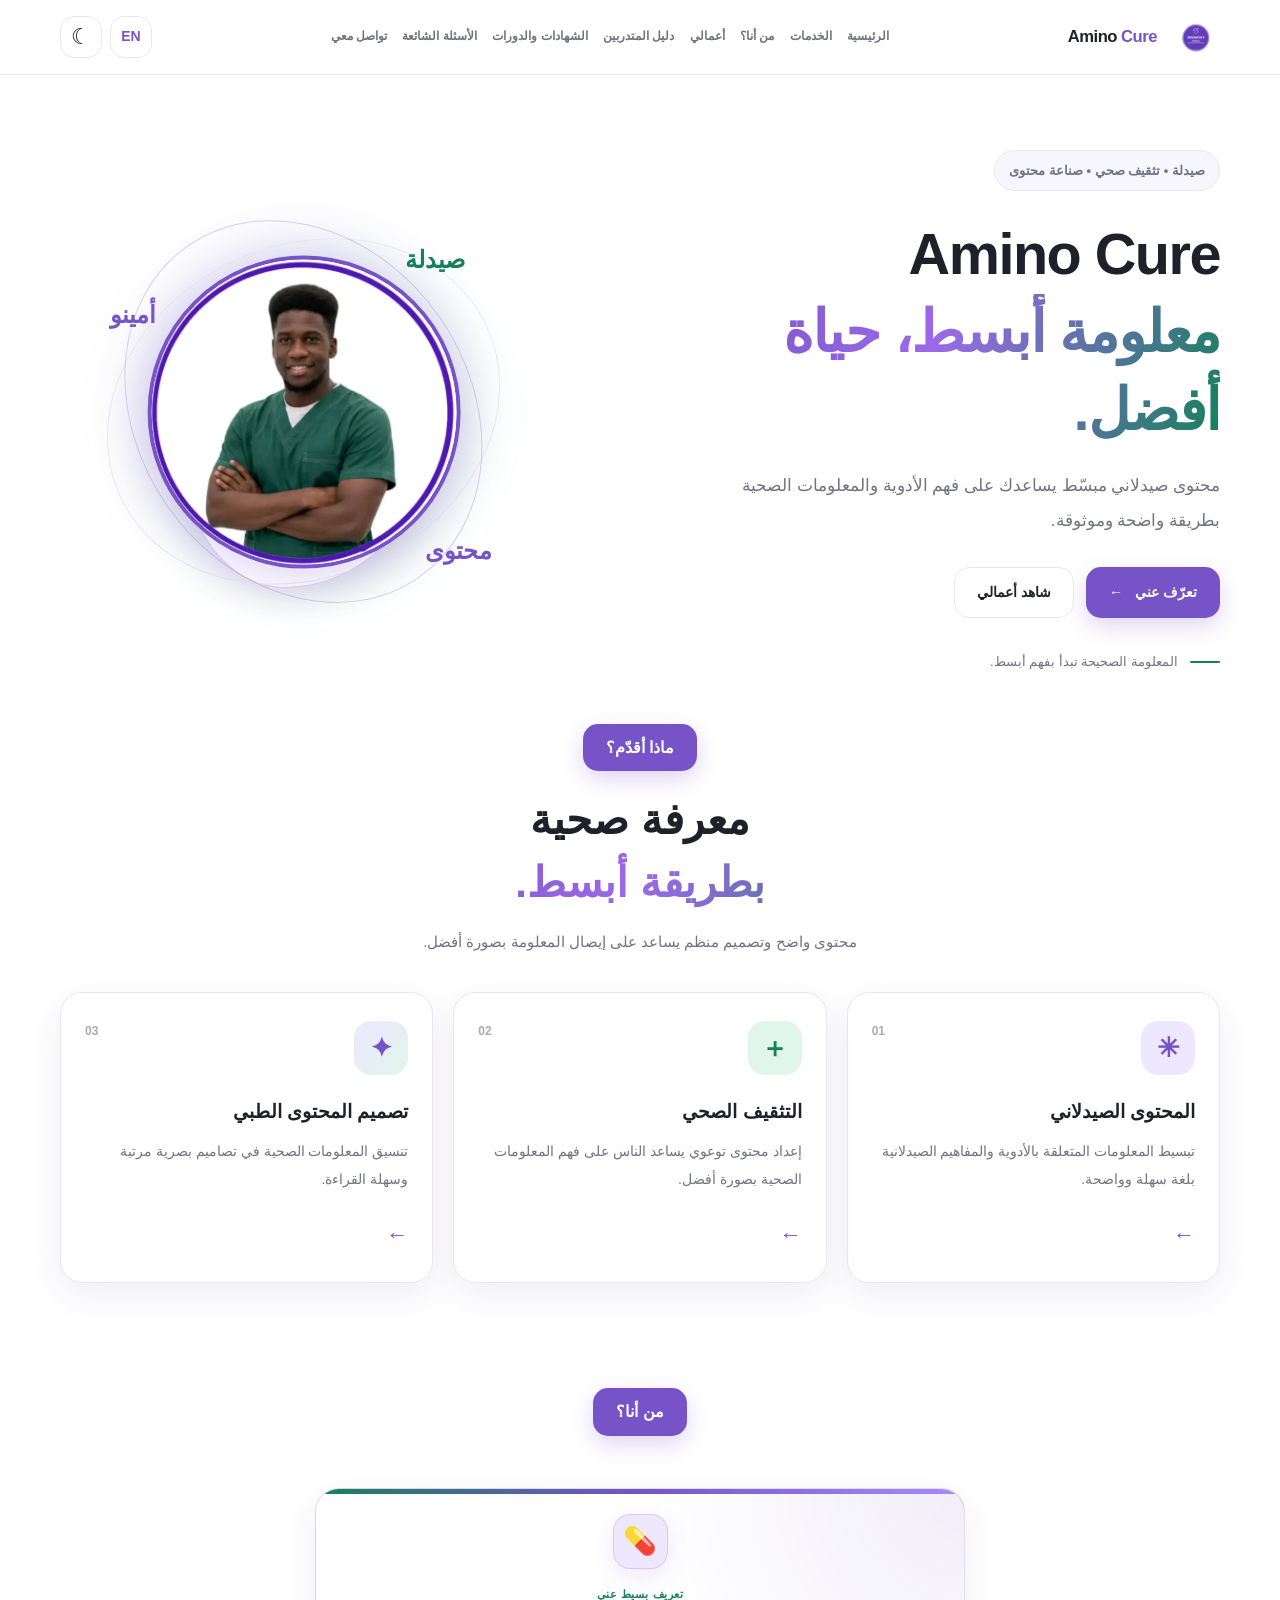
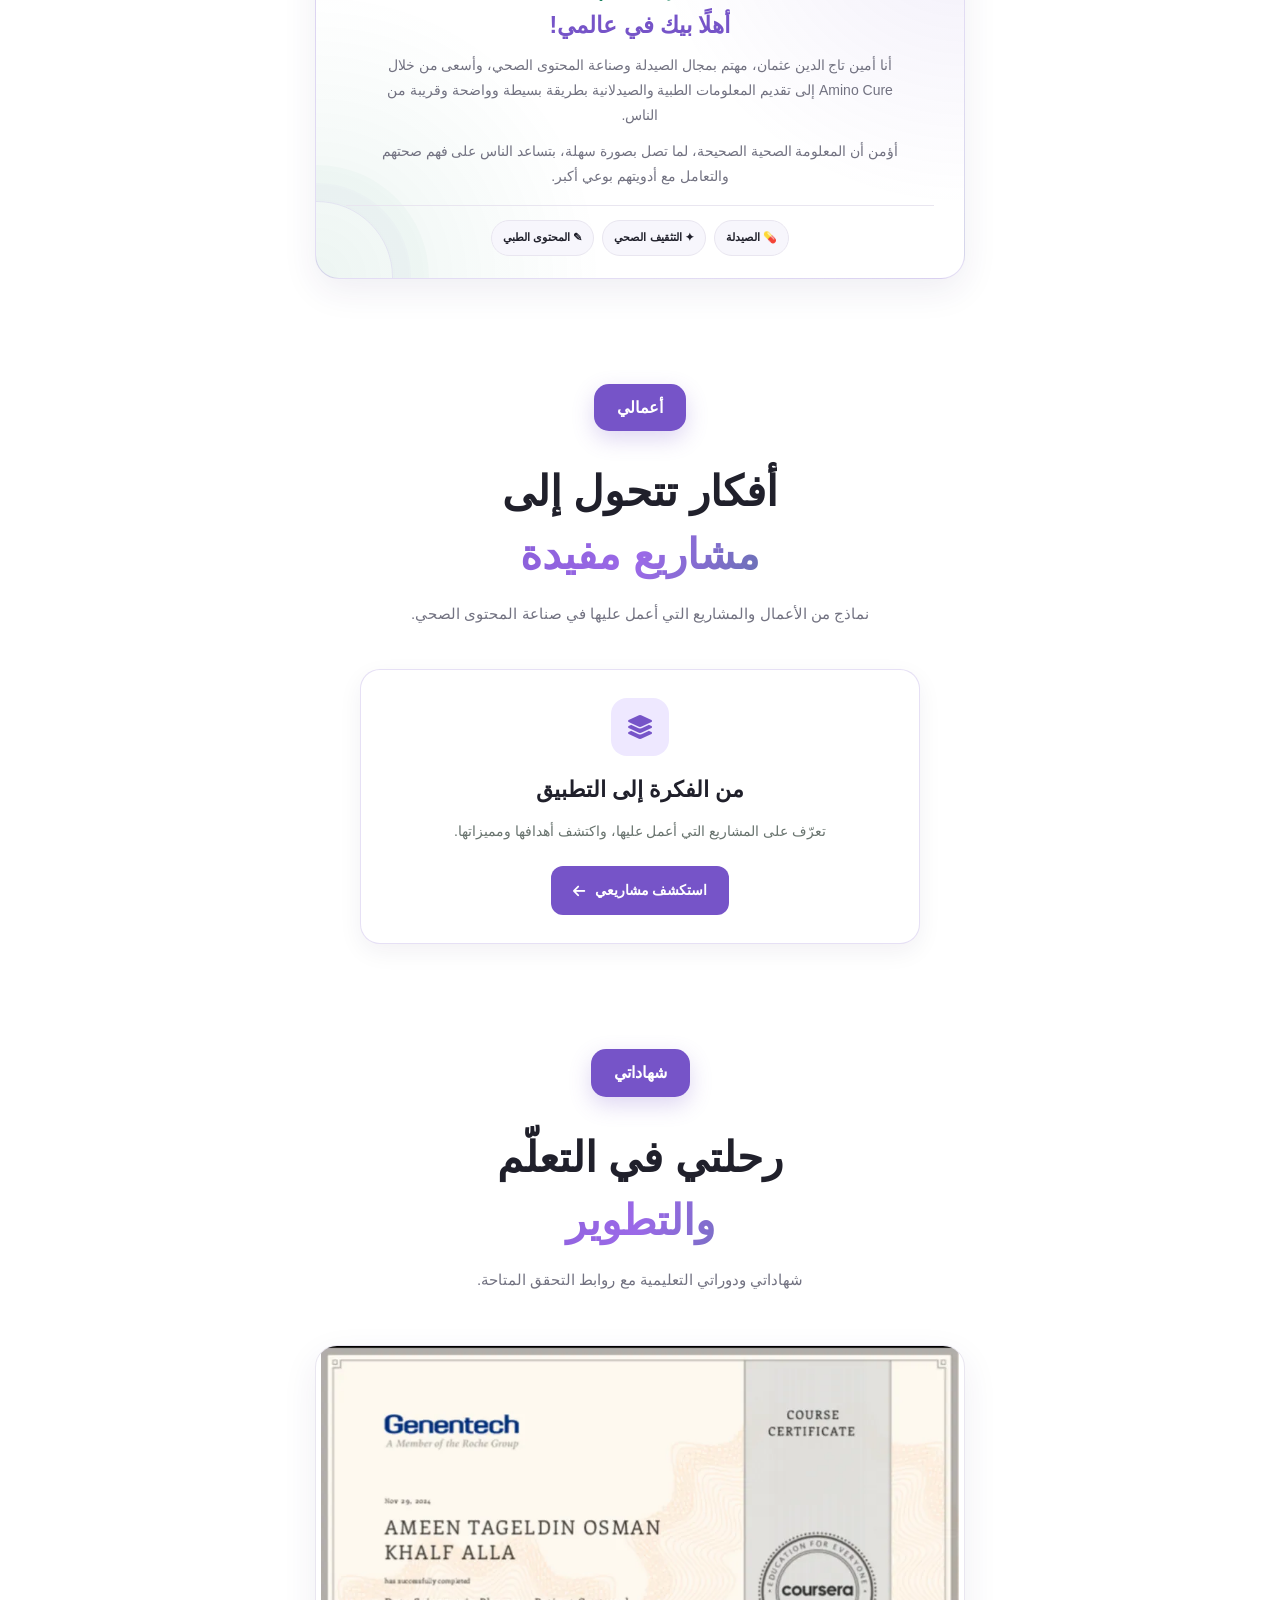
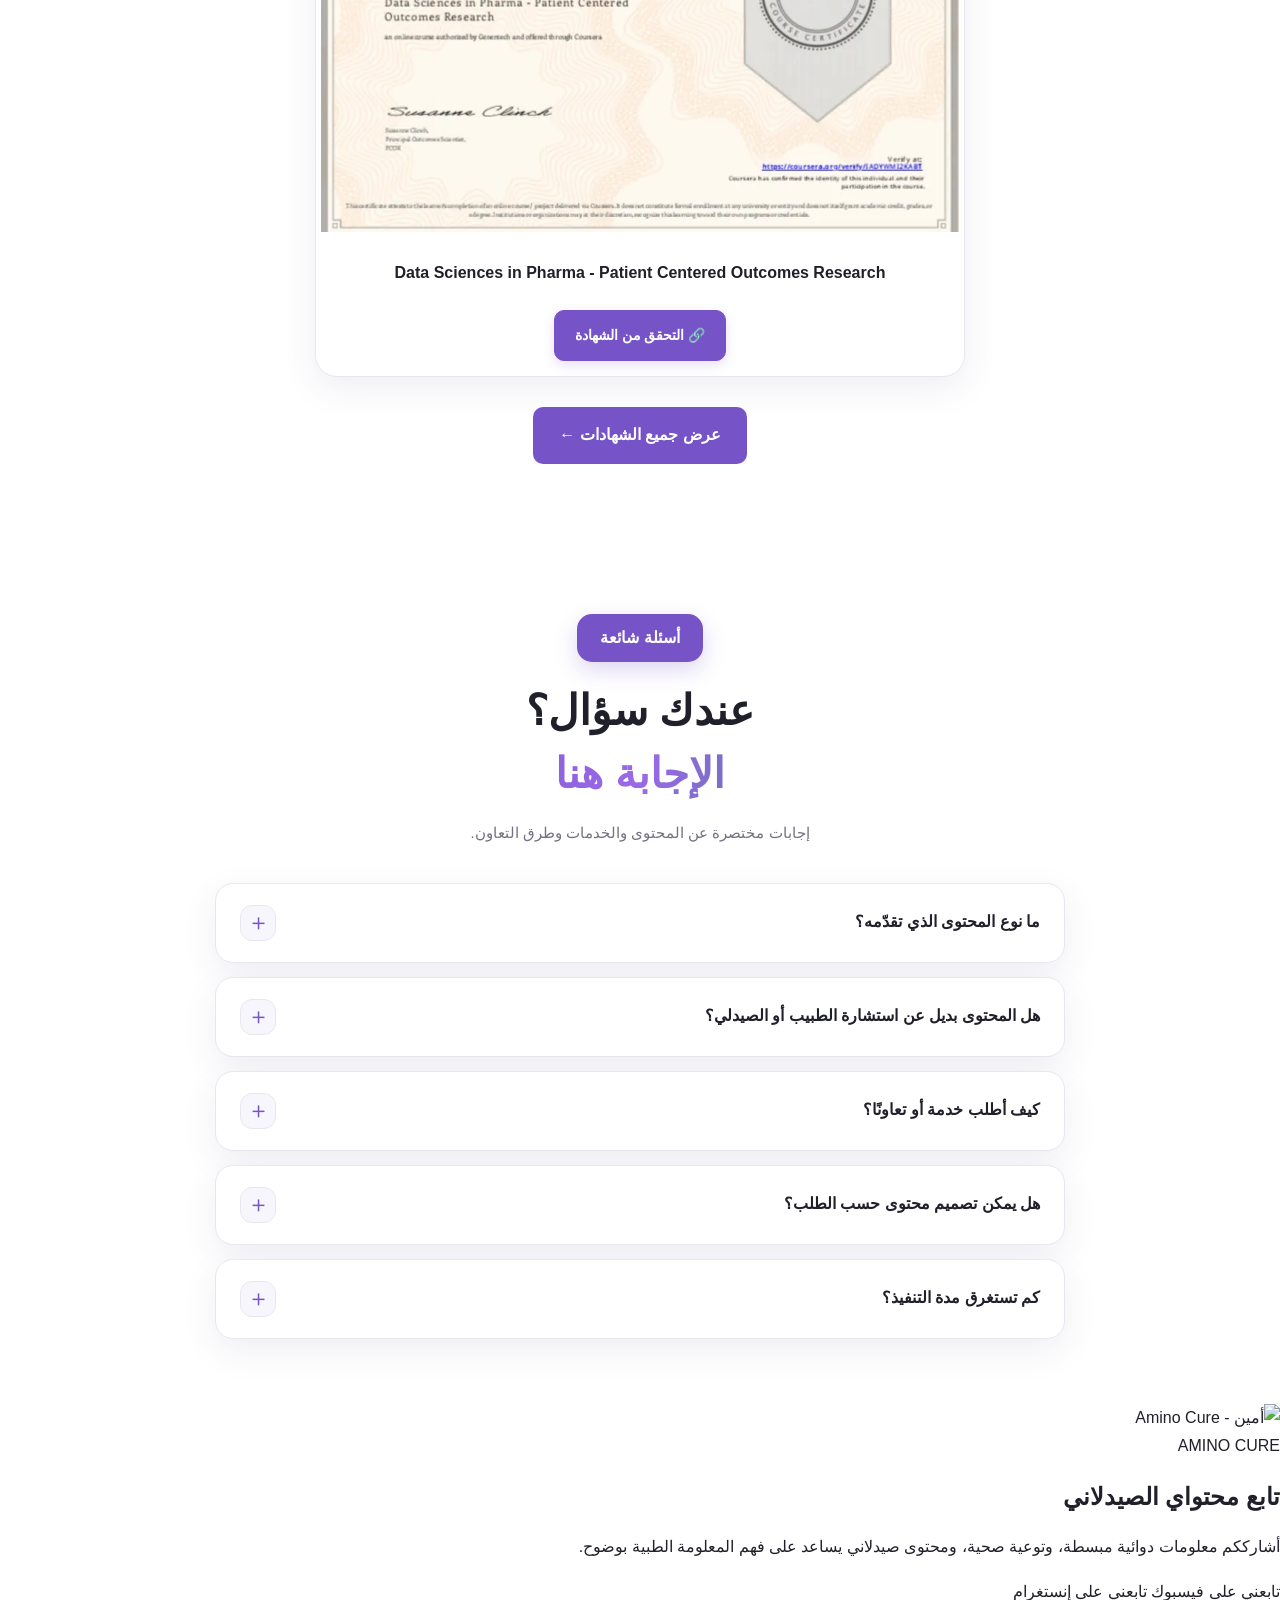
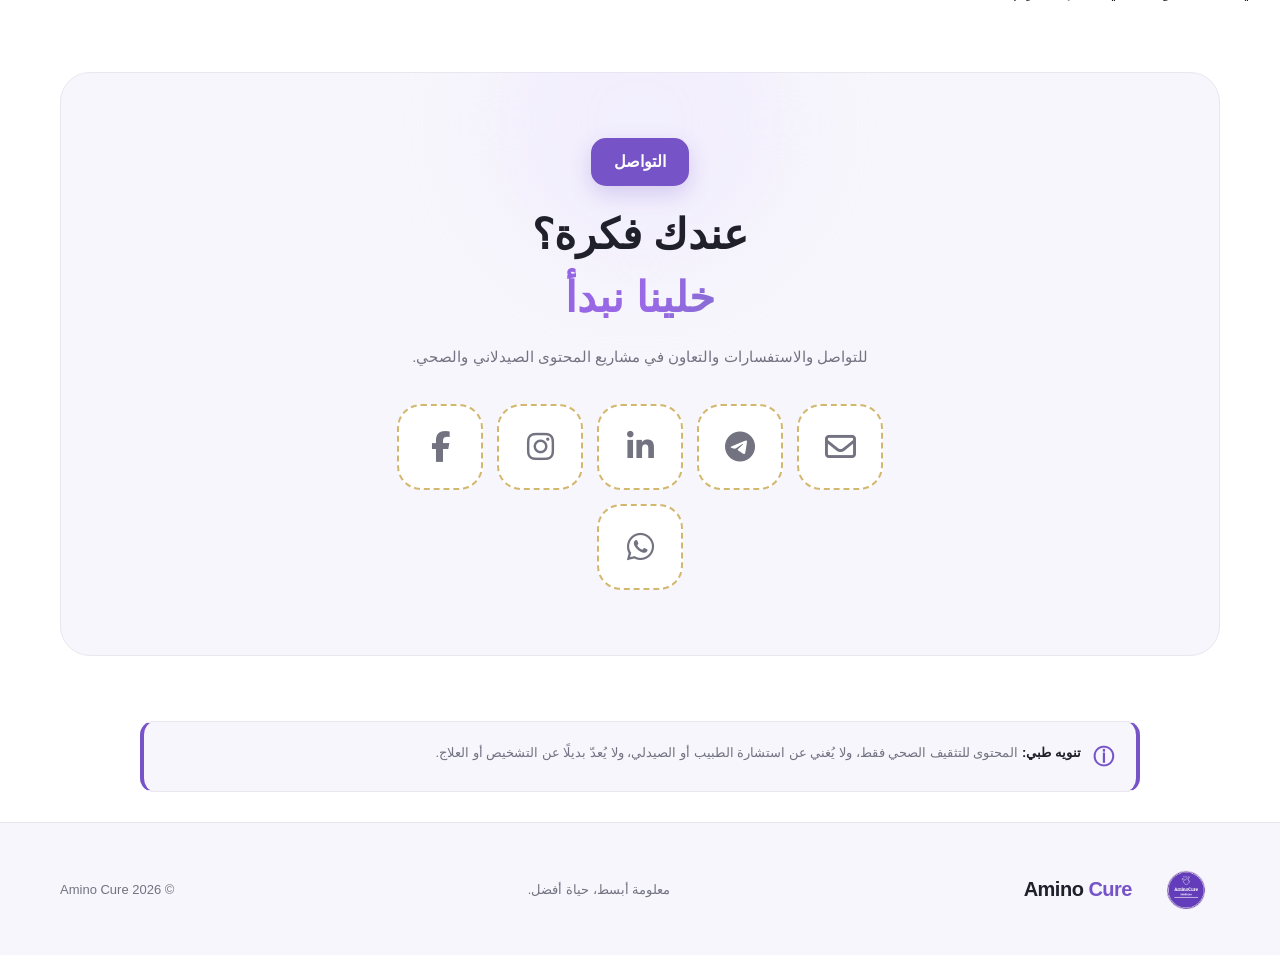
==== commit 787c0cd6: "Add follow section for Amino Cure Added a follow section for Amino Cure with social media links and " ====
--- a/index.html
+++ b/index.html
@@ -490,7 +490,52 @@
 
       </div>
     </section>
-
+<!-- قسم متابعة Amino Cure -->
+<section class="follow-section" id="follow-me">
+
+  <div class="follow-card">
+
+    <img
+      src="profile22.webp"
+      alt="أمين - Amino Cure"
+      class="follow-profile"
+      loading="lazy"
+    >
+
+    <span class="follow-tag">AMINO CURE</span>
+
+    <h2>تابع محتواي الصيدلاني</h2>
+
+    <p class="follow-description">
+      أشارككم معلومات دوائية مبسطة، وتوعية صحية،
+      ومحتوى صيدلاني يساعد على فهم المعلومة الطبية بوضوح.
+    </p>
+
+    <div class="follow-buttons">
+
+      <a
+        href="https://www.facebook.com/profile.php?id=61567925348751"
+        class="follow-btn facebook-btn"
+        target="_blank"
+        rel="noopener noreferrer"
+      >
+        تابعني على فيسبوك
+      </a>
+
+      <a
+        href="https://www.instagram.com/amin.8os?obrf=c2JuZXp1NDNrZmI2"
+        class="follow-btn instagram-btn"
+        target="_blank"
+        rel="noopener noreferrer"
+      >
+        تابعني على إنستغرام
+      </a>
+
+    </div>
+
+  </div>
+
+</section>
     <!-- التواصل -->
     <section class="section content-section reveal" id="contact">
 
--- a/style.css
+++ b/style.css
@@ -3949,3 +3949,163 @@
     transition: none;
   }
 }
+/* ==========================================
+   AMINO CURE — PROJECTS CTA
+   Responsive • Light & Dark Mode
+========================================== */
+
+/* بطاقة استكشاف المشاريع */
+.projects-cta {
+  box-sizing: border-box;
+  width: 100%;
+  max-width: 560px;
+  margin: 0 auto;
+  padding: 28px 22px;
+  text-align: center;
+
+  background: #ffffff;
+  color: #20202b;
+
+  border: 1px solid rgba(118, 84, 200, 0.18);
+  border-radius: 20px;
+
+  box-shadow: 0 8px 25px rgba(35, 24, 70, 0.06);
+
+  display: flex;
+  flex-direction: column;
+  align-items: center;
+}
+
+/* الأيقونة */
+.projects-cta-icon {
+  width: 58px;
+  height: 58px;
+  margin: 0 auto 16px;
+
+  display: flex;
+  align-items: center;
+  justify-content: center;
+
+  border-radius: 16px;
+  background: #eee8ff;
+  color: #7654c8;
+
+  font-size: 24px;
+}
+
+/* العنوان */
+.projects-cta h3 {
+  margin: 0 0 10px;
+  color: #20202b;
+
+  font-size: 22px;
+  line-height: 1.6;
+  text-align: center;
+}
+
+/* الوصف */
+.projects-cta p {
+  max-width: 400px;
+  margin: 0 auto 22px;
+
+  color: #68736e;
+  font-size: 14px;
+  line-height: 1.9;
+  text-align: center;
+}
+
+/* زر استكشاف المشاريع */
+.projects-cta-button {
+  box-sizing: border-box;
+
+  display: inline-flex;
+  align-items: center;
+  justify-content: center;
+  gap: 10px;
+
+  min-height: 46px;
+  padding: 12px 22px;
+
+  border: none;
+  border-radius: 12px;
+
+  background: #7654c8;
+  color: #ffffff;
+
+  font-size: 14px;
+  font-weight: 700;
+  text-decoration: none;
+
+  transition:
+    background-color 0.2s ease,
+    transform 0.2s ease;
+}
+
+.projects-cta-button:hover {
+  background: #5d3db0;
+  transform: translateY(-2px);
+}
+
+/* الوضع الداكن — متوافق مع script.js */
+body.dark .projects-cta {
+  background: #201b32 !important;
+  color: #f3efff !important;
+
+  border-color: rgba(160, 132, 230, 0.25);
+  box-shadow: 0 8px 25px rgba(0, 0, 0, 0.15);
+}
+
+body.dark .projects-cta h3 {
+  color: #f3efff !important;
+}
+
+body.dark .projects-cta p {
+  color: #d0cbdc !important;
+}
+
+body.dark .projects-cta-icon {
+  background: #33284d !important;
+  color: #c4afff !important;
+}
+
+body.dark .projects-cta-button {
+  background: #7654c8;
+  color: #ffffff !important;
+}
+
+body.dark .projects-cta-button:hover {
+  background: #5d3db0;
+}
+
+/* الهواتف */
+@media (max-width: 600px) {
+  .projects-cta {
+    padding: 24px 17px;
+    border-radius: 17px;
+  }
+
+  .projects-cta-icon {
+    width: 52px;
+    height: 52px;
+    font-size: 22px;
+  }
+
+  .projects-cta h3 {
+    font-size: 20px;
+  }
+
+  .projects-cta p {
+    font-size: 13px;
+  }
+
+  .projects-cta-button {
+    min-height: 44px;
+    padding: 11px 19px;
+  }
+}
+
+@media (prefers-reduced-motion: reduce) {
+  .projects-cta-button {
+    transition: none;
+  }
+}
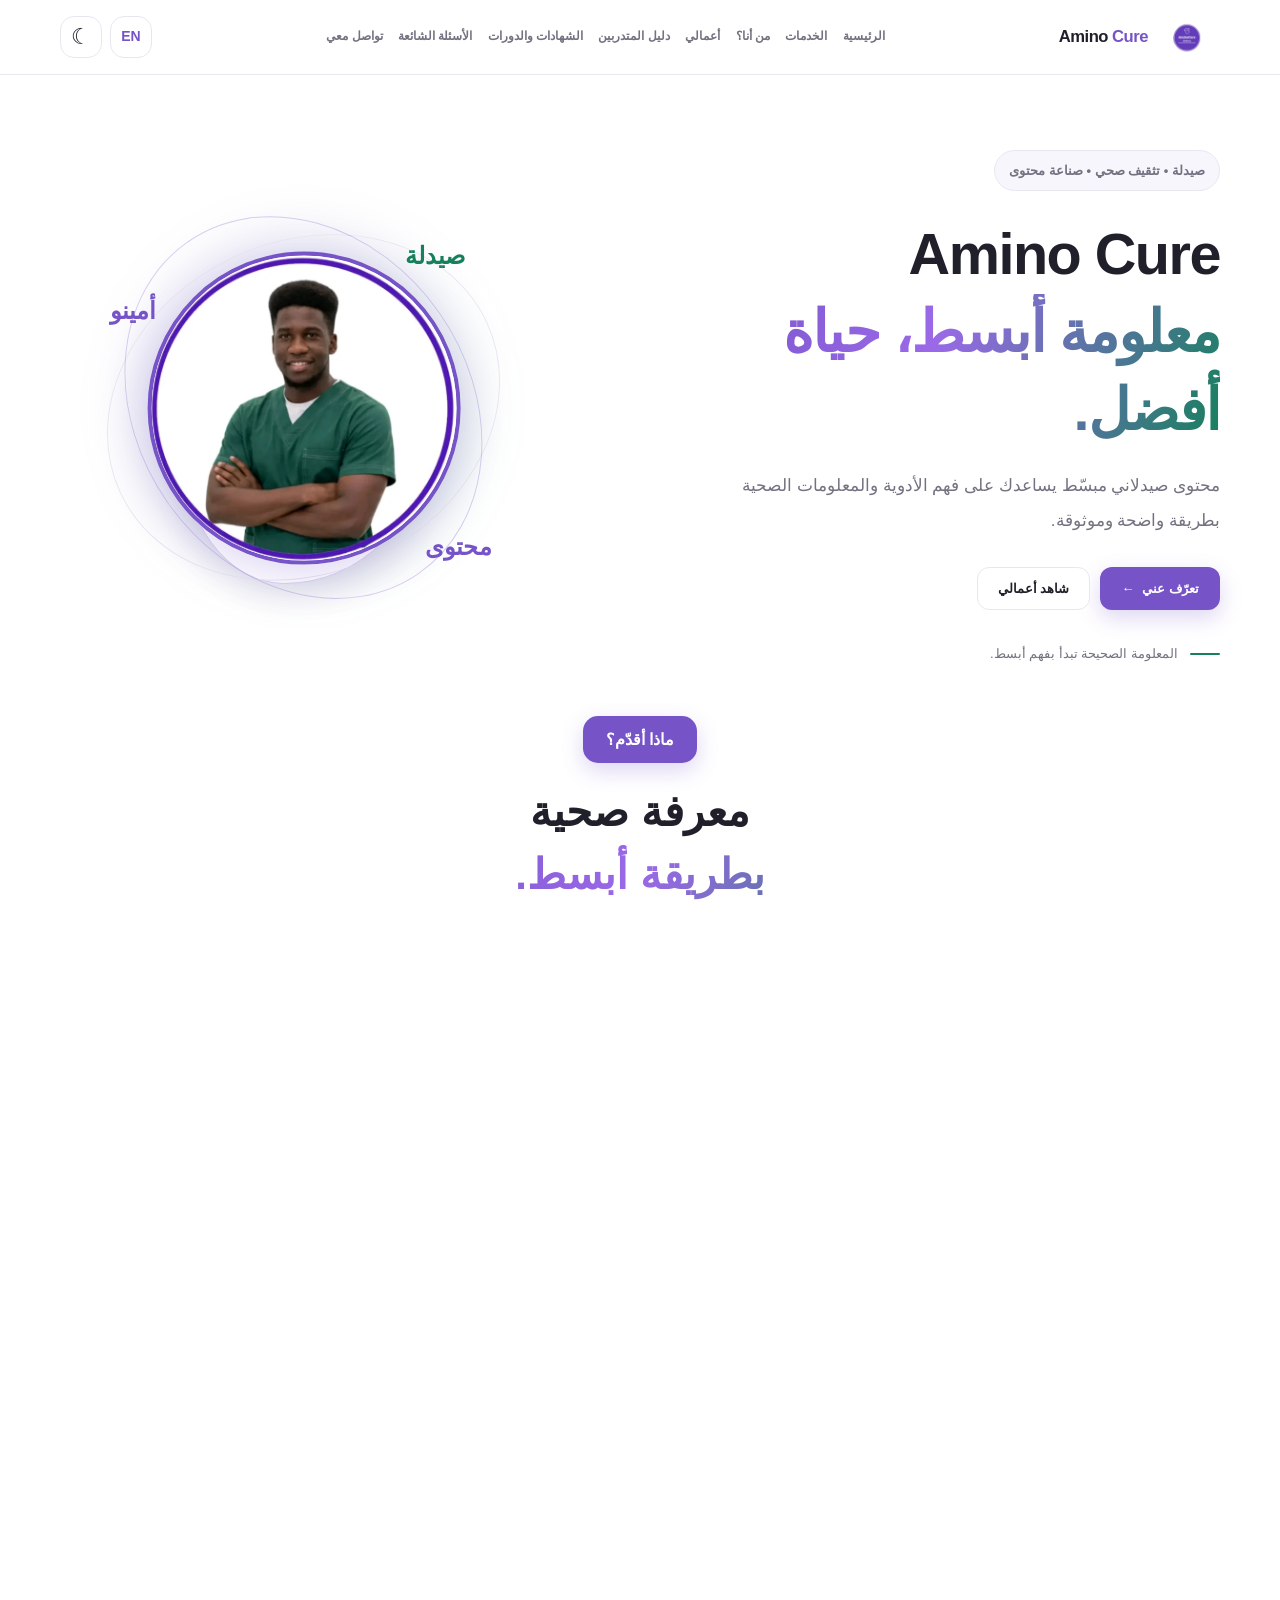
==== commit 73dec4d3: "Add splash screen functionality to index.html" ====
--- a/index.html
+++ b/index.html
@@ -23,7 +23,13 @@
 
   <!-- تحميل مسبق لصورة البروفايل حتى تظهر مباشرة -->
   <link rel="preload" as="image" href="profile.webp" type="image/webp" fetchpriority="high">
-
+  <script>
+    try {
+      if (sessionStorage.getItem("ac-splash-seen") === "1") {
+        document.documentElement.classList.add("ac-seen");
+      }
+    } catch (e) {}
+  </script>
   <link rel="stylesheet" href="style.css">
 
   <!-- Font Awesome -->
@@ -73,7 +79,81 @@
 </head>
 
 <body>
-
+  <!-- شاشة البداية (Splash) -->
+  <div class="ac-splash" id="acSplash" aria-hidden="true">
+    <div class="ac-orb ac-o1"></div>
+    <div class="ac-orb ac-o2"></div>
+
+    <div class="ac-sp-in">
+      <div class="ac-sp-logo">
+        <picture>
+          <source srcset="logo.png" type="png">
+          <img src="logo.png" alt="">
+        </picture>
+      </div>
+
+      <div class="ac-sp-name" id="acSpName"></div>
+      <p class="ac-sp-tag" id="acSpTag"></p>
+
+      <div class="ac-bar"><i></i></div>
+    </div>
+  </div>
+
+    <script>
+    (function () {
+      var root = document.documentElement;
+      var splash = document.getElementById("acSplash");
+      if (!splash) return;
+
+      // ظهر من قبل في هذه الجلسة: احذفه فورًا ولا تعرضه
+      if (root.classList.contains("ac-seen")) {
+        splash.remove();
+        return;
+      }
+
+      // سجّل أنه ظهر، حتى لا يتكرر عند الرجوع من الصفحات الأخرى
+      try { sessionStorage.setItem("ac-splash-seen", "1"); } catch (e) {}
+
+      root.classList.add("ac-lock");
+
+      var lang = "ar";
+      try {
+        var saved = localStorage.getItem("amino-cure-language");
+        if (saved === "en" || saved === "ar") lang = saved;
+      } catch (e) {}
+
+      var name = document.getElementById("acSpName");
+      var tag = document.getElementById("acSpTag");
+
+      ["Amino", "Cure"].forEach(function (word, i) {
+        var span = document.createElement("span");
+        span.className = "ac-w";
+        span.style.setProperty("--i", i);
+        span.textContent = word;
+        name.appendChild(span);
+        if (i === 0) name.appendChild(document.createTextNode(" "));
+      });
+
+      tag.textContent = lang === "ar"
+        ? "معلومة أبسط، حياة أفضل."
+        : "Simpler Knowledge, Better Health.";
+
+      function unlock() {
+        root.classList.remove("ac-lock");
+      }
+
+      setTimeout(function () {
+        splash.classList.add("out");
+        setTimeout(function () {
+          splash.remove();
+          unlock();
+        }, 900);
+      }, 3000);
+
+      // احتياط: فك القفل حتى لو حدث خطأ
+      setTimeout(unlock, 4500);
+    })();
+  </script>
   <!-- شريط التنقل -->
   <header class="header" id="top">
 
--- a/style.css
+++ b/style.css
@@ -2873,6 +2873,15 @@
 #about .about-text p {
   margin-bottom: 20px;
 }
+
+/* ========================================
+   IMAGE LOADING — AMINO CURE
+   وسم picture لا يؤثر على التصميم (يبقى img هو العنصر الظاهر)
+======================================== */
+
+picture {
+  display: contents;
+}
 /* أزرار التحقق من الشهادات */
 .certificate-button {
   display: inline-flex;
@@ -3315,6 +3324,7 @@
     font-size: 10px;
   }
 }
+
 /* ========================================
    مشروع دليل المتدربين
 ======================================== */
@@ -3601,74 +3611,16 @@
   margin: 0 auto 20px;
   border-radius: 12px;
 }
-/* ضبط صورة دليل المتدربين على اللابتوب فقط */
-@media (min-width: 769px) {
-  .trainee-project-image {
-    display: block;
-    width: 100%;
-    max-width: 480px;
-    height: 280px;
-    object-fit: contain;
-    object-position: center;
-    margin: 20px auto;
-  }
-}
-/* إظهار روابط القائمة */
-.nav a {
-  display: inline-flex;
-  visibility: visible;
-  opacity: 1;
-}
-
-/* منع إخفاء رابط دليل المتدربين */
-.nav a[href*="AminoCure-Trainee-Guide"] {
-  display: inline-flex !important;
-  visibility: visible !important;
-  opacity: 1 !important;
-}
-/* =================================
-   تنظيم قائمة التنقل على اللابتوب
-================================= */
-
-@media (min-width: 1025px) {
-
-  .header {
-    display: flex;
-    align-items: center;
-    justify-content: space-between;
-    gap: 20px;
-  }
-
-  .header .logo {
-    flex-shrink: 0;
-  }
-
-  .header .nav {
-    display: flex;
-    align-items: center;
-    justify-content: center;
-    flex: 1;
-    gap: clamp(10px, 1.2vw, 20px);
-    min-width: 0;
-  }
-
-  .header .nav a {
-    display: inline-flex;
-    align-items: center;
-    justify-content: center;
-    white-space: nowrap;
-    font-size: clamp(13px, 0.95vw, 15px);
-    flex-shrink: 0;
-  }
-
-  .header .header-actions {
-    display: flex;
-    align-items: center;
-    gap: 10px;
-    flex-shrink: 0;
-  }
-
-}
+
+/* ==========================================
+   AMINO CURE — RESPONSIVE HEADER PRO
+   Responsive navigation for all screen sizes
+   No color overrides
+=====;===================================== */
+/* ==========================================
+   AMINO CURE — RESPONSIVE NAVIGATION
+   الهواتف القديمة والحديثة والتابلت واللابتوب
+========================================== */
 
 /* ==========================================
    AMINO CURE — RESPONSIVE HEADER FINAL
@@ -3949,163 +3901,1647 @@
     transition: none;
   }
 }
-/* ==========================================
-   AMINO CURE — PROJECTS CTA
-   Responsive • Light & Dark Mode
-========================================== */
-
-/* بطاقة استكشاف المشاريع */
+/* =====================================
+   AMINO CURE — PROJECTS CALL TO ACTION
+===================================== */
+
 .projects-cta {
+  max-width: 600px;
+  margin: 0 auto;
+  padding: 32px 24px;
+  text-align: center;
+  border-radius: 22px;
+  border: 1px solid rgba(118, 84, 200, 0.2);
+  background: var(--card-bg, #ffffff);
+  box-shadow: 0 10px 30px rgba(35, 24, 70, 0.06);
+}
+
+.projects-cta-icon {
+  width: 62px;
+  height: 62px;
+  margin: 0 auto 18px;
+  display: flex;
+  align-items: center;
+  justify-content: center;
+  border-radius: 18px;
+  background: #eee8ff;
+  color: #7654c8;
+  font-size: 25px;
+}
+
+.projects-cta h3 {
+  margin: 0 0 12px;
+  font-size: 23px;
+}
+
+.projects-cta p {
+  max-width: 420px;
+  margin: 0 auto 24px;
+  font-size: 15px;
+  line-height: 1.9;
+}
+
+.projects-cta-button {
+  display: inline-flex;
+  align-items: center;
+  justify-content: center;
+  gap: 12px;
+  min-height: 48px;
+  padding: 13px 24px;
+  border-radius: 12px;
+  background: #7654c8;
+  color: #ffffff;
+  text-decoration: none;
+  font-weight: 700;
+  transition: background 0.2s ease, transform 0.2s ease;
+}
+
+.projects-cta-button:hover {
+  background: #5d3db0;
+  transform: translateY(-2px);
+}
+
+html[data-theme="dark"] .projects-cta {
+  background: var(--card-bg, #201b32);
+  border-color: rgba(160, 132, 230, 0.2);
+}
+
+html[data-theme="dark"] .projects-cta h3 {
+  color: #ffffff;
+}
+
+html[data-theme="dark"] .projects-cta p {
+  color: #d0cbdc;
+}
+
+html[data-theme="dark"] .projects-cta-icon {
+  background: #33284d;
+  color: #c4afff;
+}
+
+@media (max-width: 600px) {
+  .projects-cta {
+    padding: 26px 18px;
+  }
+
+  .projects-cta h3 {
+    font-size: 21px;
+  }
+
+  .projects-cta p {
+    font-size: 14px;
+  }
+}
+
+@media (prefers-reduced-motion: reduce) {
+  .projects-cta-button {
+    transition: none;
+  }
+}
+/* =================================
+   إصلاح بطاقات المشاريع في الوضع الداكن
+================================= */
+
+html[data-theme="dark"] .projects-page-card,
+html[data-theme="dark"] .projects-cta {
+  background: #201b32 !important;
+  border-color: rgba(160, 132, 230, 0.22);
+  color: #f3efff;
+}
+
+html[data-theme="dark"] .projects-page-content h3,
+html[data-theme="dark"] .projects-cta h3 {
+  color: #f3efff !important;
+}
+
+html[data-theme="dark"] .projects-page-content p,
+html[data-theme="dark"] .projects-cta p {
+  color: #c9c3d8 !important;
+}
+/* =================================
+   تحسين تناسق بطاقات المشاريع
+================================= */
+
+.projects-page-grid {
+  max-width: 900px;
+  margin-inline: auto;
+  grid-template-columns: repeat(2, minmax(0, 1fr));
+  gap: 20px;
+  align-items: stretch;
+}
+
+.projects-page-card {
+  border-radius: 16px;
+}
+
+.projects-page-image {
+  aspect-ratio: 16 / 9;
+  width: 100%;
+  height: auto;
+  object-fit: cover;
+}
+
+.projects-page-content {
+  padding: 18px;
+}
+
+.projects-page-content h3 {
+  font-size: 19px;
+  margin-bottom: 8px;
+}
+
+.projects-page-content p {
+  font-size: 13px;
+  line-height: 1.8;
+  margin-bottom: 16px;
+}
+
+.projects-page-button {
+  min-height: 44px;
+  padding: 10px 14px;
+  font-size: 14px;
+}
+
+/* الهواتف */
+@media (max-width: 650px) {
+  .projects-page-grid {
+    max-width: 420px;
+    grid-template-columns: minmax(0, 1fr);
+    gap: 18px;
+  }
+
+  .projects-page-image {
+    aspect-ratio: 16 / 9;
+  }
+
+  .projects-page-content {
+    padding: 16px;
+  }
+
+  .projects-page-content h3 {
+    font-size: 18px;
+  }
+}
+/* =================================
+   تنسيق بطاقات المشاريع والصور
+================================= */
+
+.projects-page-grid {
+  max-width: 850px;
+  margin: 0 auto;
+  display: grid;
+  grid-template-columns: repeat(2, minmax(0, 1fr));
+  gap: 22px;
+  align-items: stretch;
+}
+
+/* البطاقة */
+.projects-page-card {
+  display: flex;
+  flex-direction: column;
+  overflow: hidden;
+  border-radius: 18px;
+  text-align: center;
+  min-width: 0;
+}
+
+/* مساحة الصورة */
+.projects-page-image {
+  display: block;
+  width: 100%;
+  height: 190px;
+  aspect-ratio: auto;
+  object-fit: contain !important;
+  object-position: center;
+  padding: 10px;
   box-sizing: border-box;
-  width: 100%;
-  max-width: 560px;
-  margin: 0 auto;
-  padding: 28px 22px;
-  text-align: center;
-
-  background: #ffffff;
-  color: #20202b;
-
-  border: 1px solid rgba(118, 84, 200, 0.18);
-  border-radius: 20px;
-
-  box-shadow: 0 8px 25px rgba(35, 24, 70, 0.06);
-
+  background: #f5f3fa;
+}
+
+/* محتوى البطاقة */
+.projects-page-content {
   display: flex;
   flex-direction: column;
   align-items: center;
-}
-
-/* الأيقونة */
-.projects-cta-icon {
-  width: 58px;
-  height: 58px;
-  margin: 0 auto 16px;
-
+  flex: 1;
+  padding: 18px 16px;
+  text-align: center;
+}
+
+/* عنوان المشروع */
+.projects-page-content h3 {
+  font-size: 19px;
+  line-height: 1.6;
+  margin: 0 0 10px;
+  text-align: center;
+}
+
+/* وصف المشروع */
+.projects-page-content p {
+  font-size: 14px;
+  line-height: 1.9;
+  margin: 0 0 16px;
+  text-align: center;
+}
+
+/* حالة المشروع */
+.projects-page-content .project-status {
+  margin-top: auto;
+}
+
+/* زر المشروع */
+.projects-page-button {
+  display: inline-flex;
+  align-items: center;
+  justify-content: center;
+  gap: 8px;
+  min-height: 43px;
+  margin-top: 12px;
+  padding: 10px 18px;
+  text-align: center;
+  border-radius: 11px;
+}
+
+/* الوضع الداكن */
+html[data-theme="dark"] .projects-page-image {
+  background: #292238;
+}
+
+html[data-theme="dark"] .projects-page-card {
+  background: #201b32 !important;
+  color: #f3efff;
+}
+
+html[data-theme="dark"] .projects-page-content h3 {
+  color: #f3efff;
+}
+
+html[data-theme="dark"] .projects-page-content p {
+  color: #d0cbdc;
+}
+
+/* الهواتف */
+@media (max-width: 650px) {
+  .projects-page-grid {
+    max-width: 380px;
+    grid-template-columns: minmax(0, 1fr);
+    gap: 20px;
+  }
+
+  .projects-page-image {
+    height: 180px;
+  }
+
+  .projects-page-content {
+    padding: 16px;
+  }
+
+  .projects-page-content h3 {
+    font-size: 18px;
+  }
+
+  .projects-page-content p {
+    font-size: 13px;
+  }
+}
+/* إصلاح بطاقة الأعمال في الصفحة الرئيسية - الوضع الداكن */
+
+body.dark .projects-cta {
+  background: #201b32 !important;
+  border-color: rgba(160, 132, 230, 0.25) !important;
+  color: #f3efff !important;
+}
+
+body.dark .projects-cta h3 {
+  color: #f3efff !important;
+}
+
+body.dark .projects-cta p {
+  color: #d0cbdc !important;
+}
+
+body.dark .projects-cta-icon {
+  background: #33284d !important;
+  color: #c4afff !important;
+}
+
+body.dark .projects-cta-button {
+  color: #ffffff !important;
+}
+/* =================================
+   AMINO CURE - SOCIAL FOLLOW
+================================= */
+
+.social-follow {
+  max-width: 760px;
+  margin: 45px auto;
+  padding: 30px 20px;
+  text-align: center;
+}
+
+.social-follow-header {
+  margin-bottom: 24px;
+}
+
+.social-label {
+  display: inline-block;
+  color: #7654c8;
+  font-size: 13px;
+  font-weight: 700;
+  margin-bottom: 8px;
+}
+
+.social-follow-header h2 {
+  font-size: clamp(21px, 4vw, 28px);
+  margin: 0 0 8px;
+  color: var(--primary, #7654c8);
+}
+
+.social-follow-header p {
+  margin: 0;
+  font-size: 14px;
+  opacity: 0.75;
+}
+
+.social-follow-grid {
+  display: grid;
+  grid-template-columns: repeat(2, minmax(0, 1fr));
+  gap: 16px;
+}
+
+.social-follow-card {
+  display: flex;
+  flex-direction: column;
+  align-items: center;
+  justify-content: center;
+  gap: 12px;
+  padding: 24px 12px;
+  border: 1px solid rgba(118, 84, 200, 0.2);
+  border-radius: 18px;
+  background: var(--card-bg, #fff);
+  color: inherit;
+  text-decoration: none;
+  transition: transform 0.25s ease,
+              box-shadow 0.25s ease;
+}
+
+.social-follow-card:hover {
+  transform: translateY(-4px);
+  box-shadow: 0 8px 24px rgba(118, 84, 200, 0.13);
+}
+
+.social-follow-icon {
   display: flex;
   align-items: center;
   justify-content: center;
-
-  border-radius: 16px;
-  background: #eee8ff;
-  color: #7654c8;
-
-  font-size: 24px;
-}
-
-/* العنوان */
-.projects-cta h3 {
-  margin: 0 0 10px;
-  color: #20202b;
-
-  font-size: 22px;
-  line-height: 1.6;
-  text-align: center;
-}
-
-/* الوصف */
-.projects-cta p {
-  max-width: 400px;
-  margin: 0 auto 22px;
-
-  color: #68736e;
+  width: 62px;
+  height: 62px;
+  border-radius: 18px;
+  color: #fff;
+  font-size: 38px;
+  font-weight: 700;
+}
+
+.facebook-icon {
+  background: #1877f2;
+  font-family: Arial, sans-serif;
+}
+
+.instagram-icon {
+  background: linear-gradient(
+    45deg,
+    #feda75,
+    #fa7e1e,
+    #d62976,
+    #962fbf,
+    #4f5bd5
+  );
+}
+
+.social-follow-card h3 {
+  margin: 0;
+  font-size: 17px;
+}
+
+.social-follow-button {
+  display: inline-block;
+  padding: 8px 24px;
+  border-radius: 30px;
+  background: #7654c8;
+  color: #fff;
+  font-size: 14px;
+  font-weight: 600;
+}
+
+.social-follow-description {
+  max-width: 520px;
+  margin: 22px auto 0;
   font-size: 14px;
   line-height: 1.9;
+  opacity: 0.8;
+}
+
+@media (max-width: 400px) {
+  .social-follow {
+    padding: 24px 12px;
+  }
+
+  .social-follow-grid {
+    gap: 10px;
+  }
+
+  .social-follow-card {
+    padding: 20px 8px;
+  }
+
+  .social-follow-icon {
+    width: 54px;
+    height: 54px;
+  }
+}
+/* =================================
+   AMINO CURE - FOLLOW CARD
+================================= */
+
+.follow-section {
+  width: 100%;
+  box-sizing: border-box;
+  padding: 35px 16px;
+  display: flex;
+  justify-content: center;
+  align-items: center;
+}
+
+.follow-card {
+  width: 100%;
+  max-width: 480px;
+  box-sizing: border-box;
+  margin: 0 auto;
+  padding: 30px 24px;
   text-align: center;
-}
-
-/* زر استكشاف المشاريع */
-.projects-cta-button {
+
+  background: var(--card-bg, #ffffff);
+  color: var(--text-color, #292438);
+
+  border: 1px solid rgba(118, 84, 200, 0.22);
+  border-radius: 24px;
+
+  box-shadow: 0 10px 30px rgba(50, 30, 90, 0.09);
+}
+
+/* الصورة */
+.follow-profile {
+  width: 220px;
+  height: 220px;
+  max-width: 100%;
+  object-fit: cover;
+  object-position: center;
+  display: block;
+  margin: 0 auto 20px;
+  border: 3px solid #7654c8;
+  border-radius: 18px;
+}
+
+/* اسم الهوية */
+.follow-tag {
+  display: inline-block;
+  margin-bottom: 10px;
+  color: #7654c8;
+  font-size: 12px;
+  font-weight: 800;
+  letter-spacing: 1.5px;
+}
+
+/* العنوان */
+.follow-card h2 {
+  margin: 0 0 12px;
+  color: var(--primary, #7654c8);
+  font-size: 24px;
+  line-height: 1.5;
+}
+
+/* النبذة */
+.follow-description {
+  max-width: 370px;
+  margin: 0 auto 24px;
+  font-size: 15px;
+  line-height: 1.9;
+  opacity: 0.85;
+}
+
+/* الأزرار */
+.follow-buttons {
+  display: flex;
+  justify-content: center;
+  align-items: stretch;
+  gap: 12px;
+  width: 100%;
+}
+
+.follow-btn {
+  flex: 1;
+  min-width: 0;
   box-sizing: border-box;
-
-  display: inline-flex;
+  display: flex;
   align-items: center;
   justify-content: center;
-  gap: 10px;
-
-  min-height: 46px;
-  padding: 12px 22px;
-
-  border: none;
+
+  padding: 13px 8px;
   border-radius: 12px;
 
-  background: #7654c8;
-  color: #ffffff;
-
+  color: #ffffff !important;
+  text-decoration: none;
+  text-align: center;
   font-size: 14px;
   font-weight: 700;
-  text-decoration: none;
-
-  transition:
-    background-color 0.2s ease,
-    transform 0.2s ease;
-}
-
-.projects-cta-button:hover {
-  background: #5d3db0;
+  line-height: 1.6;
+
+  transition: transform 0.2s ease,
+              opacity 0.2s ease;
+}
+
+.follow-btn:hover {
   transform: translateY(-2px);
-}
-
-/* الوضع الداكن — متوافق مع script.js */
-body.dark .projects-cta {
-  background: #201b32 !important;
-  color: #f3efff !important;
-
-  border-color: rgba(160, 132, 230, 0.25);
-  box-shadow: 0 8px 25px rgba(0, 0, 0, 0.15);
-}
-
-body.dark .projects-cta h3 {
-  color: #f3efff !important;
-}
-
-body.dark .projects-cta p {
-  color: #d0cbdc !important;
-}
-
-body.dark .projects-cta-icon {
-  background: #33284d !important;
-  color: #c4afff !important;
-}
-
-body.dark .projects-cta-button {
+  opacity: 0.9;
+}
+
+
+
+.facebook-btn,
+.instagram-btn {
   background: #7654c8;
   color: #ffffff !important;
 }
 
-body.dark .projects-cta-button:hover {
-  background: #5d3db0;
+.facebook-btn:hover,
+.instagram-btn:hover {
+  background: #6040ad;
+}
+/* الوضع الداكن */
+html[data-theme="dark"] .follow-card,
+body.dark .follow-card {
+  background: #1f1b2e;
+  color: #f3efff;
+  border-color: rgba(180, 155, 255, 0.25);
+  box-shadow: 0 10px 30px rgba(0, 0, 0, 0.2);
+}
+
+html[data-theme="dark"] .follow-card h2,
+body.dark .follow-card h2 {
+  color: #bba5ff;
+}
+
+/* الموبايل */
+@media (max-width: 480px) {
+  .follow-section {
+    padding: 25px 14px;
+  }
+
+  .follow-card {
+    padding: 24px 16px;
+    border-radius: 20px;
+  }
+
+  .follow-profile {
+    width: 170px;
+    height: 170px;
+  }
+
+  .follow-card h2 {
+    font-size: 21px;
+  }
+
+  .follow-description {
+    font-size: 14px;
+  }
+
+  .follow-buttons {
+    gap: 9px;
+  }
+
+  .follow-btn {
+    padding: 12px 6px;
+    font-size: 12px;
+  }
+}
+/* =====================================
+   AMINO CURE - RESPONSIVE FOLLOW CARD
+===================================== */
+
+.follow-section {
+  width: 100%;
+  max-width: 100%;
+  box-sizing: border-box;
+  padding: clamp(20px, 4vw, 40px) 16px;
+  display: flex;
+  justify-content: center;
+}
+
+.follow-card {
+  width: 100%;
+  max-width: 480px;
+  min-width: 0;
+  box-sizing: border-box;
+  margin: 0 auto;
+  padding: clamp(18px, 4vw, 30px);
+  text-align: center;
+  overflow-wrap: anywhere;
+}
+
+/* الصورة تتناسب مع مساحة البطاقة */
+.follow-profile {
+  display: block;
+  width: clamp(170px, 45vw, 220px);
+  height: clamp(170px, 45vw, 220px);
+  max-width: 100%;
+  object-fit: cover;
+  object-position: center;
+  margin: 0 auto 20px;
+  box-sizing: border-box;
+}
+
+/* النصوص */
+.follow-card h2 {
+  font-size: clamp(19px, 3.5vw, 24px);
+  line-height: 1.5;
+  overflow-wrap: anywhere;
+}
+
+.follow-description {
+  width: 100%;
+  max-width: 370px;
+  margin: 0 auto 24px;
+  font-size: clamp(13px, 2.5vw, 15px);
+  line-height: 1.9;
+}
+
+/* الأزرار */
+.follow-buttons {
+  display: flex;
+  justify-content: center;
+  align-items: stretch;
+  flex-wrap: wrap;
+  gap: 10px;
+  width: 100%;
+}
+
+.follow-btn {
+  flex: 1 1 150px;
+  min-width: 0;
+  max-width: 100%;
+  box-sizing: border-box;
+  padding: 12px 10px;
+  white-space: normal;
+  overflow-wrap: anywhere;
+  text-align: center;
+  font-size: clamp(12px, 2.5vw, 14px);
+}
+
+/* الشاشات الصغيرة جدًا */
+@media (max-width: 360px) {
+  .follow-section {
+    padding-right: 10px;
+    padding-left: 10px;
+  }
+
+  .follow-card {
+    padding: 18px 12px;
+    border-radius: 18px;
+  }
+
+  .follow-profile {
+    width: 165px;
+    height: 165px;
+  }
+
+  .follow-buttons {
+    flex-direction: column;
+  }
+
+  .follow-btn {
+    width: 100%;
+    flex: 0 0 auto;
+    font-size: 14px;
+  }
+}
+/* ========================================
+   AMINO CURE — PROJECTS PAGE: DEV NOTICE
+======================================== */
+
+/* تنويه صفحة المشاريع */
+.projects-page-disclaimer {
+  max-width: 720px;
+  margin: 0 auto 26px;
+  border-right-color: #d99a1e;
+  background: rgba(217, 154, 30, 0.07);
+  border-color: rgba(217, 154, 30, 0.3);
+}
+
+.projects-page-disclaimer .projects-disclaimer-icon {
+  background: rgba(217, 154, 30, 0.15);
+  color: #b97a0a;
+}
+
+.projects-page-disclaimer .projects-disclaimer-note {
+  color: #b97a0a;
+}
+
+/* حالة "قيد التطوير" تحت البطاقة */
+.projects-page-card .projects-page-status.is-dev {
+  color: #b97a0a;
+}
+
+.projects-page-card .projects-page-status.is-dev .projects-page-status-dot {
+  background: #d99a1e;
+}
+
+/* الوضع الداكن */
+html[data-theme="dark"] .projects-page-disclaimer,
+body.dark .projects-page-disclaimer {
+  background: rgba(240, 180, 70, 0.07);
+  border-color: rgba(240, 180, 70, 0.28);
+  border-right-color: #f0b446;
+}
+
+html[data-theme="dark"] .projects-page-disclaimer .projects-disclaimer-icon,
+body.dark .projects-page-disclaimer .projects-disclaimer-icon {
+  background: rgba(240, 180, 70, 0.14);
+  color: #f0b446;
+}
+
+html[data-theme="dark"] .projects-page-disclaimer .projects-disclaimer-note,
+body.dark .projects-page-disclaimer .projects-disclaimer-note {
+  color: #f0b446;
+}
+
+html[data-theme="dark"] .projects-page-card .projects-page-status.is-dev,
+body.dark .projects-page-card .projects-page-status.is-dev {
+  color: #f0b446;
+}
+
+html[data-theme="dark"] .projects-page-card .projects-page-status.is-dev .projects-page-status-dot,
+body.dark .projects-page-card .projects-page-status.is-dev .projects-page-status-dot {
+  background: #f0b446;
 }
 
 /* الهواتف */
-@media (max-width: 600px) {
+@media (max-width: 650px) {
+  .projects-page-disclaimer {
+    width: 100%;
+    max-width: 420px;
+    margin-bottom: 20px;
+  }
+}
+/* ========================================
+   AMINO CURE — PROJECTS PAGE DISCLAIMER
+   تنويه صغير، متوسّط، ومتجاوب
+======================================== */
+
+.projects-page-disclaimer {
+  box-sizing: border-box;
+  display: flex;
+  flex-direction: column;
+  align-items: center;
+  gap: 8px;
+
+  width: calc(100% - 32px);
+  max-width: 440px;
+  margin: 0 auto 22px;
+  padding: 12px 14px;
+
+  border: 1px solid rgba(217, 154, 30, 0.3);
+  border-top: 3px solid #d99a1e;
+  border-right: 1px solid rgba(217, 154, 30, 0.3);
+  border-left: 1px solid rgba(217, 154, 30, 0.3);
+  border-radius: 12px;
+
+  text-align: center;
+}
+
+.projects-page-disclaimer .projects-disclaimer-icon {
+  flex: 0 0 auto;
+  width: 28px;
+  height: 28px;
+  font-size: 13px;
+  border-radius: 8px;
+}
+
+.projects-page-disclaimer .projects-disclaimer-content {
+  width: 100%;
+  min-width: 0;
+  text-align: center;
+}
+
+.projects-page-disclaimer .projects-disclaimer-content h3 {
+  margin: 0 0 5px;
+  font-size: 13.5px;
+  line-height: 1.6;
+}
+
+.projects-page-disclaimer .projects-disclaimer-content p {
+  margin: 0;
+  font-size: 11.5px;
+  line-height: 1.85;
+  text-align: center;
+}
+
+.projects-page-disclaimer .projects-disclaimer-note {
+  display: block;
+  margin-top: 6px;
+  font-size: 10.5px;
+  line-height: 1.7;
+  text-align: center;
+}
+
+/* الوضع الداكن */
+html[data-theme="dark"] .projects-page-disclaimer,
+body.dark .projects-page-disclaimer {
+  border-color: rgba(240, 180, 70, 0.28);
+  border-top-color: #f0b446;
+}
+
+/* الشاشات الكبيرة */
+@media (min-width: 1400px) {
+  .projects-page-disclaimer {
+    max-width: 480px;
+  }
+}
+
+/* الهواتف الصغيرة */
+@media (max-width: 380px) {
+  .projects-page-disclaimer {
+    width: calc(100% - 24px);
+    padding: 11px 12px;
+  }
+
+  .projects-page-disclaimer .projects-disclaimer-content p {
+    font-size: 11px;
+  }
+}
+/* توسيط الكارت الأخير لو عدد الكروت فردي */
+@media (min-width: 651px) {
+  .projects-page-grid > .projects-page-card:last-child:nth-child(odd) {
+    grid-column: 1 / -1;
+    justify-self: center;
+    width: calc(50% - 11px);
+  }
+}
+.projects-page-card .projects-page-status.is-dev {
+  color: #b97a0a;
+}
+
+.projects-page-card .projects-page-status.is-dev .projects-page-status-dot {
+  background: #d99a1e;
+}
+/* ========================================
+   ENGLISH MODE — ARROWS
+======================================== */
+
+html[lang="en"] .fa-arrow-left,
+html[lang="en"] .fa-arrow-right {
+  transform: scaleX(-1);
+}
+/* ========================================
+   SPLASH SCREEN — AMINO CURE
+======================================== */
+
+.ac-splash {
+  position: fixed;
+  inset: 0;
+  z-index: 9999;
+
+  display: grid;
+  place-items: center;
+  overflow: hidden;
+
+  color: #ffffff;
+  background: linear-gradient(150deg, #432080, #5b2fa8 45%, #9b7bea);
+
+  animation: ac-sp-out 0.8s 3.6s forwards;
+
+  transition:
+    opacity 0.7s,
+    transform 0.8s cubic-bezier(0.7, 0, 0.2, 1),
+    filter 0.7s;
+}
+
+.ac-splash.out {
+  opacity: 0;
+  transform: scale(1.15);
+  filter: blur(14px);
+  pointer-events: none;
+}
+
+.ac-orb {
+  position: absolute;
+  border-radius: 50%;
+  filter: blur(50px);
+  opacity: 0.5;
+  animation: ac-float 7s ease-in-out infinite;
+}
+
+.ac-o1 {
+  width: 60vmax;
+  height: 60vmax;
+  background: #9b7bea;
+  top: -25vmax;
+  inset-inline-end: -20vmax;
+}
+
+.ac-o2 {
+  width: 50vmax;
+  height: 50vmax;
+  background: #8b5cf6;
+  bottom: -22vmax;
+  inset-inline-start: -18vmax;
+  animation-delay: -3s;
+}
+
+@keyframes ac-float {
+  50% {
+    transform: translate(4vmax, 3vmax) scale(1.12);
+  }
+}
+
+.ac-sp-in {
+  position: relative;
+  padding: 24px;
+  text-align: center;
+}
+
+.ac-sp-logo {
+  width: clamp(150px, 14vw, 220px);
+  height: clamp(150px, 14vw, 220px);
+  margin: 0 auto 16px;
+
+  animation: ac-pop 1s 0.2s cubic-bezier(0.2, 1.4, 0.3, 1) both;
+}
+
+.ac-sp-logo img {
+  display: block;
+  width: 100%;
+  height: 100%;
+  max-width: none;
+  object-fit: contain;
+}
+
+@keyframes ac-pop {
+  from {
+    opacity: 0;
+    transform: scale(0.3) rotate(-25deg);
+    filter: blur(12px);
+  }
+
+  to {
+    opacity: 1;
+    transform: none;
+    filter: none;
+  }
+}
+
+.ac-sp-name {
+  direction: ltr;
+  font-size: clamp(30px, 8vw, 46px);
+  font-weight: 800;
+  line-height: 1.1;
+  letter-spacing: -0.02em;
+}
+
+.ac-w {
+  display: inline-block;
+  opacity: 0;
+  filter: blur(12px);
+  transform: translateY(0.4em);
+
+  animation: ac-w-in 0.8s cubic-bezier(0.2, 0.7, 0.2, 1) forwards;
+  animation-delay: calc(0.7s + var(--i) * 0.15s);
+}
+
+@keyframes ac-w-in {
+  to {
+    opacity: 1;
+    filter: none;
+    transform: none;
+  }
+}
+
+.ac-sp-tag {
+  margin: 8px 0 0;
+  font-size: 14px;
+  opacity: 0;
+  animation: ac-w-in 0.8s 1.3s forwards;
+}
+
+.ac-bar {
+  direction: ltr;
+  width: 150px;
+  height: 4px;
+  margin: 34px auto 0;
+  overflow: hidden;
+
+  border-radius: 4px;
+  background: rgba(255, 255, 255, 0.25);
+
+  opacity: 0;
+  animation: ac-w-in 0.5s 1.2s forwards;
+}
+
+.ac-bar i {
+  display: block;
+  width: 100%;
+  height: 100%;
+
+  border-radius: 4px;
+  background: #ffffff;
+
+  transform: translateX(-100%);
+  animation: ac-load 1.5s 1.3s cubic-bezier(0.5, 0, 0.2, 1) forwards;
+}
+
+@keyframes ac-load {
+  to {
+    transform: none;
+  }
+}
+
+@keyframes ac-sp-out {
+  to {
+    opacity: 0;
+    visibility: hidden;
+    pointer-events: none;
+  }
+}
+
+@media (max-width: 480px) {
+  .ac-sp-logo {
+    width: 150px;
+    height: 150px;
+    margin-bottom: 12px;
+  }
+}
+/* ========================================
+   SPLASH FIX — توسيط ومنع الحركة الأفقية
+======================================== */
+
+html.ac-lock,
+html.ac-lock body {
+  overflow: hidden !important;
+  height: 100%;
+}
+
+.ac-splash {
+  position: fixed;
+  top: 0;
+  left: 0;
+  width: 100%;
+  height: 100vh;
+  height: 100dvh;
+  inset: 0;
+
+  display: flex;
+  align-items: center;
+  justify-content: center;
+
+  overflow: hidden;
+  contain: paint;
+}
+
+.ac-orb {
+  max-width: none;
+}
+
+.ac-o1 {
+  width: 70vmin;
+  height: 70vmin;
+  top: -20vmin;
+  left: auto;
+  right: -20vmin;
+  inset-inline-end: auto;
+}
+
+.ac-o2 {
+  width: 60vmin;
+  height: 60vmin;
+  bottom: -20vmin;
+  right: auto;
+  left: -20vmin;
+  inset-inline-start: auto;
+}
+
+.ac-sp-in {
+  width: 100%;
+  max-width: 420px;
+  margin: 0 auto;
+  padding: 24px;
+
+  display: flex;
+  flex-direction: column;
+  align-items: center;
+  justify-content: center;
+  text-align: center;
+}
+
+.ac-sp-logo {
+  margin-inline: auto;
+}
+
+.ac-sp-name,
+.ac-sp-tag {
+  width: 100%;
+  text-align: center;
+}
+/* ========================================
+   إخفاء السبلاش بعد ظهوره مرة واحدة
+======================================== */
+
+html.ac-seen .ac-splash {
+  display: none !important;
+}
+
+/* ========================================
+   RESPONSIVE — كل الأجهزة
+======================================== */
+
+/* منع أي تمرير أفقي */
+html {
+  -webkit-text-size-adjust: 100%;
+  text-size-adjust: 100%;
+  overflow-x: hidden;
+}
+
+body {
+  overflow-x: hidden;
+}
+
+img,
+video,
+svg,
+iframe {
+  max-width: 100%;
+}
+
+/* ---------- الشاشات الكبيرة جدًا ---------- */
+@media (min-width: 1500px) {
+  :root { --container: 1280px; }
+
+  .header,
+  .footer {
+    padding-inline: max(24px, calc((100% - 1280px) / 2));
+  }
+
+  .hero { min-height: 680px; }
+}
+
+@media (min-width: 1900px) {
+  :root { --container: 1440px; }
+
+  body { font-size: 17px; }
+
+  .header,
+  .footer {
+    padding-inline: max(24px, calc((100% - 1440px) / 2));
+  }
+
+  .hero-visual { max-width: 540px; }
+  .services-grid { gap: 28px; }
+}
+
+/* ---------- لابتوب صغير: ضغط القائمة قليلًا ---------- */
+@media (min-width: 1101px) and (max-width: 1240px) {
+  .header .nav { gap: 8px; }
+  .header .nav a { font-size: 11px; }
+}
+
+/* ---------- صفحة الشهادات: 3 أعمدة على الشاشات الواسعة ---------- */
+@media (min-width: 1000px) {
+  .certificates-container:has(.certificates-grid:not(.certificates-featured-grid)) {
+    max-width: 1100px;
+  }
+
+  .certificates-grid:not(.certificates-featured-grid) {
+    grid-template-columns: repeat(3, minmax(0, 1fr));
+  }
+}
+
+/* ---------- الشاشات الكبيرة: شبكة المشاريع ---------- */
+@media (min-width: 1100px) {
+  .projects-page-grid { max-width: 1000px; }
+}
+
+/* ---------- تابلت ---------- */
+@media (min-width: 701px) and (max-width: 950px) {
+  .hero {
+    gap: 20px;
+    padding-top: 50px;
+  }
+
+  .hero-visual { max-width: 360px; }
+
+  .hero h1 { font-size: clamp(30px, 5vw, 40px); }
+
+  .follow-card { max-width: 440px; }
+}
+
+/* ---------- هواتف ---------- */
+@media (max-width: 700px) {
+  .hero-actions .btn { flex: 1 1 140px; }
+
+  .social-links { max-width: 100%; }
+
+  .follow-card { max-width: 100%; }
+
+  .projects-cta { max-width: 100%; }
+
+  .medical-disclaimer { width: calc(100% - 28px); }
+
+  .footer { gap: 10px; }
+}
+
+/* ---------- هواتف صغيرة ---------- */
+@media (max-width: 400px) {
+  body { font-size: 15px; }
+
+  .section { width: calc(100% - 24px); }
+
+  .hero {
+    padding-top: 30px;
+    padding-bottom: 20px !important;
+  }
+
+  .hero h1 { font-size: clamp(27px, 8.5vw, 32px); }
+
+  .hero-description { font-size: 14px; }
+
+  .eyebrow {
+    font-size: 10.5px;
+    padding: 7px 11px;
+  }
+
+  .section-heading h2,
+  .contact-panel h2 {
+    font-size: clamp(23px, 7vw, 27px);
+  }
+
+  .section-heading .section-tag,
+  .contact-panel > .section-tag {
+    padding: 8px 15px;
+    font-size: 14px;
+  }
+
+  .service-card,
+  .service-card:last-child { padding: 20px 16px; }
+
+  .projects-cta { padding: 22px 14px; }
+
+  .projects-page-content { padding: 14px; }
+
+  .projects-page-content h3 { font-size: 17px; }
+
+  .certificate-button {
+    width: 100%;
+    padding: 11px 12px;
+    font-size: 13px;
+  }
+
+  .follow-buttons { flex-direction: column; }
+
+  .follow-btn { flex: 0 0 auto; width: 100%; }
+
+  .social-link {
+    width: 54px;
+    height: 54px;
+    flex-basis: 54px;
+    font-size: 21px;
+    border-radius: 15px;
+  }
+
+  .faq-icon { flex-shrink: 0; }
+}
+
+/* ---------- شاشات ضيقة جدًا (طي، هواتف قديمة) ---------- */
+@media (max-width: 340px) {
+  .hero h1 { font-size: 25px; }
+
+  .header a.logo span { display: none; }
+
+  .header a.logo img.logo-image {
+    width: 40px !important;
+    height: 40px !important;
+    min-width: 40px !important;
+    max-width: 40px !important;
+    flex-basis: 40px !important;
+  }
+
+  .social-links { gap: 7px; }
+
+  .social-link {
+    width: 48px;
+    height: 48px;
+    flex-basis: 48px;
+    font-size: 19px;
+  }
+
+  .ac-sp-name { font-size: 28px; }
+}
+
+/* ---------- هاتف بوضع أفقي (ارتفاع قصير) ---------- */
+@media (max-height: 480px) and (orientation: landscape) {
+  .hero {
+    min-height: auto;
+    padding-top: 24px;
+    padding-bottom: 24px !important;
+  }
+
+  .hero-visual { max-width: 220px; }
+
+  .content-section {
+    padding-top: 32px;
+    padding-bottom: 32px;
+  }
+
+  .ac-sp-logo {
+    width: 90px;
+    height: 90px;
+    margin-bottom: 6px;
+  }
+
+  .ac-bar { margin-top: 16px; }
+}
+
+/* ---------- أجهزة اللمس: إلغاء حركات التحويم ---------- */
+@media (hover: none) {
+  .service-card:hover,
+  .projects-page-card:hover,
+  .certificate-card:hover,
+  .btn:hover,
+  .social-link:hover,
+  .follow-btn:hover {
+    transform: none;
+  }
+}
+/* ========================================
+   تصغير الأزرار والبطاقات — متوسط وصغير
+======================================== */
+
+/* ---------- زرا «نبذة عني / شاهد أعمالي» ---------- */
+.hero-actions {
+  gap: 10px;
+}
+
+.hero-actions .btn {
+  flex: 0 0 auto !important;
+  width: auto !important;
+  min-height: 42px;
+  padding: 9px 20px;
+  font-size: 13px;
+  border-radius: 12px;
+  gap: 8px;
+}
+
+/* ---------- متوسط (تابلت) ---------- */
+@media (max-width: 950px) {
+  .content-section {
+    padding-top: 46px;
+    padding-bottom: 46px;
+  }
+
+  .section-heading { margin-bottom: 26px; }
+
+  .section-heading .section-tag,
+  .contact-panel > .section-tag {
+    padding: 7px 16px;
+    font-size: 14px;
+    border-radius: 12px;
+  }
+
+  .section-heading h2,
+  .contact-panel h2 {
+    font-size: clamp(24px, 4vw, 31px);
+    margin: 12px 0 9px;
+  }
+
+  .section-heading p,
+  .contact-panel > p {
+    font-size: 14px;
+    line-height: 1.9;
+  }
+
+  .services-grid { gap: 14px; }
+
+  .service-card,
+  .service-card:last-child {
+    padding: 20px 18px;
+    border-radius: 18px;
+  }
+
+  .card-icon {
+    width: 44px;
+    height: 44px;
+    margin-bottom: 14px;
+    border-radius: 14px;
+    font-size: 21px;
+  }
+
+  .service-card h3 { font-size: 17px; }
+  .service-card p { font-size: 13px; line-height: 1.85; }
+  .card-arrow { margin-top: 12px; font-size: 19px; }
+
   .projects-cta {
-    padding: 24px 17px;
-    border-radius: 17px;
+    max-width: 480px;
+    padding: 24px 20px;
+    border-radius: 18px;
   }
 
   .projects-cta-icon {
-    width: 52px;
-    height: 52px;
-    font-size: 22px;
-  }
-
-  .projects-cta h3 {
-    font-size: 20px;
-  }
-
-  .projects-cta p {
+    width: 50px;
+    height: 50px;
+    margin-bottom: 12px;
+    border-radius: 15px;
+    font-size: 21px;
+  }
+
+  .projects-cta h3 { font-size: 19px; margin-bottom: 8px; }
+  .projects-cta p { font-size: 13px; margin-bottom: 16px; }
+
+  .projects-cta-button,
+  .projects-page-button,
+  .certificate-button {
+    min-height: 40px;
+    padding: 8px 18px;
     font-size: 13px;
-  }
-
-  .projects-cta-button {
-    min-height: 44px;
-    padding: 11px 19px;
-  }
-}
-
-@media (prefers-reduced-motion: reduce) {
-  .projects-cta-button {
-    transition: none;
-  }
-}
+    border-radius: 10px;
+  }
+
+  .follow-card { max-width: 400px; padding: 22px 18px; }
+
+  .follow-profile {
+    width: 150px;
+    height: 150px;
+    margin-bottom: 14px;
+  }
+
+  .follow-card h2 { font-size: 20px; }
+  .follow-description { font-size: 13px; margin-bottom: 16px; }
+
+  .follow-btn {
+    padding: 10px 8px;
+    font-size: 13px;
+    border-radius: 10px;
+  }
+
+  .contact-panel { padding: 30px 18px; border-radius: 22px; }
+}
+
+/* ---------- هواتف ---------- */
+@media (max-width: 700px) {
+  .hero-actions .btn {
+    min-height: 40px;
+    padding: 8px 17px;
+    font-size: 12.5px;
+  }
+
+  .content-section {
+    padding-top: 34px;
+    padding-bottom: 34px;
+  }
+
+  .hero-visual { width: min(100%, 270px); }
+
+  .services-grid { gap: 11px; }
+
+  .service-card,
+  .service-card:last-child { padding: 17px 15px; }
+
+  .card-icon {
+    width: 40px;
+    height: 40px;
+    margin-bottom: 11px;
+    font-size: 19px;
+  }
+
+  .service-card h3 { font-size: 16px; margin-bottom: 8px; }
+  .service-card p { font-size: 12.5px; }
+
+  #about .about-content { padding: 20px 14px 16px; }
+
+  .projects-cta { padding: 20px 16px; }
+
+  .projects-page-grid { max-width: 330px; gap: 14px; }
+
+  .projects-page-card > img.projects-page-image,
+  .projects-page-card > .projects-page-image,
+  .projects-page-image { height: 150px; min-height: 150px; max-height: 150px; }
+
+  .projects-page-content { padding: 14px 13px; }
+  .projects-page-content h3 { font-size: 16px; }
+  .projects-page-content p { font-size: 12.5px; line-height: 1.8; margin-bottom: 12px; }
+
+  .certificates-grid { gap: 12px; }
+  .certificates-grid .certificate-card .certificate-content { padding: 10px 12px 14px; }
+  .certificates-grid .certificate-card .certificate-content h3 { font-size: 14px; margin: 8px 0; }
+
+  #faq .faq summary { padding: 13px 12px; font-size: 13px; }
+  #faq .faq .faq-icon { flex-basis: 28px; width: 28px; height: 28px; font-size: 18px; }
+  #faq .faq details > p { padding: 0 12px 14px; font-size: 12.5px; }
+
+  .follow-card { max-width: 340px; padding: 18px 14px; }
+  .follow-profile { width: 130px; height: 130px; }
+
+  .social-link {
+    width: 54px;
+    height: 54px;
+    flex-basis: 54px;
+    font-size: 21px;
+    border-radius: 15px;
+  }
+
+  .back-to-top { width: 40px; height: 40px; font-size: 22px; }
+}
+
+/* ---------- هواتف صغيرة ---------- */
+@media (max-width: 400px) {
+  .hero-actions {
+    flex-direction: row;
+    justify-content: center;
+    gap: 8px;
+  }
+
+  .hero-actions .btn {
+    width: auto !important;
+    min-height: 38px;
+    padding: 7px 14px;
+    font-size: 12px;
+    border-radius: 10px;
+  }
+
+  .service-card,
+  .service-card:last-child { padding: 15px 13px; }
+
+  .projects-page-grid { max-width: 100%; }
+
+  .social-link {
+    width: 48px;
+    height: 48px;
+    flex-basis: 48px;
+    font-size: 19px;
+    border-radius: 13px;
+  }
+}
+/* ========================================
+   السبلاش على الشاشات الكبيرة
+======================================== */
+
+@media (min-width: 1024px) and (min-height: 481px) {
+  .ac-sp-in {
+    max-width: 760px;
+  }
+
+  .ac-sp-logo {
+    width: clamp(240px, 30vmin, 400px);
+    height: clamp(240px, 30vmin, 400px);
+    margin-bottom: 22px;
+  }
+
+  .ac-sp-name {
+    font-size: clamp(52px, 8vmin, 96px);
+  }
+
+  .ac-sp-tag {
+    margin-top: 14px;
+    font-size: clamp(17px, 2.3vmin, 28px);
+  }
+
+  .ac-bar {
+    width: clamp(220px, 22vmin, 340px);
+    height: 5px;
+    margin-top: clamp(38px, 5vmin, 60px);
+  }
+}
+
+/* شاشات عريضة جدًا (2K / 4K) */
+@media (min-width: 1900px) and (min-height: 700px) {
+  .ac-sp-logo {
+    width: clamp(300px, 34vmin, 480px);
+    height: clamp(300px, 34vmin, 480px);
+  }
+
+  .ac-sp-name {
+    font-size: clamp(64px, 9vmin, 120px);
+  }
+}
+
+/* تابلت */
+@media (min-width: 701px) and (max-width: 1023px) and (min-height: 481px) {
+  .ac-sp-logo {
+    width: clamp(190px, 24vmin, 280px);
+    height: clamp(190px, 24vmin, 280px);
+  }
+
+  .ac-sp-name {
+    font-size: clamp(40px, 7vmin, 64px);
+  }
+
+  .ac-sp-tag {
+    font-size: 16px;
+  }
+}
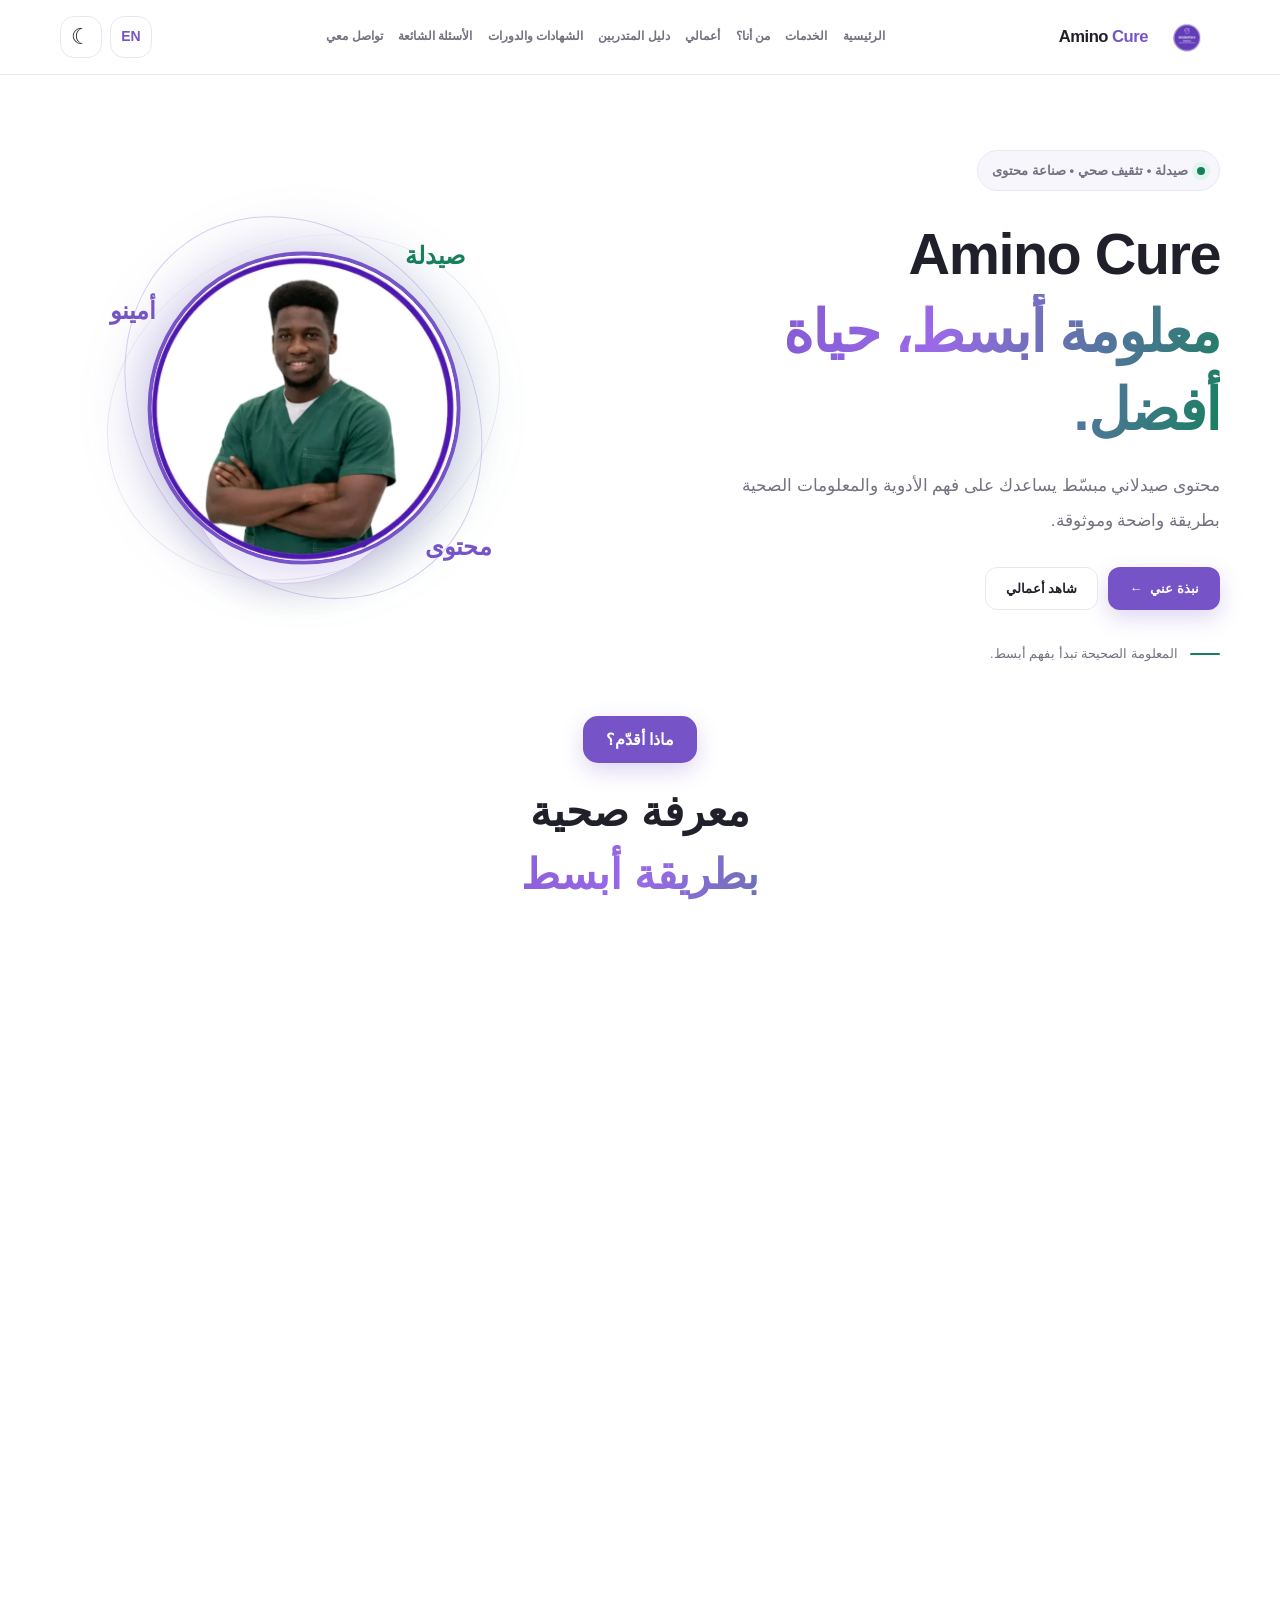
==== commit d41c96bc: "Update Open Graph and Twitter meta tags" ====
--- a/index.html
+++ b/index.html
@@ -19,7 +19,12 @@
   <meta property="og:title" content="Amino Cure | أمين تاج الدين عثمان">
   <meta property="og:description" content="محتوى صيدلاني وتثقيف صحي مبسط وتصميم محتوى طبي.">
   <meta property="og:url" content="https://aminocure1.github.io/AminoCure/">
-  <meta property="og:image" content="https://aminocure1.github.io/AminoCure/logo.png">
+  <meta property="og:image" content="https://aminocure1.github.io/AminoCure/og-image.png">
+<meta property="og:image:width" content="1200">
+<meta property="og:image:height" content="630">
+<meta name="twitter:card" content="summary_large_image">
+<meta name="twitter:image" content="https://aminocure1.github.io/AminoCure/og-image.png">
+
 
   <!-- تحميل مسبق لصورة البروفايل حتى تظهر مباشرة -->
   <link rel="preload" as="image" href="profile.webp" type="image/webp" fetchpriority="high">
